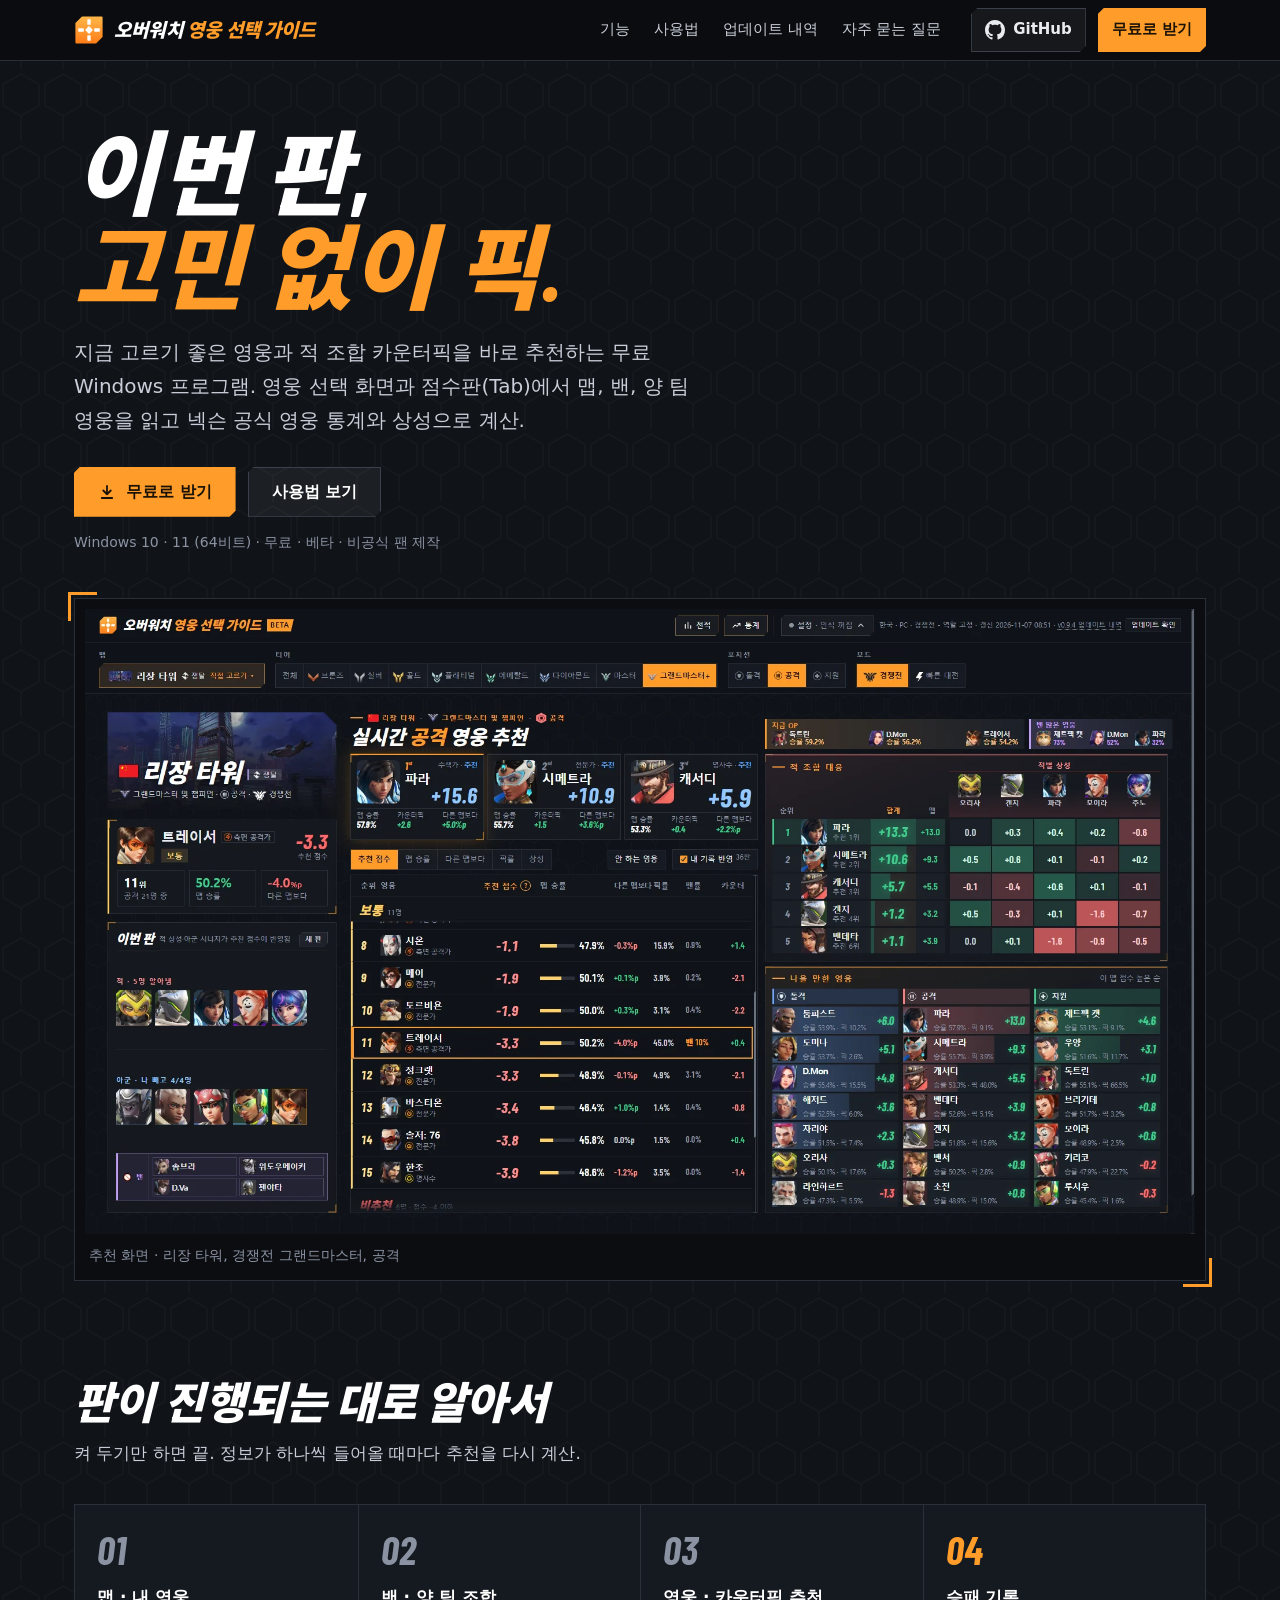
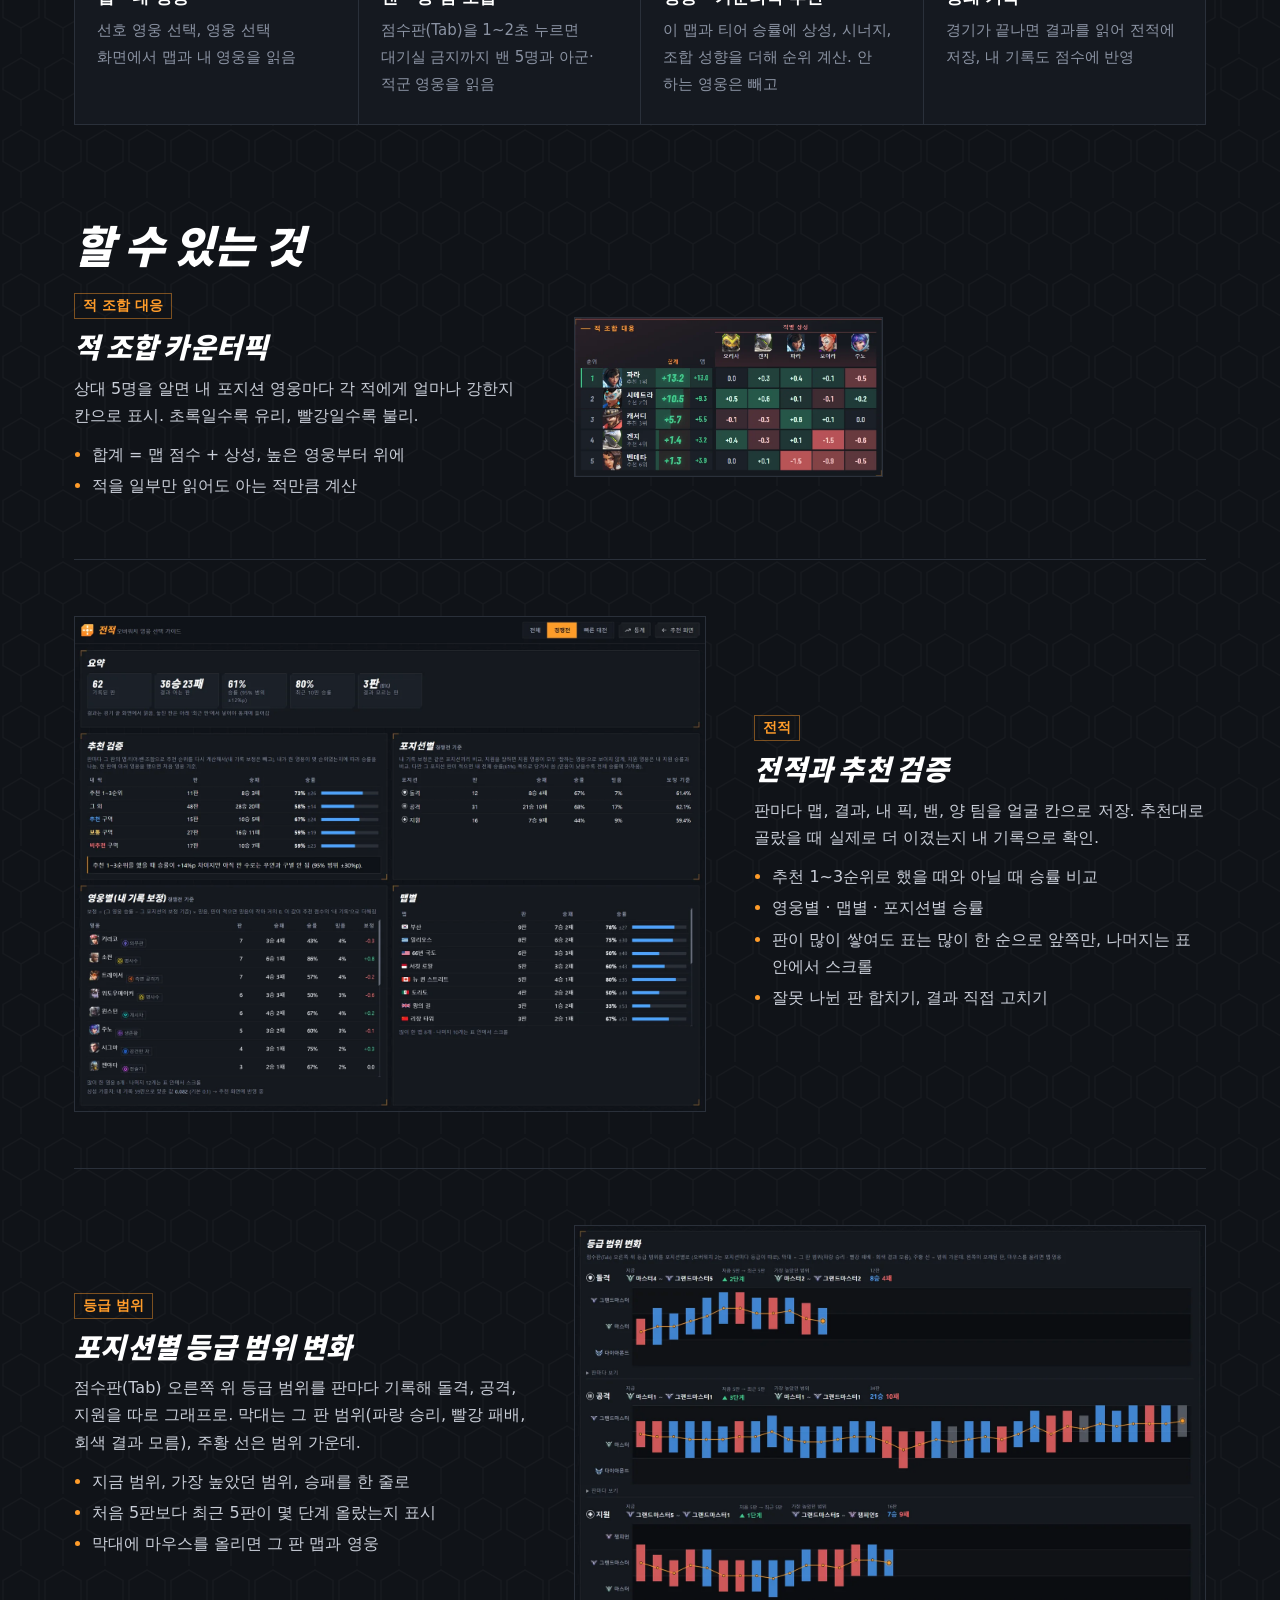
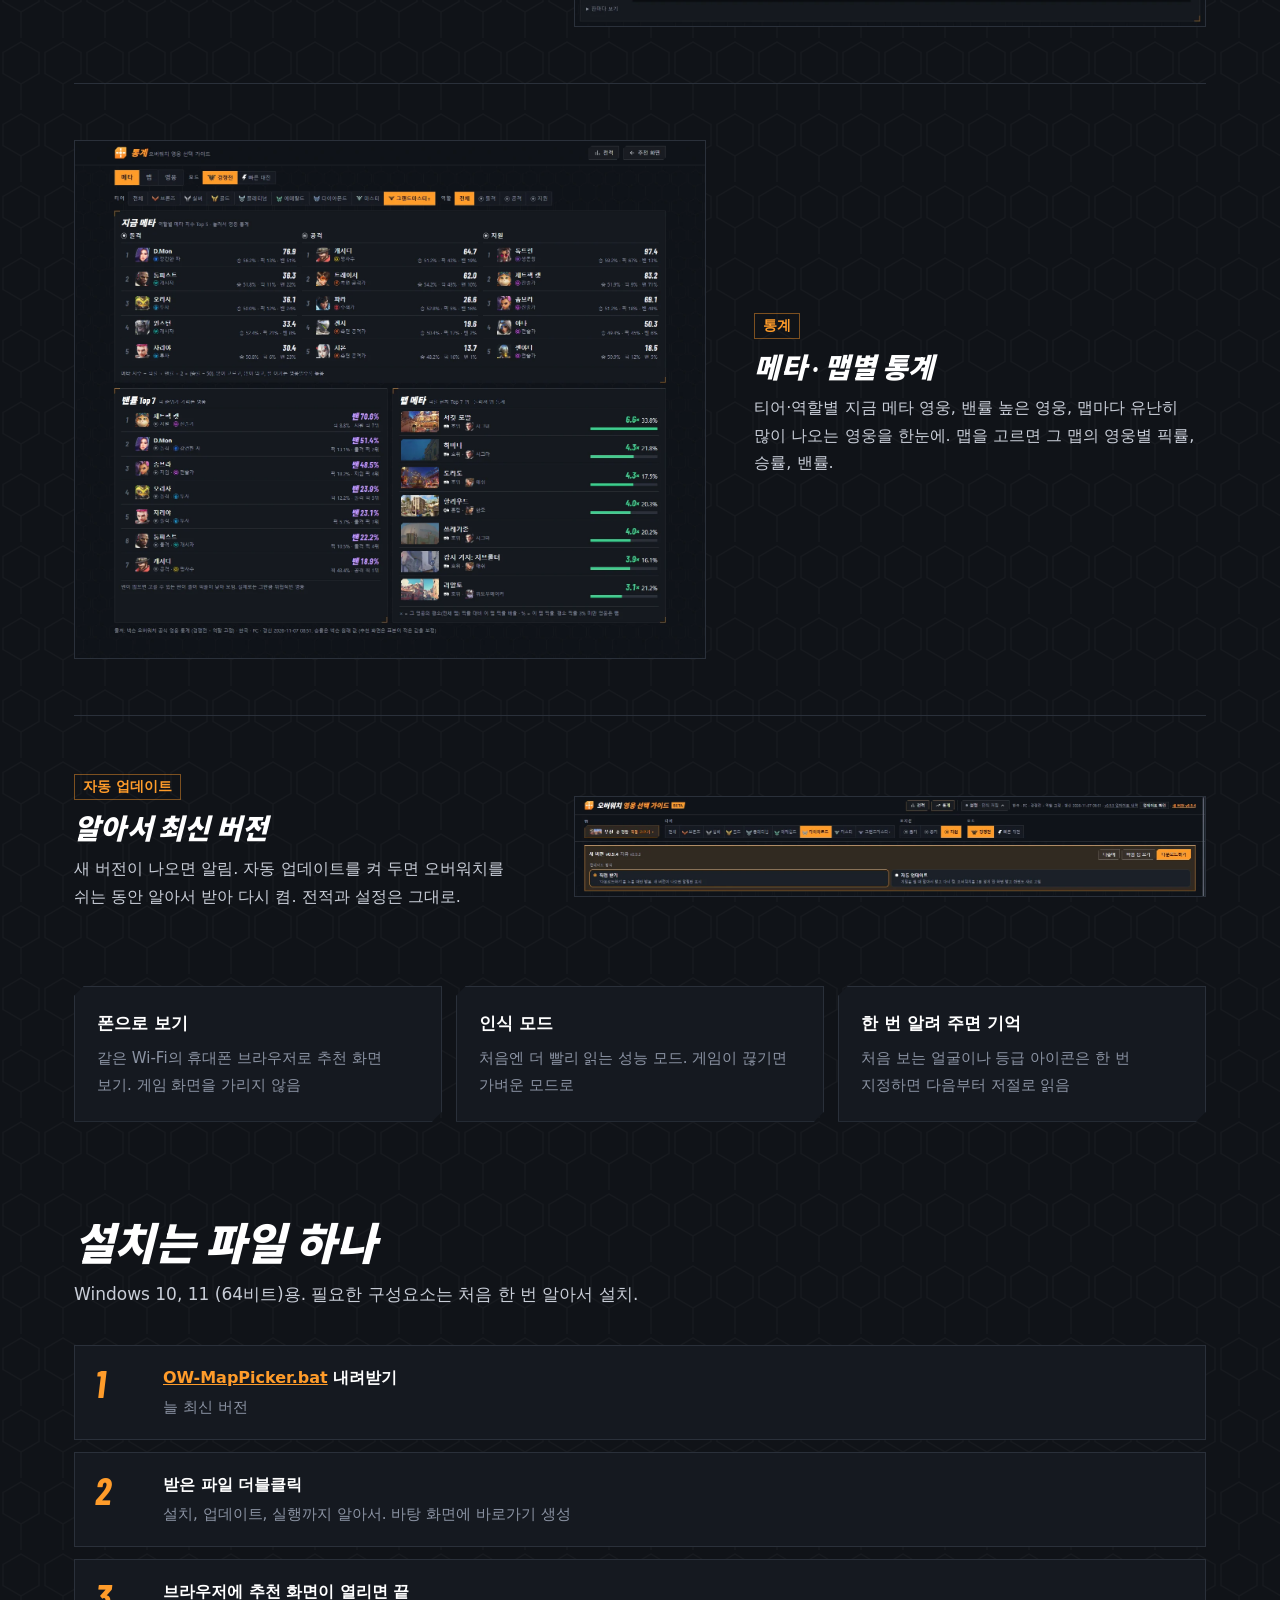
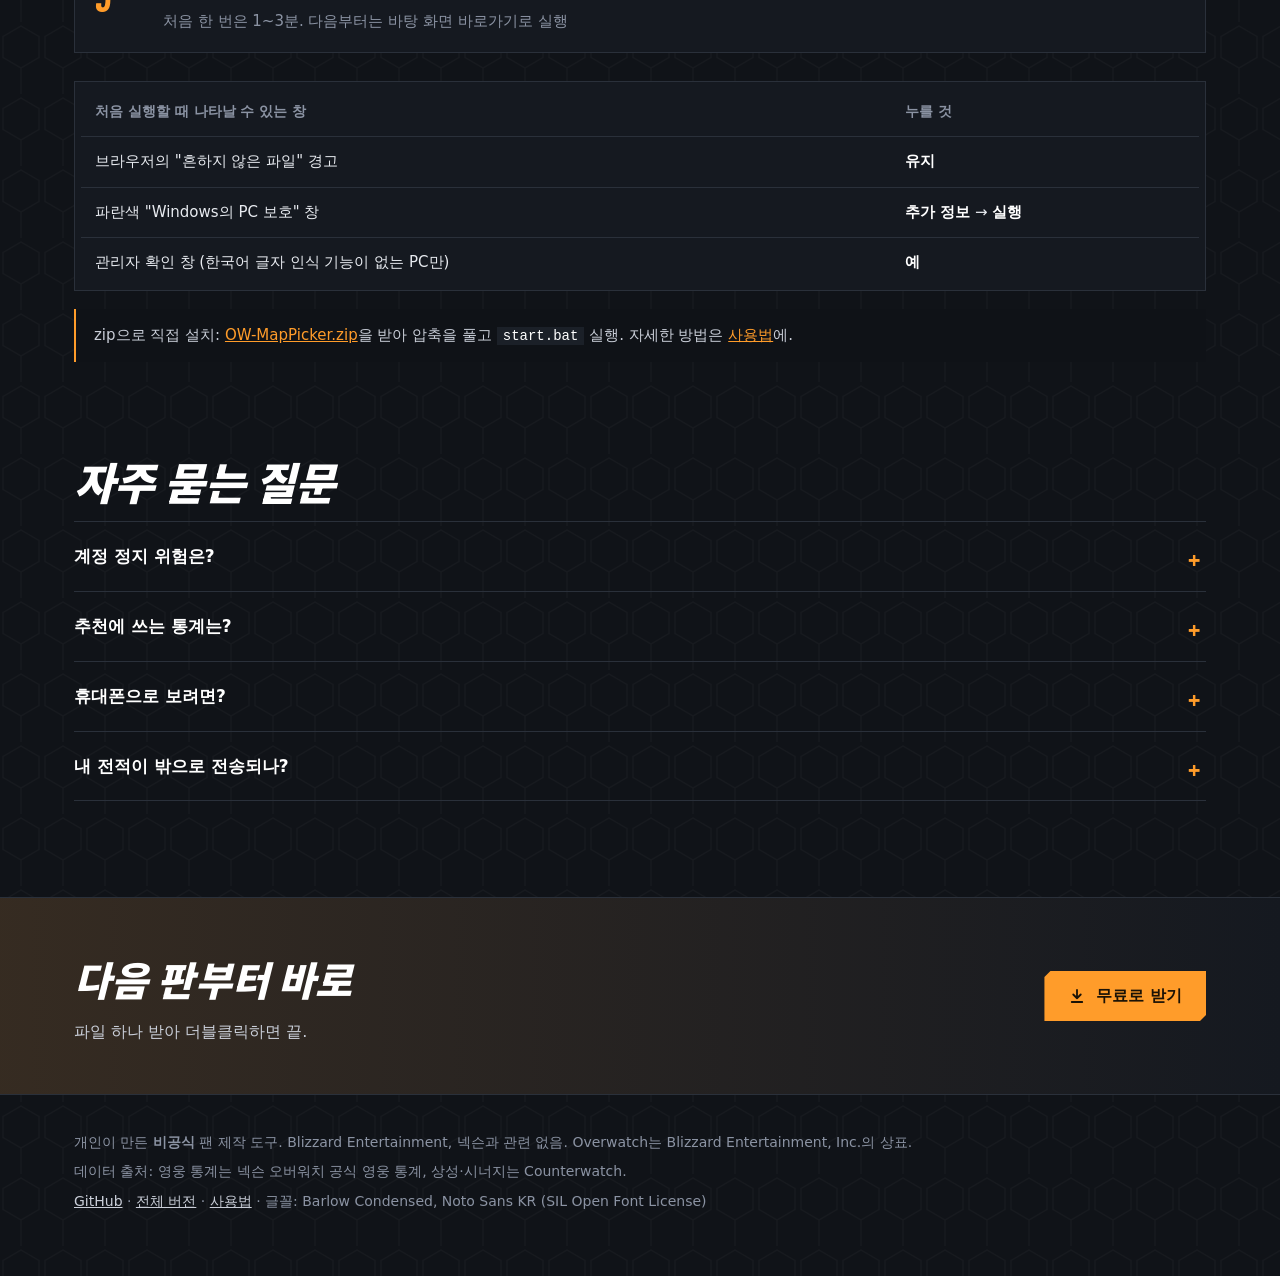
==== docs/index.html @ a4bc4d81 "소개 사이트 업데이트 내역: v0.9.5, 자주 묻는 질문에서 오버레이 문구 뺌 Co-Authored-By: Claude Opus 5.5 <noreply@anthropic.com>" ====
<!doctype html>
<html lang="ko">
<head>
<meta charset="utf-8">
<meta name="google-site-verification" content="iW7dX4CgawFbVuh55kqrlvdH8QZOWC4l0NRZZ0WInyc" />
<meta name="viewport" content="width=device-width, initial-scale=1">
<title>오버워치 영웅 추천 · 카운터픽 도우미 | 오버워치 영웅 선택 가이드</title>
<meta name="description" content="오버워치 맵·밴·양 팀 조합을 화면에서 자동으로 읽고, 넥슨 공식 영웅 통계와 상성으로 지금 고를 영웅과 카운터픽을 추천하는 무료 Windows 프로그램. 전적 기록, 맵별 통계, 폰으로 보기까지.">
<meta name="keywords" content="오버워치 영웅 추천, 오버워치 카운터픽, 오버워치 맵별 영웅, 오버워치 조합, 오버워치 통계, 오버워치 전적">
<link rel="canonical" href="https://no2thingmore.github.io/ow-map-picker-release/">
<meta name="theme-color" content="#101318">
<link rel="icon" href="site/favicon.ico" sizes="any">
<link rel="icon" href="site/icon.svg" type="image/svg+xml">
<meta property="og:type" content="website">
<meta property="og:locale" content="ko_KR">
<meta property="og:site_name" content="오버워치 영웅 선택 가이드">
<meta property="og:title" content="이번 판, 고민 없이 픽. 오버워치 영웅 추천 · 카운터픽 도우미">
<meta property="og:description" content="맵·밴·양 팀 조합을 화면에서 읽고 공식 통계와 상성으로 영웅을 추천하는 무료 Windows 프로그램.">
<meta property="og:url" content="https://no2thingmore.github.io/ow-map-picker-release/">
<meta property="og:image" content="https://no2thingmore.github.io/ow-map-picker-release/og.png">
<meta property="og:image:width" content="1200">
<meta property="og:image:height" content="630">
<meta name="twitter:card" content="summary_large_image">
<link rel="preload" href="site/fonts/ow-site-kr.woff2" as="font" type="font/woff2" crossorigin>
<link rel="stylesheet" href="site/site.css">
<script type="application/ld+json">
{
  "@context": "https://schema.org",
  "@type": "SoftwareApplication",
  "name": "오버워치 영웅 선택 가이드",
  "alternateName": "OW-MapPicker",
  "applicationCategory": "GameApplication",
  "operatingSystem": "Windows 10, Windows 11 (64bit)",
  "inLanguage": "ko",
  "description": "오버워치 맵·밴·양 팀 조합을 화면에서 읽고, 넥슨 공식 영웅 통계와 상성으로 영웅과 카운터픽을 추천하는 비공식 무료 프로그램.",
  "url": "https://no2thingmore.github.io/ow-map-picker-release/",
  "downloadUrl": "https://github.com/no2thingmore/ow-map-picker-release/releases/latest",
  "screenshot": "https://no2thingmore.github.io/ow-map-picker-release/site/img/main.webp",
  "offers": { "@type": "Offer", "price": "0", "priceCurrency": "KRW" }
}
</script>
<script type="application/ld+json">
{
  "@context": "https://schema.org",
  "@type": "FAQPage",
  "mainEntity": [
    { "@type": "Question", "name": "계정 정지 위험은?", "acceptedAnswer": { "@type": "Answer", "text": "게임 파일을 읽거나 고치지 않고, 게임에 아무것도 주입하지 않음. 화면을 캡처해 글자와 그림만 인식. 다만 블리자드가 공식으로 허용한 도구는 아님." } },
    { "@type": "Question", "name": "추천에 쓰는 통계는?", "acceptedAnswer": { "@type": "Answer", "text": "넥슨 오버워치 공식 영웅 통계(한국 · PC)의 맵·티어별 승률과 픽률, Counterwatch의 영웅 상성과 시너지. 경기가 적은 값은 표본 보정." } },
    { "@type": "Question", "name": "휴대폰으로 보려면?", "acceptedAnswer": { "@type": "Answer", "text": "프로그램 화면 위쪽 설정 → 폰으로 켜고, 표시되는 주소를 같은 Wi-Fi의 휴대폰 브라우저에서 열기." } },
    { "@type": "Question", "name": "내 전적이 밖으로 전송되나?", "acceptedAnswer": { "@type": "Answer", "text": "전송하지 않음. 전적과 학습 데이터는 프로그램 폴더 안에만 저장. 인터넷은 통계, 영웅 그림, 새 버전을 받을 때만 사용." } }
  ]
}
</script>
</head>
<body>
<a class="skip" href="#main">본문으로 건너뛰기</a>
<header class="top">
  <div class="wrap">
    <a class="brand disp" href="./"><img src="site/icon.svg" alt="" width="30" height="30"><span>오버워치 <b>영웅 선택 가이드</b></span></a>
    <nav class="nav" aria-label="페이지 안 이동">
      <a href="#features">기능</a><a href="guide.html">사용법</a><a href="releases.html">업데이트 내역</a><a href="#faq">자주 묻는 질문</a>
    </nav>
    <a class="btn ghost gh" href="https://github.com/no2thingmore/ow-map-picker-release" aria-label="GitHub 저장소"><svg viewBox="0 0 16 16" aria-hidden="true"><path d="M8 0C3.58 0 0 3.58 0 8c0 3.54 2.29 6.53 5.47 7.59.4.07.55-.17.55-.38 0-.19-.01-.82-.01-1.49-2.01.37-2.53-.49-2.69-.94-.09-.23-.48-.94-.82-1.13-.28-.15-.68-.52-.01-.53.63-.01 1.08.58 1.23.82.72 1.21 1.87.87 2.33.66.07-.52.28-.87.51-1.07-1.78-.2-3.64-.89-3.64-3.95 0-.87.31-1.59.82-2.15-.08-.2-.36-1.02.08-2.12 0 0 .67-.21 2.2.82.64-.18 1.32-.27 2-.27.68 0 1.36.09 2 .27 1.53-1.04 2.2-.82 2.2-.82.44 1.1.16 1.92.08 2.12.51.56.82 1.27.82 2.15 0 3.07-1.87 3.75-3.65 3.95.29.25.54.73.54 1.48 0 1.07-.01 1.93-.01 2.2 0 .21.15.46.55.38A8.013 8.013 0 0016 8c0-4.42-3.58-8-8-8z"/></svg><span>GitHub</span></a>
    <a class="btn go" href="https://github.com/no2thingmore/ow-map-picker-release/releases/latest/download/OW-MapPicker.bat">무료로 받기</a>
  </div>
</header>

<main id="main">
  <div class="hero">
    <div class="wrap">
      <h1 class="disp">이번 판,<br><span class="hl">고민 없이 픽.</span></h1>
      <p class="lead">지금 고르기 좋은 영웅과 적 조합 카운터픽을 바로 추천하는 무료 Windows 프로그램. 영웅 선택 화면과 점수판(Tab)에서 맵, 밴, 양 팀 영웅을 읽고 넥슨 공식 영웅 통계와 상성으로 계산.</p>
      <div class="acts">
        <a class="btn go" href="https://github.com/no2thingmore/ow-map-picker-release/releases/latest/download/OW-MapPicker.bat"><svg viewBox="0 0 24 24" aria-hidden="true"><path d="M12 4v11M7 10l5 5 5-5M5 20h14"/></svg>무료로 받기</a>
        <a class="btn ghost" href="guide.html">사용법 보기</a>
      </div>
      <p class="meta">Windows 10 · 11 (64비트) · 무료 · 베타 · 비공식 팬 제작</p>
      <figure class="shot">
        <img src="site/img/main.webp" width="1920" height="1080" alt="오버워치 영웅 선택 가이드 추천 화면: 왼쪽 맵과 이번 판, 가운데 1~3순위와 추천 목록, 오른쪽 적 조합 대응" fetchpriority="high">
        <figcaption>추천 화면 · 리장 타워, 경쟁전 그랜드마스터, 공격</figcaption>
      </figure>
    </div>
  </div>

  <section class="sec" aria-labelledby="flow-h">
    <div class="wrap">
      <h2 id="flow-h" class="disp">판이 진행되는 대로 알아서</h2>
      <p class="intro">켜 두기만 하면 끝. 정보가 하나씩 들어올 때마다 추천을 다시 계산.</p>
      <ol class="flow">
        <li><b>맵 · 내 영웅</b><span>선호 영웅 선택, 영웅 선택 화면에서 맵과 내 영웅을 읽음</span></li>
        <li><b>밴 · 양 팀 조합</b><span>점수판(Tab)을 1~2초 누르면 대기실 금지까지 밴 5명과 아군·적군 영웅을 읽음</span></li>
        <li><b>영웅 · 카운터픽 추천</b><span>이 맵과 티어 승률에 상성, 시너지, 조합 성향을 더해 순위 계산. 안 하는 영웅은 빼고</span></li>
        <li><b>승패 기록</b><span>경기가 끝나면 결과를 읽어 전적에 저장, 내 기록도 점수에 반영</span></li>
      </ol>
    </div>
  </section>

  <section class="sec" id="features" aria-labelledby="feat-h">
    <div class="wrap">
      <h2 id="feat-h" class="disp">할 수 있는 것</h2>

      <div class="feat">
        <div class="txt">
          <span class="tag">적 조합 대응</span>
          <h3 class="disp">적 조합 카운터픽</h3>
          <p>상대 5명을 알면 내 포지션 영웅마다 각 적에게 얼마나 강한지 칸으로 표시. 초록일수록 유리, 빨강일수록 불리.</p>
          <ul>
            <li>합계 = 맵 점수 + 상성, 높은 영웅부터 위에</li>
            <li>적을 일부만 읽어도 아는 적만큼 계산</li>
          </ul>
        </div>
        <div class="pics two">
          <figure class="pic"><img src="site/img/counter.webp" width="871" height="449" alt="적 조합 대응 표: 내 지원 영웅별 합계, 맵 점수, 적 5명과의 상성" loading="lazy"></figure>
          
        </div>
      </div>

      <div class="feat flip">
        <div class="txt">
          <span class="tag">전적</span>
          <h3 class="disp">전적과 추천 검증</h3>
          <p>판마다 맵, 결과, 내 픽, 밴, 양 팀을 얼굴 칸으로 저장. 추천대로 골랐을 때 실제로 더 이겼는지 내 기록으로 확인.</p>
          <ul>
            <li>추천 1~3순위로 했을 때와 아닐 때 승률 비교</li>
            <li>영웅별 · 맵별 · 포지션별 승률</li>
            <li>판이 많이 쌓여도 표는 많이 한 순으로 앞쪽만, 나머지는 표 안에서 스크롤</li>
            <li>잘못 나뉜 판 합치기, 결과 직접 고치기</li>
          </ul>
        </div>
        <div class="pics"><figure class="pic"><img src="site/img/history.webp" width="1600" height="1254" alt="전적 화면: 요약, 추천 검증, 포지션별 승률, 영웅별·맵별 표(많이 한 8개만 보이고 나머지는 표 안에서 스크롤)" loading="lazy"></figure></div>
      </div>

      <div class="feat">
        <div class="txt">
          <span class="tag">등급 범위</span>
          <h3 class="disp">포지션별 등급 범위 변화</h3>
          <p>점수판(Tab) 오른쪽 위 등급 범위를 판마다 기록해 돌격, 공격, 지원을 따로 그래프로. 막대는 그 판 범위(파랑 승리, 빨강 패배, 회색 결과 모름), 주황 선은 범위 가운데.</p>
          <ul>
            <li>지금 범위, 가장 높았던 범위, 승패를 한 줄로</li>
            <li>처음 5판보다 최근 5판이 몇 단계 올랐는지 표시</li>
            <li>막대에 마우스를 올리면 그 판 맵과 영웅</li>
          </ul>
        </div>
        <div class="pics"><figure class="pic"><img src="site/img/rank.webp" width="1600" height="1014" alt="등급 범위 변화: 돌격·공격·지원마다 지금 범위, 처음 5판 대비 최근 5판 변화, 가장 높았던 범위, 승패와 판마다 범위 막대 그래프" loading="lazy"></figure></div>
      </div>

      <div class="feat flip">
        <div class="txt">
          <span class="tag">통계</span>
          <h3 class="disp">메타 · 맵별 통계</h3>
          <p>티어·역할별 지금 메타 영웅, 밴률 높은 영웅, 맵마다 유난히 많이 나오는 영웅을 한눈에. 맵을 고르면 그 맵의 영웅별 픽률, 승률, 밴률.</p>
        </div>
        <div class="pics"><figure class="pic"><img src="site/img/stats.webp" width="1600" height="1313" alt="통계 화면: 그랜드마스터 경쟁전 역할별 메타 지수 Top 5, 밴률 Top 4, 맵 메타" loading="lazy"></figure></div>
      </div>

      <div class="feat">
        <div class="txt">
          <span class="tag">자동 업데이트</span>
          <h3 class="disp">알아서 최신 버전</h3>
          <p>새 버전이 나오면 알림. 자동 업데이트를 켜 두면 오버워치를 쉬는 동안 알아서 받아 다시 켬. 전적과 설정은 그대로.</p>
        </div>
        <div class="pics"><figure class="pic"><img src="site/img/update.webp" width="1600" height="251" alt="새 버전 알림: 새 버전 v0.9.4, 나중에·바뀐 점 보기·다운로드하기 단추와 업데이트 방식(직접 받기, 자동 업데이트)" loading="lazy"></figure></div>
      </div>

      <div class="minis">
        <div class="mini"><b>폰으로 보기</b><span>같은 Wi-Fi의 휴대폰 브라우저로 추천 화면 보기. 게임 화면을 가리지 않음</span></div>
        <div class="mini"><b>인식 모드</b><span>처음엔 더 빨리 읽는 성능 모드. 게임이 끊기면 가벼운 모드로</span></div>
        <div class="mini"><b>한 번 알려 주면 기억</b><span>처음 보는 얼굴이나 등급 아이콘은 한 번 지정하면 다음부터 저절로 읽음</span></div>
      </div>
    </div>
  </section>

  <section class="sec" id="install" aria-labelledby="install-h">
    <div class="wrap">
      <h2 id="install-h" class="disp">설치는 파일 하나</h2>
      <p class="intro">Windows 10, 11 (64비트)용. 필요한 구성요소는 처음 한 번 알아서 설치.</p>
      <ol class="steps">
        <li><b><a href="https://github.com/no2thingmore/ow-map-picker-release/releases/latest/download/OW-MapPicker.bat">OW-MapPicker.bat</a> 내려받기</b><span>늘 최신 버전</span></li>
        <li><b>받은 파일 더블클릭</b><span>설치, 업데이트, 실행까지 알아서. 바탕 화면에 바로가기 생성</span></li>
        <li><b>브라우저에 추천 화면이 열리면 끝</b><span>처음 한 번은 1~3분. 다음부터는 바탕 화면 바로가기로 실행</span></li>
      </ol>
      <div class="box">
        <table>
          <thead><tr><th>처음 실행할 때 나타날 수 있는 창</th><th>누를 것</th></tr></thead>
          <tbody>
            <tr><td>브라우저의 "흔하지 않은 파일" 경고</td><td><b>유지</b></td></tr>
            <tr><td>파란색 "Windows의 PC 보호" 창</td><td><b>추가 정보</b> → <b>실행</b></td></tr>
            <tr><td>관리자 확인 창 (한국어 글자 인식 기능이 없는 PC만)</td><td><b>예</b></td></tr>
          </tbody>
        </table>
      </div>
      <p class="note">zip으로 직접 설치: <a href="https://github.com/no2thingmore/ow-map-picker-release/releases/latest/download/OW-MapPicker.zip">OW-MapPicker.zip</a>을 받아 압축을 풀고 <code>start.bat</code> 실행. 자세한 방법은 <a href="guide.html#install">사용법</a>에.</p>
    </div>
  </section>

  <section class="sec" id="faq" aria-labelledby="faq-h">
    <div class="wrap">
      <h2 id="faq-h" class="disp">자주 묻는 질문</h2>
      <div class="faq">
        <details><summary>계정 정지 위험은?</summary><p>게임 파일을 읽거나 고치지 않고, 게임에 아무것도 주입하지 않음. 화면을 캡처해 글자와 그림만 인식. 다만 블리자드가 공식으로 허용한 도구는 아님.</p></details>
        <details><summary>추천에 쓰는 통계는?</summary><p>넥슨 오버워치 공식 영웅 통계(한국 · PC)의 맵·티어별 승률과 픽률, Counterwatch의 영웅 상성과 시너지. 경기가 적은 값은 표본 보정. 계산 방법은 프로그램 목록 머리줄 '추천 점수' 옆 '?'에서 확인.</p></details>
        <details><summary>휴대폰으로 보려면?</summary><p>프로그램 화면 위쪽 <b>설정</b> → <b>폰</b>으로 켜고, 표시되는 주소를 같은 Wi-Fi의 휴대폰 브라우저에서 열기.</p></details>
        <details><summary>내 전적이 밖으로 전송되나?</summary><p>전송하지 않음. 전적과 학습 데이터는 프로그램 폴더 안에만 저장. 인터넷은 통계, 영웅 그림, 새 버전을 받을 때만 사용.</p></details>
      </div>
    </div>
  </section>

  <div class="cta">
    <div class="wrap">
      <div><h2 class="disp">다음 판부터 바로</h2><p>파일 하나 받아 더블클릭하면 끝.</p></div>
      <a class="btn go" href="https://github.com/no2thingmore/ow-map-picker-release/releases/latest/download/OW-MapPicker.bat"><svg viewBox="0 0 24 24" aria-hidden="true"><path d="M12 4v11M7 10l5 5 5-5M5 20h14"/></svg>무료로 받기</a>
    </div>
  </div>
</main>

<footer class="foot">
  <div class="wrap">
    <p>개인이 만든 <b>비공식</b> 팬 제작 도구. Blizzard Entertainment, 넥슨과 관련 없음. Overwatch는 Blizzard Entertainment, Inc.의 상표.</p>
    <p>데이터 출처: 영웅 통계는 넥슨 오버워치 공식 영웅 통계, 상성·시너지는 Counterwatch.</p>
    <p><a href="https://github.com/no2thingmore/ow-map-picker-release">GitHub</a> · <a href="https://github.com/no2thingmore/ow-map-picker-release/releases">전체 버전</a> · <a href="guide.html">사용법</a> · 글꼴: Barlow Condensed, Noto Sans KR (SIL Open Font License)</p>
  </div>
</footer>
</body>
</html>
---- docs/site/site.css ----
/* 소개 페이지 (GitHub Pages). 프로그램 화면과 같은 HUD 모양: 남색 바탕 + 옅은 육각 무늬, 주황 한 가지 강조, 깎인 모서리, L자 꺾쇠 */
@font-face { font-family: "OW Num"; src: url("fonts/ow-num.woff2") format("woff2"); font-weight: 600; font-style: normal; font-display: swap; }
@font-face { font-family: "OW Num"; src: url("fonts/ow-num-i.woff2") format("woff2"); font-weight: 600; font-style: italic; font-display: swap; }
@font-face { font-family: "OW Num"; src: url("fonts/ow-num-bi.woff2") format("woff2"); font-weight: 700 900; font-style: italic; font-display: swap; }
@font-face { font-family: "OW Site KR"; src: url("fonts/ow-site-kr.woff2") format("woff2"); font-weight: 900; font-display: swap; }

:root {
  --bg: #101318; --bg-deep: #0b0d11; --panel: #151920; --panel-2: #1b2028; --line: #2a303a; --line-2: #3a414d;
  --text: #e8ebf0; --text-2: #c9ced8; --muted: #8b93a3; --dim: #5c6472;
  --accent: #ff9c2a; --accent-hi: #ffb257; --accent-ink: #1a1206; --well: #0f1217; --top-bg: rgb(10 12 16 / .92); --rec: #4da3ff; --bad: #ff6b6b; --good: #3ecf8e;
  --font-body: "Pretendard", "Apple SD Gothic Neo", "Malgun Gothic", system-ui, sans-serif;
  --font-disp: "OW Num", "OW Site KR", "Malgun Gothic", var(--font-body);
  --cut: polygon(10px 0, 100% 0, 100% calc(100% - 10px), calc(100% - 10px) 100%, 0 100%, 0 10px);
  --cut-sm: polygon(6px 0, 100% 0, 100% calc(100% - 6px), calc(100% - 6px) 100%, 0 100%, 0 6px);
  --w: 1180px;
  --white: #fff; --ghost: rgb(255 255 255 / .05);
}
* { box-sizing: border-box; }
html {
  background-color: var(--bg);
  background-image: url("data:image/svg+xml,%3Csvg xmlns='http://www.w3.org/2000/svg' width='42' height='72' viewBox='0 0 42 72'%3E%3Cpath d='M21 2l18 10.5v21L21 44 3 33.5v-21z M21 44v26' fill='none' stroke='%23ffffff' stroke-opacity='.03' stroke-width='1.2'/%3E%3C/svg%3E");
  scroll-behavior: smooth; scroll-padding-top: 76px;
}
@media (prefers-reduced-motion: reduce) { html { scroll-behavior: auto; } }
body { margin: 0; background: none; color: var(--text); font-family: var(--font-body); font-size: 16px; line-height: 1.7;
  -webkit-font-smoothing: antialiased; word-break: keep-all; overflow-wrap: anywhere; }
img { max-width: 100%; height: auto; display: block; }
a { color: var(--accent); }
a:focus-visible, button:focus-visible, summary:focus-visible { outline: 2px solid var(--accent); outline-offset: 3px; }
/* 깎인 모서리(clip-path) 단추는 바깥 윤곽선이 잘려 안 보임 → 포커스일 때만 깎기를 풀어 직사각형 윤곽선 */
.btn:focus-visible { clip-path: none; }
@media (forced-colors: active) { .btn, .mini { clip-path: none; border: 1px solid ButtonText; } :focus-visible { outline-color: Highlight; } }
.wrap { max-width: var(--w); margin: 0 auto; padding: 0 24px; }
.disp { font-family: var(--font-disp); font-style: italic; font-weight: 900; letter-spacing: .01em; }
.skip { position: absolute; left: -9999px; } .skip:focus { left: 16px; top: 8px; z-index: 50; background: var(--accent); color: var(--accent-ink); min-height: 44px; display: inline-flex; align-items: center; padding: 0 14px; }

/* ---- 머리 줄 ---- */
.top { position: sticky; top: 0; z-index: 20; background: var(--top-bg); backdrop-filter: blur(8px); border-bottom: 1px solid var(--line); container-type: inline-size; }  /* 아래 @container: 스크롤바 뺀 실제 폭으로 이름 글자 조절 */
.top .wrap { display: flex; align-items: center; gap: 20px; min-height: 60px; }
.brand { display: inline-flex; align-items: center; min-height: 44px; gap: 10px; color: var(--white); text-decoration: none; font-size: 19px; white-space: nowrap; }
.brand img { width: 30px; height: 30px; }
.brand b { color: var(--accent); font-weight: inherit; }
.nav { display: flex; gap: 4px; margin-left: auto; }
.nav a { color: var(--text-2); text-decoration: none; font-size: 15px; padding: 0 10px; min-height: 44px; display: inline-flex; align-items: center; }
.nav a:hover, .nav a[aria-current="page"] { color: var(--white); }
.nav a[aria-current="page"] { box-shadow: inset 0 -2px 0 var(--accent); }

/* ---- 단추 ---- */
.btn { display: inline-flex; align-items: center; gap: 10px; min-height: 50px; padding: 0 24px; font-weight: 800; font-size: 16px; text-decoration: none;
  clip-path: var(--cut-sm); border: 0; cursor: pointer; }
.btn.go { background: var(--accent); color: var(--accent-ink); }
.btn.go:hover { background: var(--accent-hi); }
.btn.ghost { background: var(--ghost); color: var(--white); box-shadow: inset 0 0 0 1px var(--line-2); }
.btn.ghost:hover { box-shadow: inset 0 0 0 1px var(--accent); }
.btn svg { width: 18px; height: 18px; fill: none; stroke: currentColor; stroke-width: 2.4; stroke-linecap: round; stroke-linejoin: round; }
.top .btn { min-height: 44px; padding: 0 14px; font-size: 15px; }
/* GitHub 단추: 상단 줄 '무료로 받기' 왼쪽, 흰 테두리 대신 고양이 마크 + 글자. 좁은 화면은 마크만 */
.top .gh { margin-right: -8px; gap: 8px; color: var(--text); }
.top .gh:hover { color: var(--white); }
.btn.gh svg { width: 20px; height: 20px; fill: currentColor; stroke: none; }

/* ---- 첫 화면 ---- */
.hero { padding: 64px 0 0; }
.hero h1 { margin: 0; font-size: clamp(44px, 7.4vw, 92px); line-height: 1.02; color: var(--white); }
.hero h1 .hl { color: var(--accent); }
.hero .lead { max-width: 640px; margin: 22px 0 0; font-size: clamp(17px, 2vw, 20px); color: var(--text-2); }
.hero .acts { display: flex; flex-wrap: wrap; gap: 12px; margin-top: 30px; }
.hero .meta { margin: 14px 0 0; font-size: 14px; color: var(--muted); }
.shot { position: relative; margin: 44px 0 0; background: var(--bg-deep); border: 1px solid var(--line); padding: 10px; }
.shot::before, .shot::after { content: ""; position: absolute; width: 26px; height: 26px; pointer-events: none; }
.shot::before { top: -7px; left: -7px; border-top: 3px solid var(--accent); border-left: 3px solid var(--accent); }
.shot::after { bottom: -7px; right: -7px; border-bottom: 3px solid var(--accent); border-right: 3px solid var(--accent); }
.shot figcaption { font-size: 14px; color: var(--muted); padding: 10px 4px 2px; }

/* ---- 구역 ---- */
section.sec { padding: 96px 0 0; }
.sec > .wrap > h2, .sec h2 { margin: 0 0 12px; font-size: clamp(30px, 4vw, 44px); line-height: 1.15; color: var(--white); }
.sec .intro { max-width: 680px; margin: 0 0 36px; color: var(--text-2); font-size: 17px; }

/* 판 흐름: 실제 순서라 번호 */
.flow { list-style: none; margin: 0; padding: 0; display: grid; grid-template-columns: repeat(4, minmax(0, 1fr)); gap: 0; border: 1px solid var(--line); background: var(--panel); counter-reset: f; }
.flow li { padding: 24px 22px 26px; counter-increment: f; position: relative; }
.flow li + li { border-left: 1px solid var(--line); }
.flow li::before { content: counter(f, decimal-leading-zero); display: block; font-family: var(--font-disp); font-style: italic; font-weight: 900; font-size: 40px; line-height: 1; color: var(--muted); margin-bottom: 14px; }
.flow li:last-child::before { color: var(--accent); }
.flow b { display: block; color: var(--white); font-size: 17px; margin-bottom: 4px; }
.flow span { color: var(--muted); font-size: 15px; line-height: 1.6; }

/* 기능: 글 + 사진 (번갈아 좌우) */
.feat { display: grid; grid-template-columns: minmax(0, 5fr) minmax(0, 7fr); gap: 48px; align-items: center; padding: 56px 0; border-top: 1px solid var(--line); }
.feat:first-of-type { border-top: 0; padding-top: 8px; }
.feat.flip { grid-template-columns: minmax(0, 7fr) minmax(0, 5fr); }
.feat.flip .txt { order: 2; }
.feat h3 { margin: 0 0 10px; font-size: 28px; line-height: 1.2; color: var(--white); }
.feat p { margin: 0 0 12px; color: var(--text-2); }
.feat ul { margin: 0; padding-left: 18px; color: var(--text-2); }
.feat li { margin: 4px 0; }
.feat li::marker { color: var(--accent); }
.pics { display: grid; gap: 14px; }
.pics.two { grid-template-columns: repeat(2, minmax(0, 1fr)); align-items: start; }
.pic { margin: 0; border: 1px solid var(--line); background: var(--bg-deep); }
.pic.small { max-width: 420px; justify-self: center; }
.tag { display: inline-block; font-size: 14px; font-weight: 700; color: var(--accent); border: 1px solid color-mix(in srgb, var(--accent) 45%, transparent); padding: 0 8px; margin-bottom: 12px; }

/* 작은 기능 3개 */
.minis { display: grid; grid-template-columns: repeat(3, minmax(0, 1fr)); gap: 14px; margin-top: 8px; }
.mini { background: var(--panel); border: 1px solid var(--line); padding: 22px; clip-path: var(--cut); }
.mini b { display: block; color: var(--white); font-size: 17px; margin-bottom: 6px; }
.mini span { color: var(--muted); font-size: 15px; }

/* 설치 */
.steps { list-style: none; margin: 0 0 28px; padding: 0; display: grid; gap: 12px; counter-reset: s; }
.steps li { counter-increment: s; display: grid; grid-template-columns: 52px minmax(0, 1fr); gap: 4px 16px; background: var(--panel); border: 1px solid var(--line); padding: 18px 20px; }
.steps li::before { content: counter(s); grid-row: 1 / span 2; font-family: var(--font-disp); font-style: italic; font-weight: 900; font-size: 38px; line-height: 1; color: var(--accent); }
.steps b { color: var(--white); }
.steps span { color: var(--muted); font-size: 15px; }
table { width: 100%; border-collapse: collapse; font-size: 15px; font-variant-numeric: tabular-nums; }
th, td { text-align: left; padding: 12px 14px; border-top: 1px solid var(--line); vertical-align: top; }
th { color: var(--muted); font-weight: 600; font-size: 14px; border-top: 0; }
td b { color: var(--white); }
.box { background: var(--panel); border: 1px solid var(--line); padding: 6px 6px 2px; }
.note { margin: 18px 0 0; padding: 14px 18px; background: var(--well); border-left: 2px solid var(--accent); color: var(--text-2); font-size: 15px; }

/* 자주 묻는 질문 */
.faq { border-top: 1px solid var(--line); }
.faq details { border-bottom: 1px solid var(--line); }
.faq summary { cursor: pointer; list-style: none; padding: 20px 40px 20px 0; position: relative; color: var(--white); font-weight: 700; font-size: 17px; }
.faq summary::-webkit-details-marker { display: none; }
.faq summary::after { content: "+"; position: absolute; right: 6px; top: 14px; font-family: var(--font-disp); font-size: 28px; color: var(--accent); }
.faq details[open] summary::after { content: "−"; }
.faq details p { margin: -6px 0 20px; color: var(--text-2); max-width: 760px; }

/* 마지막 받기 띠 */
.cta { margin: 96px 0 0; padding: 48px 0; background: linear-gradient(90deg, color-mix(in srgb, var(--accent) 14%, var(--panel)), var(--panel)); border-top: 1px solid var(--line); border-bottom: 1px solid var(--line); }
.cta .wrap { display: flex; align-items: center; justify-content: space-between; gap: 24px; flex-wrap: wrap; }
.cta h2 { margin: 0; font-size: clamp(28px, 3.6vw, 40px); color: var(--white); }
.cta p { margin: 4px 0 0; color: var(--text-2); }

/* 아래 줄 */
.foot { padding: 36px 0 56px; color: var(--muted); font-size: 14px; line-height: 1.7; }
.foot p { margin: 0 0 6px; max-width: 860px; }
.foot a { color: var(--text-2); }

/* 사용법 페이지 */
.doc { padding: 56px 0 0; }
.doc h1 { margin: 0 0 12px; font-size: clamp(38px, 5.6vw, 64px); line-height: 1.08; color: var(--white); }
.doc .lead { max-width: 680px; color: var(--text-2); font-size: 18px; margin: 0; }
.doc .toc { display: flex; flex-wrap: wrap; gap: 8px; margin: 26px 0 0; padding: 0; list-style: none; }
.doc .toc li { margin: 0; }
.toc a { display: inline-flex; align-items: center; min-height: 44px; padding: 0 14px; border: 1px solid var(--line-2); color: var(--text-2); text-decoration: none; font-size: 15px; }
.toc a:hover { border-color: var(--accent); color: var(--white); }
.doc section { padding: 64px 0 0; }
.doc h2 { margin: 0 0 16px; font-size: clamp(28px, 3.4vw, 38px); color: var(--white); }
.doc h3 { margin: 28px 0 8px; font-size: 19px; color: var(--white); }
.doc p, .doc li { color: var(--text-2); max-width: 780px; }
.doc ol, .doc ul { padding-left: 22px; }
.doc li { margin: 6px 0; }
.doc li::marker { color: var(--accent); font-weight: 700; }
kbd { font-family: var(--font-body); font-size: 14px; border: 1px solid var(--line-2); border-bottom-width: 2px; padding: 1px 7px; background: var(--panel-2); color: var(--white); }
code { font-size: 14px; background: var(--panel-2); padding: 1px 6px; color: var(--white); }
.split { display: grid; grid-template-columns: minmax(0, 1fr) minmax(0, 1fr); gap: 32px; align-items: start; }

/* ---- 좁은 화면 ---- */
@media (max-width: 960px) {
  .feat, .feat.flip { grid-template-columns: minmax(0, 1fr); gap: 24px; padding: 44px 0; }
  .feat.flip .txt { order: 0; }
  .flow { grid-template-columns: repeat(2, minmax(0, 1fr)); }
  .flow li:nth-child(3) { border-left: 0; }
  .flow li:nth-child(n+3) { border-top: 1px solid var(--line); }
  .minis { grid-template-columns: minmax(0, 1fr); }
  .split { grid-template-columns: minmax(0, 1fr); }
}
/* 상단 줄: 글자가 두 줄로 꺾이지 않게. 좁아지면 GitHub는 마크만 → 메뉴 숨김 → (아주 좁으면) 이름 글자 숨김 */
.top .btn, .nav a { white-space: nowrap; flex-shrink: 0; }
@media (max-width: 1100px) {
  .top .gh { width: 44px; padding: 0; margin-right: -8px; justify-content: center; }
  .top .gh span { position: absolute; width: 1px; height: 1px; overflow: hidden; clip-path: inset(50%); white-space: nowrap; }
}
@media (max-width: 900px) {
  .nav { display: none; }
  .top .btn { margin-left: auto; min-height: 44px; }
  .top .gh + .btn { margin-left: 0; }
  .top .wrap { gap: 8px; }
  .top .gh { margin-right: 0; }
}
@container (max-width: 349px) { .brand span { position: absolute; width: 1px; height: 1px; overflow: hidden; clip-path: inset(50%); white-space: nowrap; } }
@media (max-width: 720px) {
  .wrap { padding: 0 16px; }
  .top .btn { padding: 0 12px; }
  .top .gh { padding: 0; }
  .brand { min-height: 44px; }  /* 폰: 누를 곳 44px 안팎 */
  .hero { padding-top: 40px; }
  .shot { padding: 6px; margin-top: 32px; }
  section.sec { padding-top: 72px; }
  .flow { grid-template-columns: minmax(0, 1fr); }
  .flow li + li { border-left: 0; border-top: 1px solid var(--line); }
  .pics.two { grid-template-columns: minmax(0, 1fr); }
  th, td { padding: 10px 8px; }
  .btn { min-height: 48px; padding: 0 18px; }
}
/* 좁은 폭: 이름 글자를 상단 줄 실제 폭(스크롤바 뺀 폭)에 맞춰 줄임. 이름 글자 폭 ≈ 글자 크기 × 9.4(Firefox 기울임 포함), 나머지(여백·마크·단추) ≈ 250px */
@media (max-width: 440px) { .brand span { font-size: clamp(12px, calc((100cqw - 250px) / 9.4), 16px); } .top .btn { padding: 0 10px; } .top .gh { padding: 0; } }

/* 사용법: 처음 3단계 (실제 순서라 번호) · 펼쳐 보는 세부 */
.doc .quick { list-style: none; margin: 28px 0 0; padding: 0; display: grid; grid-template-columns: repeat(3, minmax(0, 1fr)); border: 1px solid var(--line); background: var(--panel); counter-reset: q; }
.doc .quick li { margin: 0; padding: 22px 22px 24px; counter-increment: q; max-width: none; }
.doc .quick li + li { border-left: 1px solid var(--line); }
.doc .quick li::before { content: counter(q); display: block; font-family: var(--font-disp); font-style: italic; font-weight: 900; font-size: 40px; line-height: 1; color: var(--accent); margin-bottom: 12px; }
.doc .quick b { display: block; color: var(--white); font-size: 18px; margin-bottom: 6px; }
.doc .quick span { display: block; color: var(--text-2); font-size: 15.5px; line-height: 1.65; }
.doc details.more { margin: 16px 0 0; border: 1px solid var(--line); background: var(--panel); }
.doc details.more summary { cursor: pointer; list-style: none; position: relative; min-height: 48px; display: flex; align-items: center; padding: 0 48px 0 16px; color: var(--white); font-weight: 700; }
.doc details.more summary::-webkit-details-marker { display: none; }
/* 펼칠 수 있다는 표시: 닫힘 +, 열림 − (색만이 아니라 모양으로) */
.doc details.more summary::after { content: "+"; position: absolute; right: 16px; top: 50%; transform: translateY(-52%); font-family: var(--font-disp); font-size: 26px; color: var(--accent); }
.doc details.more[open] summary::after { content: "−"; }
.doc details.more[open] summary { border-bottom: 1px solid var(--line); }
.doc details.more > ol, .doc details.more > ul { margin: 14px 0 16px; padding-right: 16px; }
.doc .box + h3, .doc .shot + .box { margin-top: 18px; }
@media (max-width: 960px) {
  .doc .quick { grid-template-columns: minmax(0, 1fr); }
  .doc .quick li + li { border-left: 0; border-top: 1px solid var(--line); }
}

/* 업데이트 내역 (2026-11-08 사용자 요청: 프로그램 안 '업데이트 내역' 화면과 같은 모양, 업데이트 방식 칸은 뺌)
   왼쪽 버전 목록(따라 내려옴) + 오른쪽 마름모 시간줄. 900px 아래는 버전 목록이 위쪽 가로 스크롤 줄. 사진은 누르면 크게 */
.chg { padding: 40px 0 0; }
.chg .wrap { max-width: 1288px; }
.chg-head { display: flex; align-items: baseline; justify-content: space-between; gap: 8px 16px; flex-wrap: wrap; padding-bottom: 14px; border-bottom: 1px solid var(--line); }
.chg-head h1 { margin: 0; font-size: clamp(30px, 4vw, 40px); line-height: 1.1; color: var(--white); }
.chg-head h1 b { color: var(--accent); font-weight: inherit; }
.chg-head a { color: var(--text-2); font-size: 15px; }
.page { display: grid; grid-template-columns: minmax(0, 1fr); gap: 16px 28px; margin-top: 22px; }
.vers { display: flex; gap: 2px; overflow-x: auto; border: 1px solid var(--line); background: var(--panel); padding: 6px; }
.vers-lab { display: none; }
.vers a { flex: none; display: flex; align-items: baseline; gap: 8px; min-height: 44px; align-items: center; padding: 0 12px; color: var(--muted); text-decoration: none;
  font-weight: 700; font-variant-numeric: tabular-nums; white-space: nowrap; }
.vers a .d { display: none; font-size: 13px; font-weight: 400; color: var(--muted); }
.vers a small { font-size: 12px; font-weight: 700; color: var(--accent); margin-left: 6px; }
.vers a:hover { color: var(--white); }
.vers a.now { color: var(--white); }
.vers a.cur { background: var(--panel-2); color: var(--white); box-shadow: inset 3px 0 0 var(--accent); }
.vers a:focus-visible { outline: 2px solid var(--accent); outline-offset: -2px; }
@media (min-width: 900px) {
  .page { grid-template-columns: 210px minmax(0, 1fr); align-items: start; }
  .vers { position: sticky; top: 76px; max-height: calc(100vh - 92px); overflow: auto; flex-direction: column; padding: 8px; }
  .vers-lab { display: block; font-size: 13px; letter-spacing: .12em; color: var(--muted); font-weight: 700; padding: 4px 12px 8px; }
  .vers a { justify-content: space-between; min-height: 48px; }
  .vers a .d { display: inline; }
}
.doc .log { list-style: none; margin: 0; padding: 0; position: relative; }
.log::before { content: ""; position: absolute; left: 5px; top: 10px; bottom: 10px; width: 2px; background: var(--line); }
.doc .rel { position: relative; padding: 0 0 36px 30px; margin: 0; max-width: none; }
.rel::before { content: ""; position: absolute; left: 0; top: 12px; width: 11px; height: 11px; transform: rotate(45deg);
  background: var(--panel-2); border: 2px solid var(--line-2); }
.rel.now::before { background: var(--accent); border-color: var(--accent); }
.rel-head { display: flex; align-items: baseline; gap: 6px 12px; flex-wrap: wrap; }
.doc .rel-ver { margin: 0; font-family: "OW Num", var(--font-body); font-style: italic; font-weight: 700; font-size: 34px; line-height: 1.1; color: var(--white);
  font-variant-numeric: tabular-nums; letter-spacing: 0; }
.doc .rel.old .rel-ver { font-size: 26px; }
.rel-badge { font-size: 14px; font-weight: 800; color: var(--accent-ink); background: var(--accent); padding: 1px 10px; }
.rel-head time { color: var(--muted); font-size: 15px; font-variant-numeric: tabular-nums; }
/* 요약 한 줄은 크게 (2026-11-05 사용자 요청: 버전 아래 설명이 한눈에) */
.doc .rel-sum { margin: 6px 0 4px; color: var(--white); font-weight: 800; font-size: 21px; line-height: 1.4; max-width: none; }
.doc .rel ul { margin: 6px 0 0; padding-left: 20px; }
.doc .rel li { margin: 5px 0; font-size: 16.5px; max-width: 900px; }
.doc .rel li::marker { color: var(--muted); }
.doc .rel.old li { color: var(--text-2); }
/* [추가]/[개선]/[고침] 표시는 왼쪽 칸에 세우고 긴 항목은 오른쪽 칸 안에서 줄바꿈 */
.doc .rel ul.tg { padding-left: 0; list-style: none; }
.doc .rel ul.tg li { display: grid; grid-template-columns: 3.4em minmax(0, 1fr); gap: 10px; align-items: baseline; }
.it-tag { font-size: 14px; font-weight: 700; line-height: 1.6; text-align: center; border: 1px solid color-mix(in srgb, currentColor 45%, transparent); }
.it-tag.add { color: var(--good); } .it-tag.imp { color: var(--rec); } .it-tag.fix { color: #ffd166; }
/* 사진: 개선 전(왼쪽, 회색 머리) | 개선 후(오른쪽, 주황 머리) 나란히 크게. 900px 아래는 위아래. 한 장은 폭 전체 */
.rel-media { display: grid; gap: 16px; margin: 14px 0 2px; }
.rel-fig { margin: 0; border: 1px solid var(--line); background: var(--panel); }
.rel-fig .zoom { display: block; width: 100%; padding: 0; margin: 0; border: 0; background: none; cursor: zoom-in; }
.rel-fig .zoom:focus-visible { outline: 2px solid var(--accent); outline-offset: -2px; }
.rel-fig img { display: block; width: 100%; height: auto; }
.rel-fig figcaption { font-size: 15px; color: var(--text-2); padding: 8px 12px; border-top: 1px solid var(--line); }
.cmp { display: grid; grid-template-columns: minmax(0, 1fr); gap: 10px; padding: 10px; }
@media (min-width: 900px) { .cmp { grid-template-columns: minmax(0, 1fr) minmax(0, 1fr); gap: 14px; } }
.cmp > div { min-width: 0; }
.cmp-lab { display: flex; align-items: center; gap: 8px; font-size: 15px; font-weight: 800; color: var(--muted); padding: 2px 0 8px; }
.cmp-lab::before { content: ""; width: 5px; height: 18px; background: #78808c; flex: none; }
.cmp-lab b { color: inherit; }
.cmp-lab.after { color: var(--accent); }
.cmp-lab.after::before { background: var(--accent); }
.cmp img { border: 1px solid var(--line); }
.rel-links { display: flex; flex-wrap: wrap; gap: 4px 18px; margin-top: 10px; font-size: 15px; }
.rel-links a { color: var(--text-2); min-height: 44px; display: inline-flex; align-items: center; }
.rel-links a:hover { color: var(--accent); }
/* 확대 창: 빠르게 커지는 움직임 (0.18초). 쌍은 둘 다 나란히, 바깥·✕·Esc로 닫힘 */
body.lb-open { overflow: hidden; }
.lb { position: fixed; inset: 0; z-index: 60; background: rgb(8 10 14 / .9); display: grid; place-items: center; padding: 20px; overflow: auto;
  opacity: 0; transition: opacity .15s ease-out; cursor: zoom-out; }
.lb[hidden] { display: none; }
.lb.in { opacity: 1; }
.lb-body { width: min(1900px, 96vw); transform: scale(.72); opacity: 0; transition: transform .18s cubic-bezier(.2, .9, .3, 1.15), opacity .14s ease-out; }
.lb.in .lb-body { transform: none; opacity: 1; }
.lb-grid { display: grid; grid-template-columns: minmax(0, 1fr); gap: 14px; }
@media (min-width: 900px) { .lb-grid.pair { grid-template-columns: minmax(0, 1fr) minmax(0, 1fr); } }
.lb-item { min-width: 0; cursor: default; }
.lb-item img { display: block; width: 100%; height: auto; max-height: 84vh; object-fit: contain; object-position: top; border: 1px solid var(--line); background: var(--panel); }
.lb-item .cmp-lab { font-size: 17px; }
.lb-cap { margin: 10px 0 0; text-align: center; font-size: 16px; color: var(--text); cursor: default; }
.lb-x { position: fixed; top: 14px; right: 18px; width: 44px; height: 44px; border: 1px solid var(--line); background: var(--panel); color: var(--white);
  font-size: 20px; cursor: pointer; z-index: 61; }
.lb-x:hover, .lb-x:focus-visible { border-color: var(--accent); outline: none; }
@media (prefers-reduced-motion: reduce) { .lb, .lb-body { transition: none; } }
@media (max-width: 720px) {
  .chg { padding-top: 28px; }
  .rel { padding-left: 24px; }
  .doc .rel-ver { font-size: 30px; }
  .doc .rel.old .rel-ver { font-size: 24px; }
  .doc .rel-sum { font-size: 19px; }
}
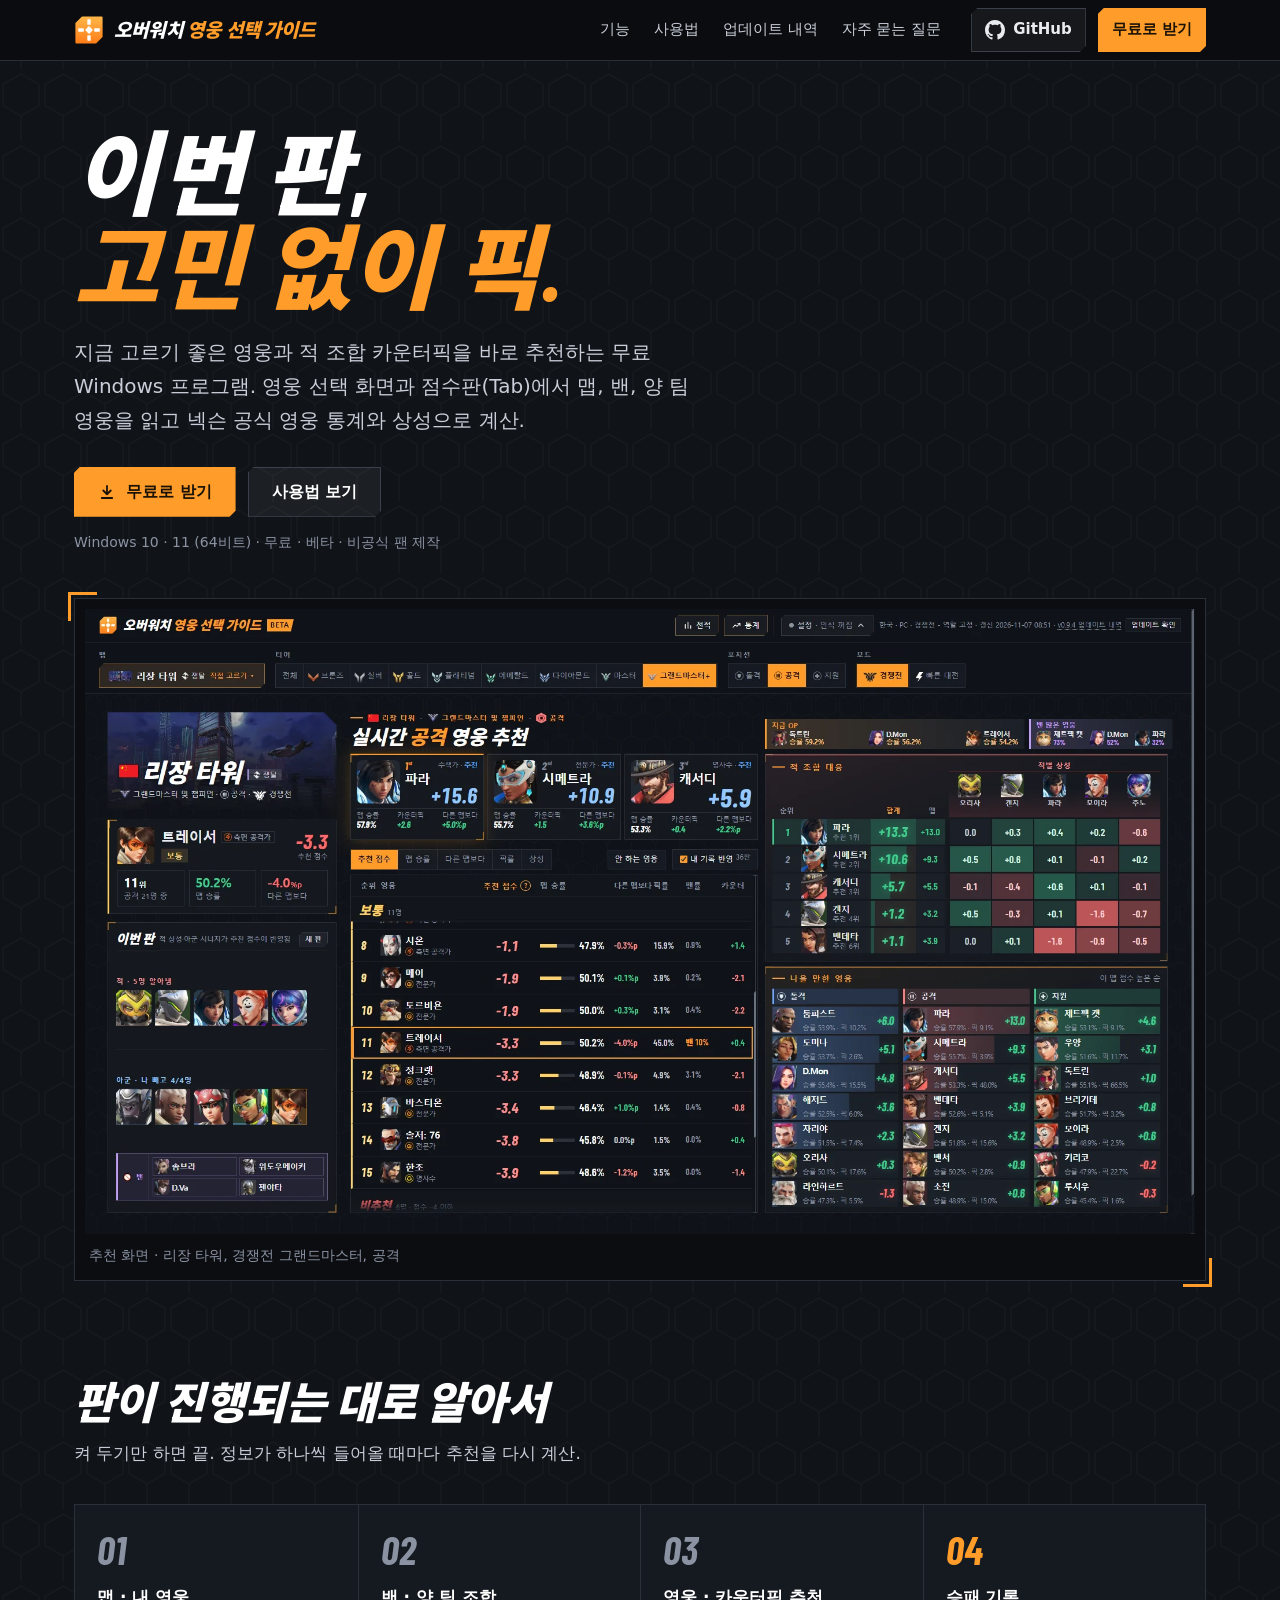
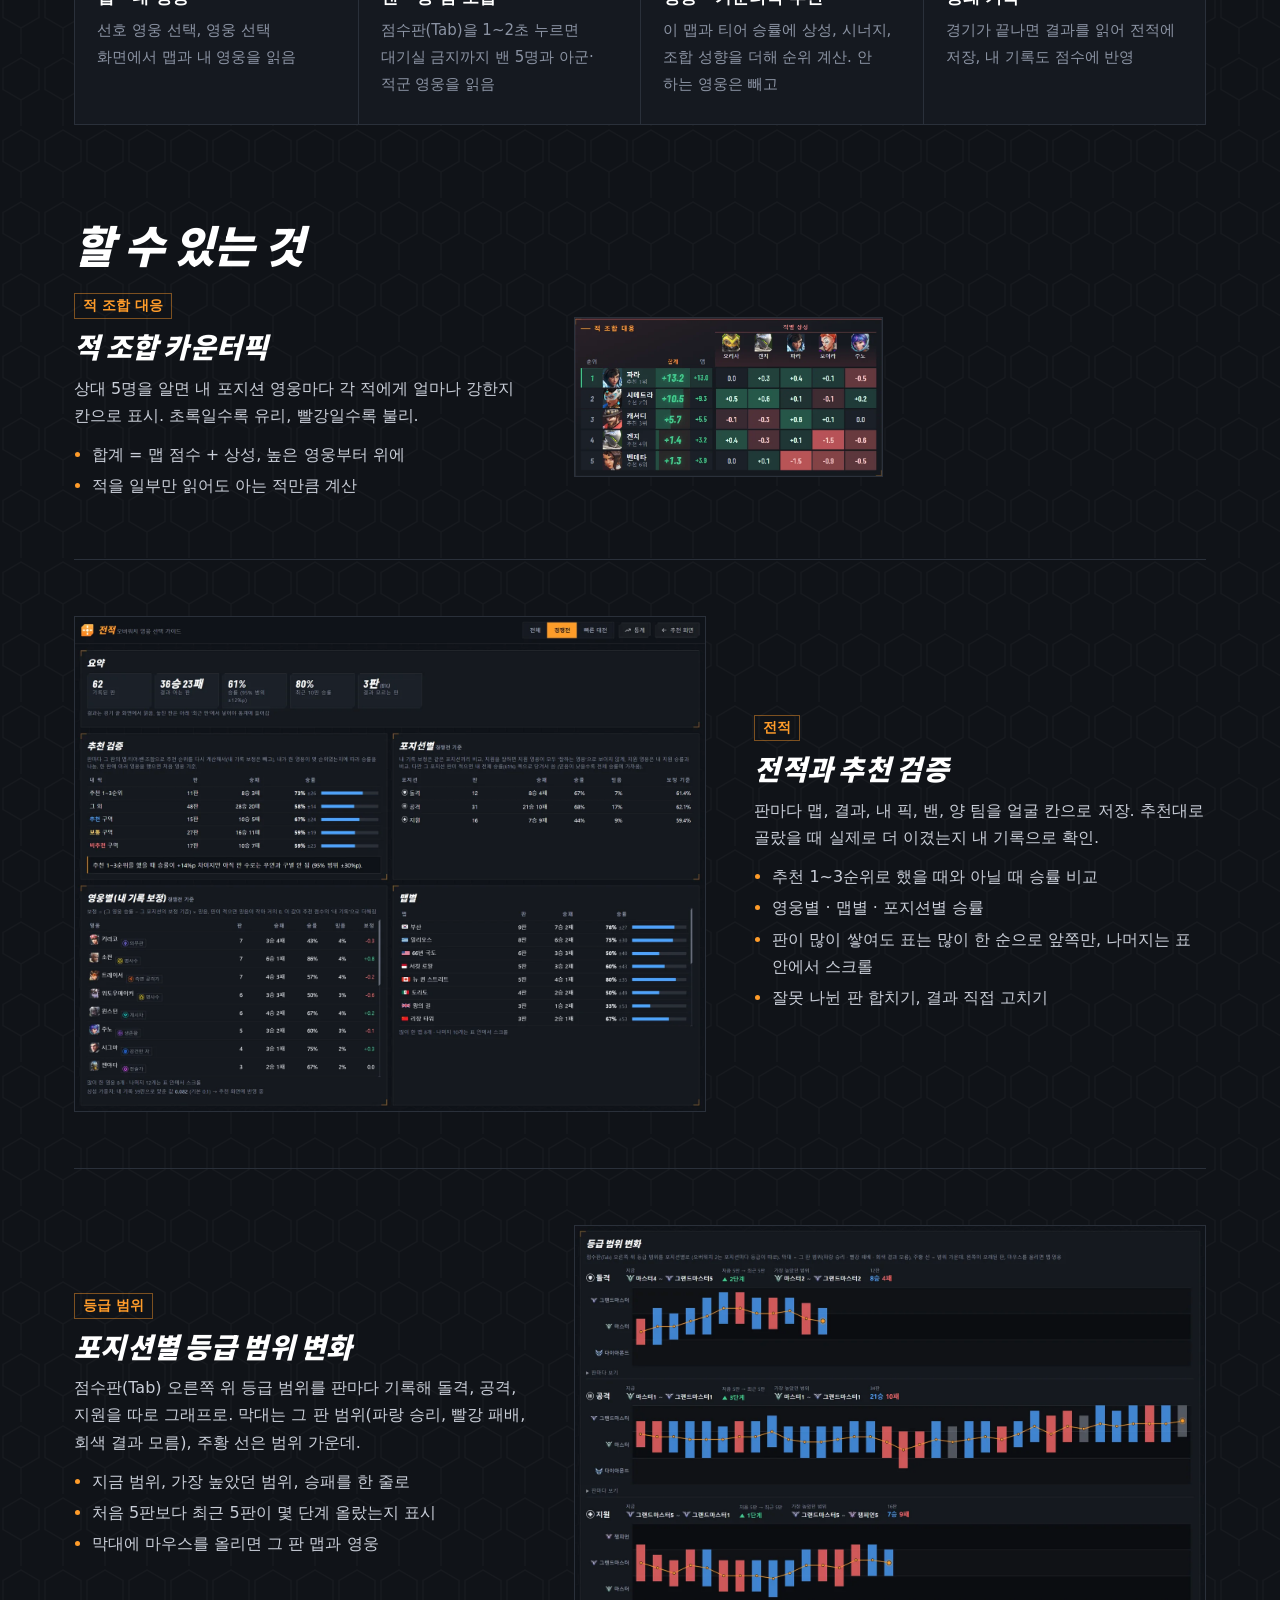
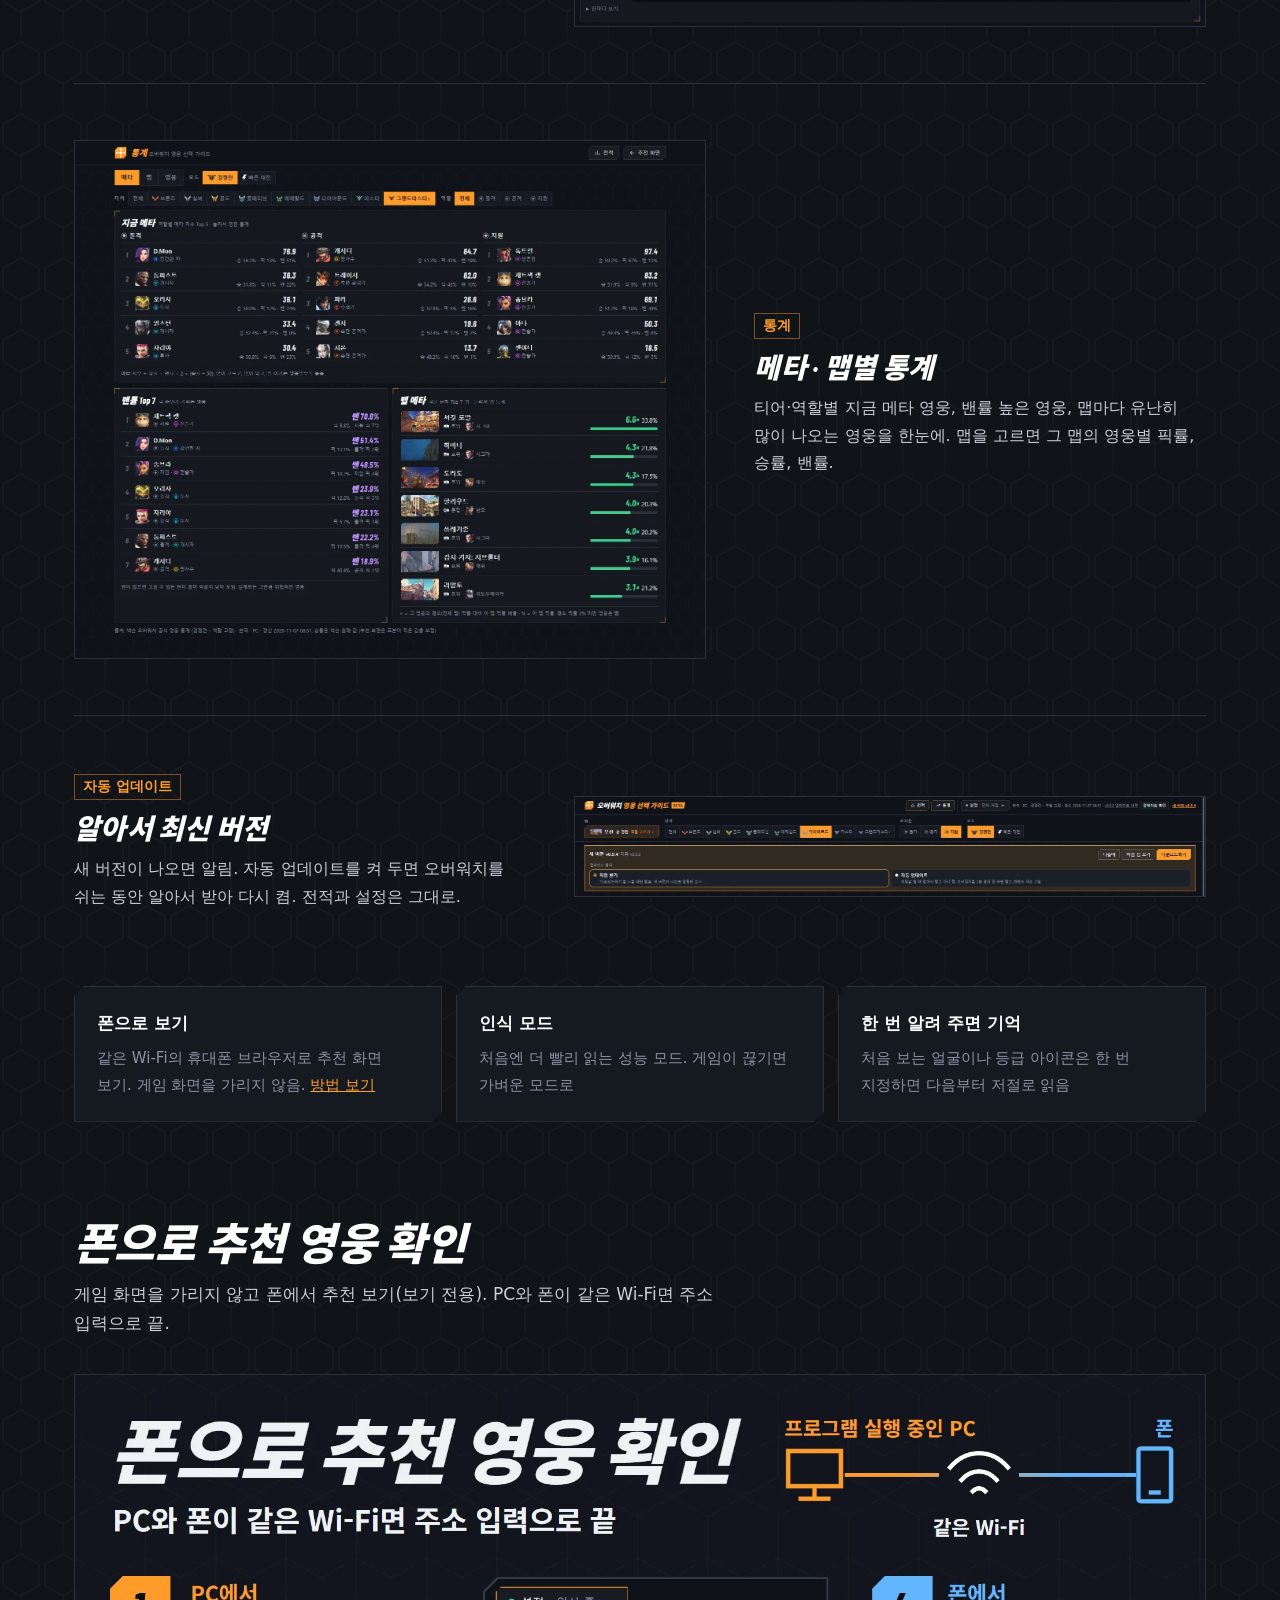
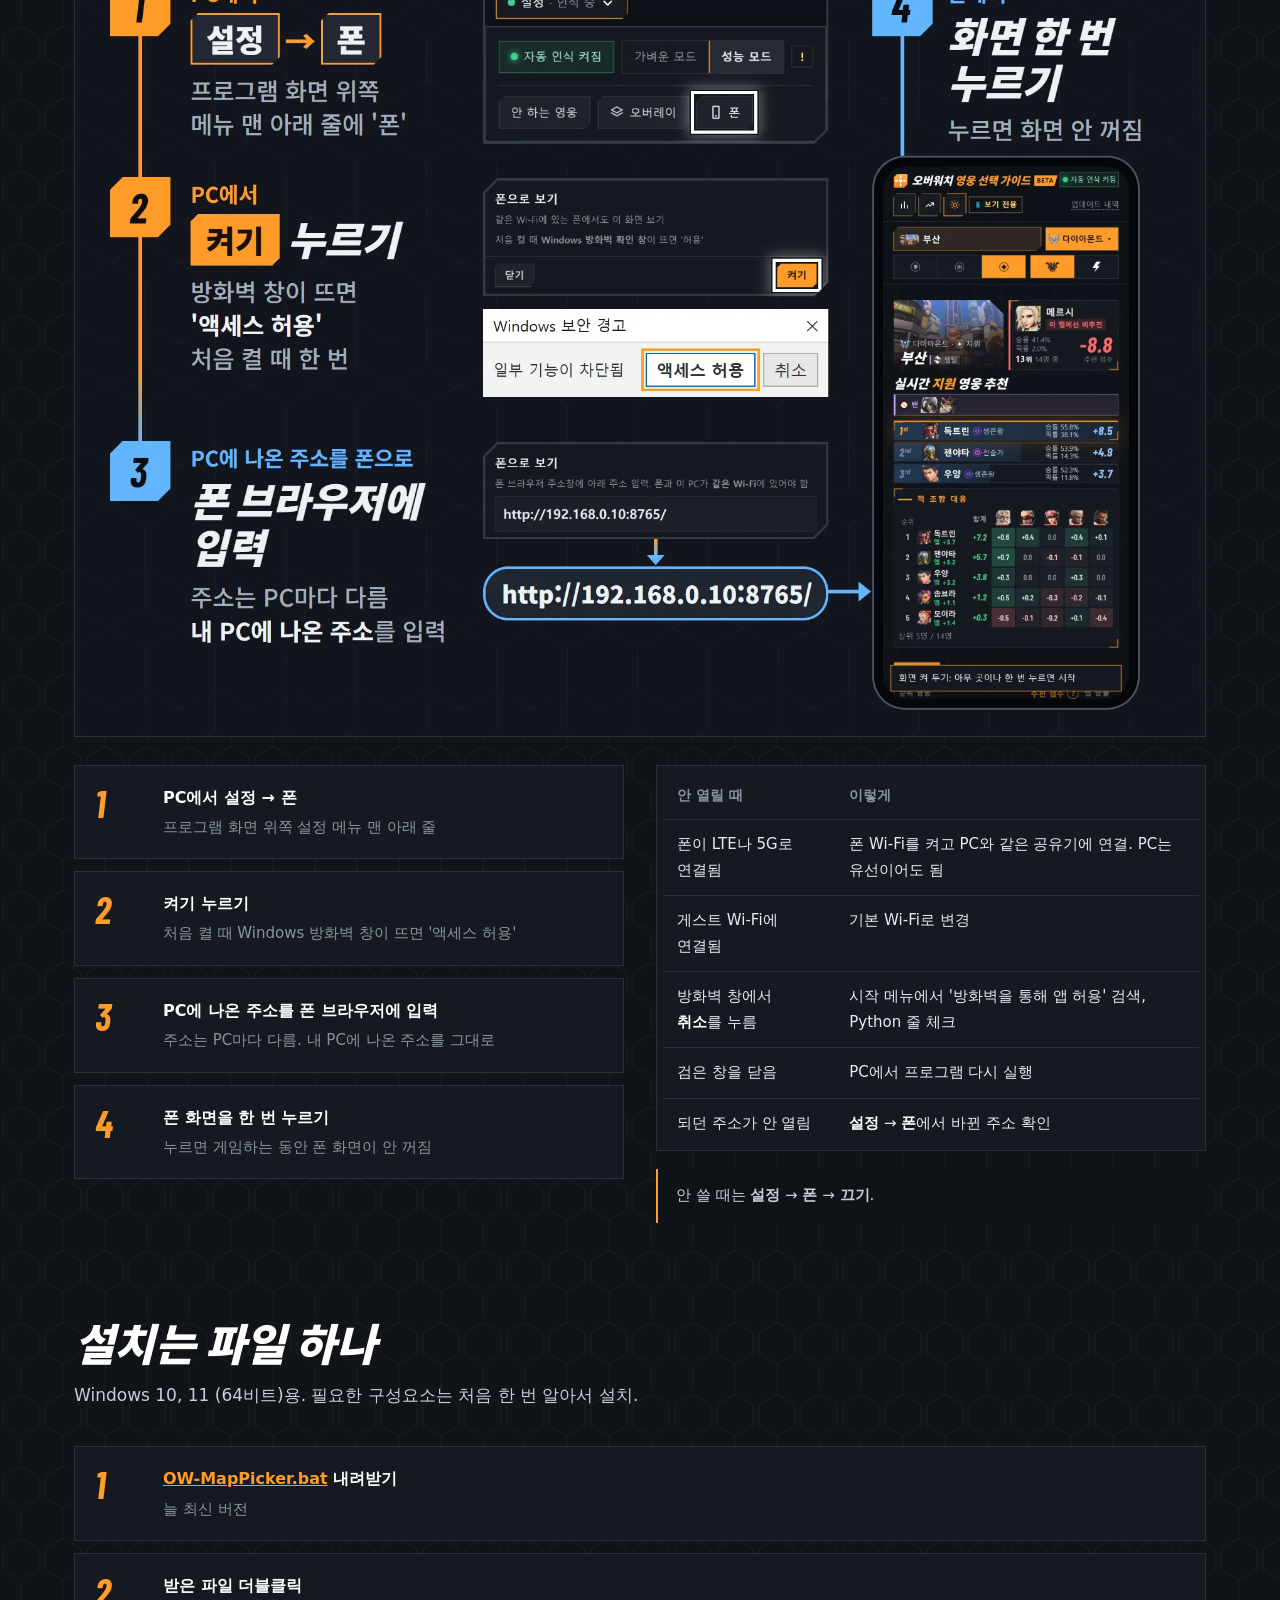
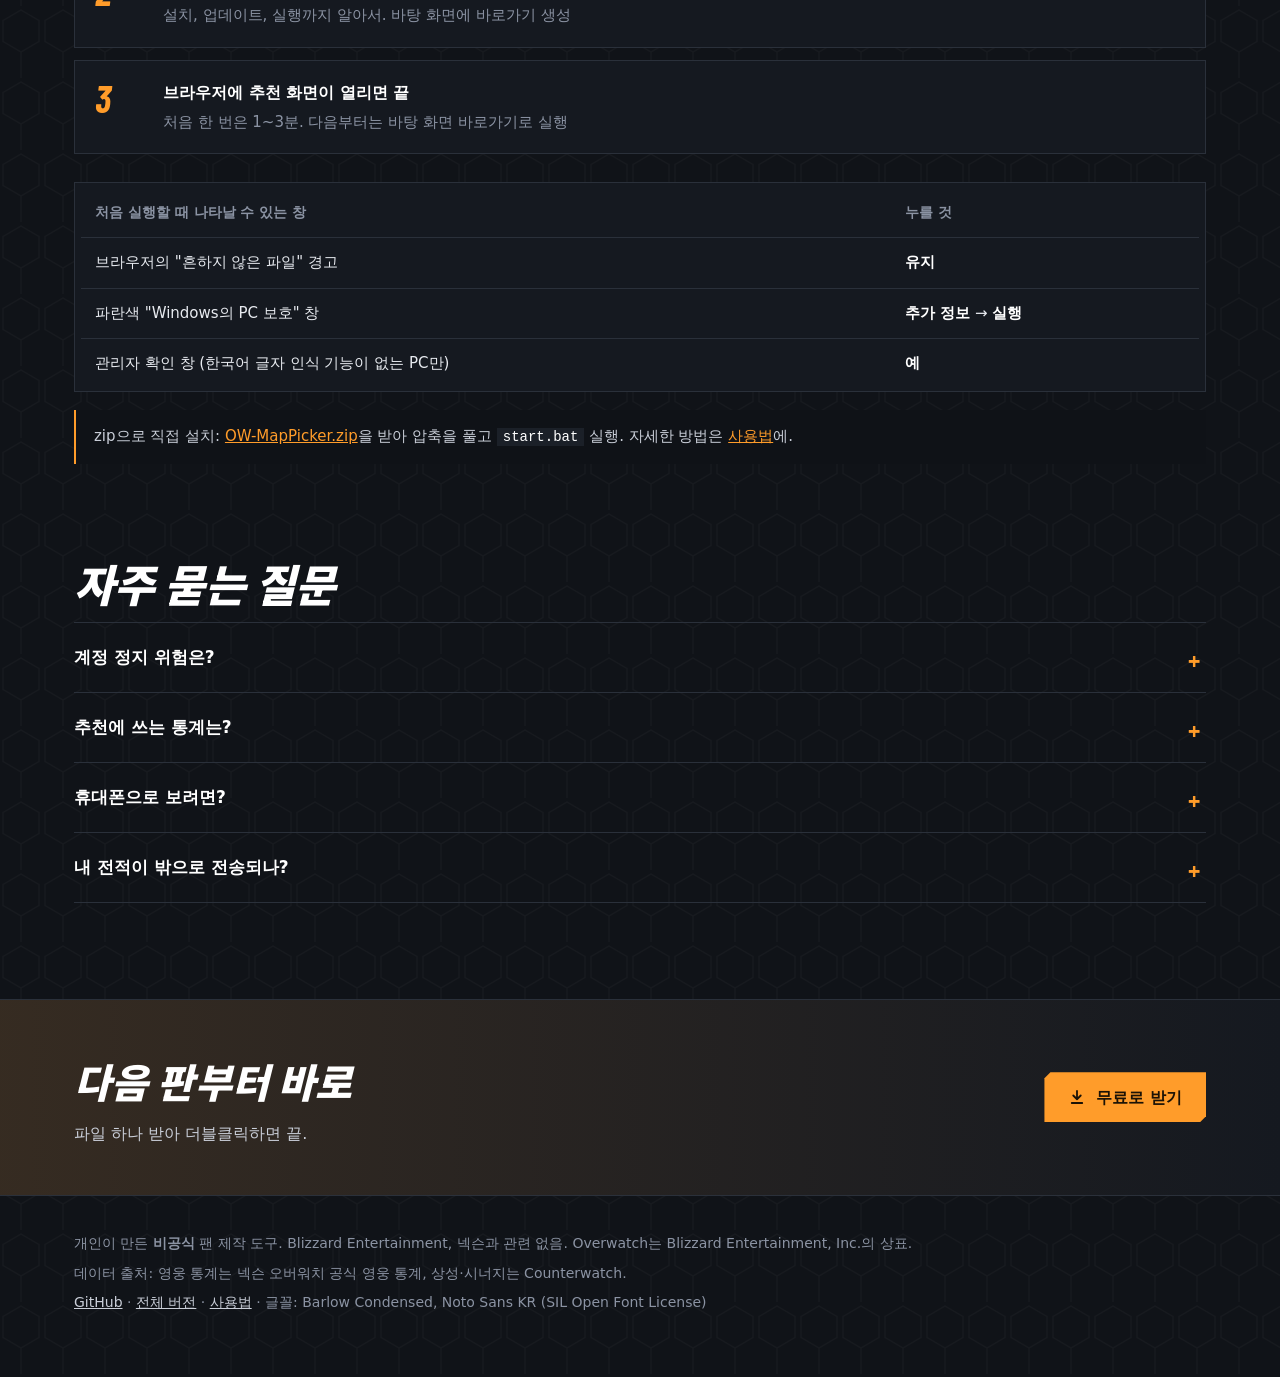
==== commit ec0a4ac0: "소개 사이트: 폰으로 추천 영웅 확인 섹션 (4단계 그림, 단계 글, 안 열릴 때 표) Co-Authored-By: Claude Opus 5.5 <noreply@anthropic." ====
--- a/docs/index.html
+++ b/docs/index.html
@@ -163,9 +163,40 @@
       </div>
 
       <div class="minis">
-        <div class="mini"><b>폰으로 보기</b><span>같은 Wi-Fi의 휴대폰 브라우저로 추천 화면 보기. 게임 화면을 가리지 않음</span></div>
+        <div class="mini"><b>폰으로 보기</b><span>같은 Wi-Fi의 휴대폰 브라우저로 추천 화면 보기. 게임 화면을 가리지 않음. <a href="#phone">방법 보기</a></span></div>
         <div class="mini"><b>인식 모드</b><span>처음엔 더 빨리 읽는 성능 모드. 게임이 끊기면 가벼운 모드로</span></div>
         <div class="mini"><b>한 번 알려 주면 기억</b><span>처음 보는 얼굴이나 등급 아이콘은 한 번 지정하면 다음부터 저절로 읽음</span></div>
+      </div>
+    </div>
+  </section>
+
+  <section class="sec" id="phone" aria-labelledby="phone-h">
+    <div class="wrap">
+      <h2 id="phone-h" class="disp">폰으로 추천 영웅 확인</h2>
+      <p class="intro">게임 화면을 가리지 않고 폰에서 추천 보기(보기 전용). PC와 폰이 같은 Wi-Fi면 주소 입력으로 끝.</p>
+      <figure class="pic phone-guide"><img src="site/img/phone-guide.webp" width="1800" height="1530" alt="폰으로 추천 영웅 확인 4단계. 1: PC에서 설정, 폰 누르기. 2: 켜기를 누르고 방화벽 창이 뜨면 액세스 허용. 3: PC에 나온 주소를 폰 브라우저에 입력. 4: 폰 화면을 한 번 누르면 화면이 안 꺼짐" loading="lazy"></figure>
+      <div class="split phone-how">
+        <ol class="steps">
+          <li><b>PC에서 설정 → 폰</b><span>프로그램 화면 위쪽 설정 메뉴 맨 아래 줄</span></li>
+          <li><b>켜기 누르기</b><span>처음 켤 때 Windows 방화벽 창이 뜨면 '액세스 허용'</span></li>
+          <li><b>PC에 나온 주소를 폰 브라우저에 입력</b><span>주소는 PC마다 다름. 내 PC에 나온 주소를 그대로</span></li>
+          <li><b>폰 화면을 한 번 누르기</b><span>누르면 게임하는 동안 폰 화면이 안 꺼짐</span></li>
+        </ol>
+        <div>
+          <div class="box">
+            <table>
+              <thead><tr><th>안 열릴 때</th><th>이렇게</th></tr></thead>
+              <tbody>
+                <tr><td>폰이 LTE나 5G로 연결됨</td><td>폰 Wi-Fi를 켜고 PC와 같은 공유기에 연결. PC는 유선이어도 됨</td></tr>
+                <tr><td>게스트 Wi-Fi에 연결됨</td><td>기본 Wi-Fi로 변경</td></tr>
+                <tr><td>방화벽 창에서 <b>취소</b>를 누름</td><td>시작 메뉴에서 '방화벽을 통해 앱 허용' 검색, Python 줄 체크</td></tr>
+                <tr><td>검은 창을 닫음</td><td>PC에서 프로그램 다시 실행</td></tr>
+                <tr><td>되던 주소가 안 열림</td><td><b>설정</b> → <b>폰</b>에서 바뀐 주소 확인</td></tr>
+              </tbody>
+            </table>
+          </div>
+          <p class="note">안 쓸 때는 <b>설정</b> → <b>폰</b> → <b>끄기</b>.</p>
+        </div>
       </div>
     </div>
   </section>
--- a/docs/site/site.css
+++ b/docs/site/site.css
@@ -315,3 +315,7 @@
   .doc .rel.old .rel-ver { font-size: 24px; }
   .doc .rel-sum { font-size: 19px; }
 }
+
+/* 폰으로 추천 영웅 확인 (2026-11-08): 4단계 그림 크게, 아래에 글로 단계 + 안 열릴 때 표 */
+.pic.phone-guide { margin: 0 0 28px; }
+.phone-how .steps { margin: 0; }
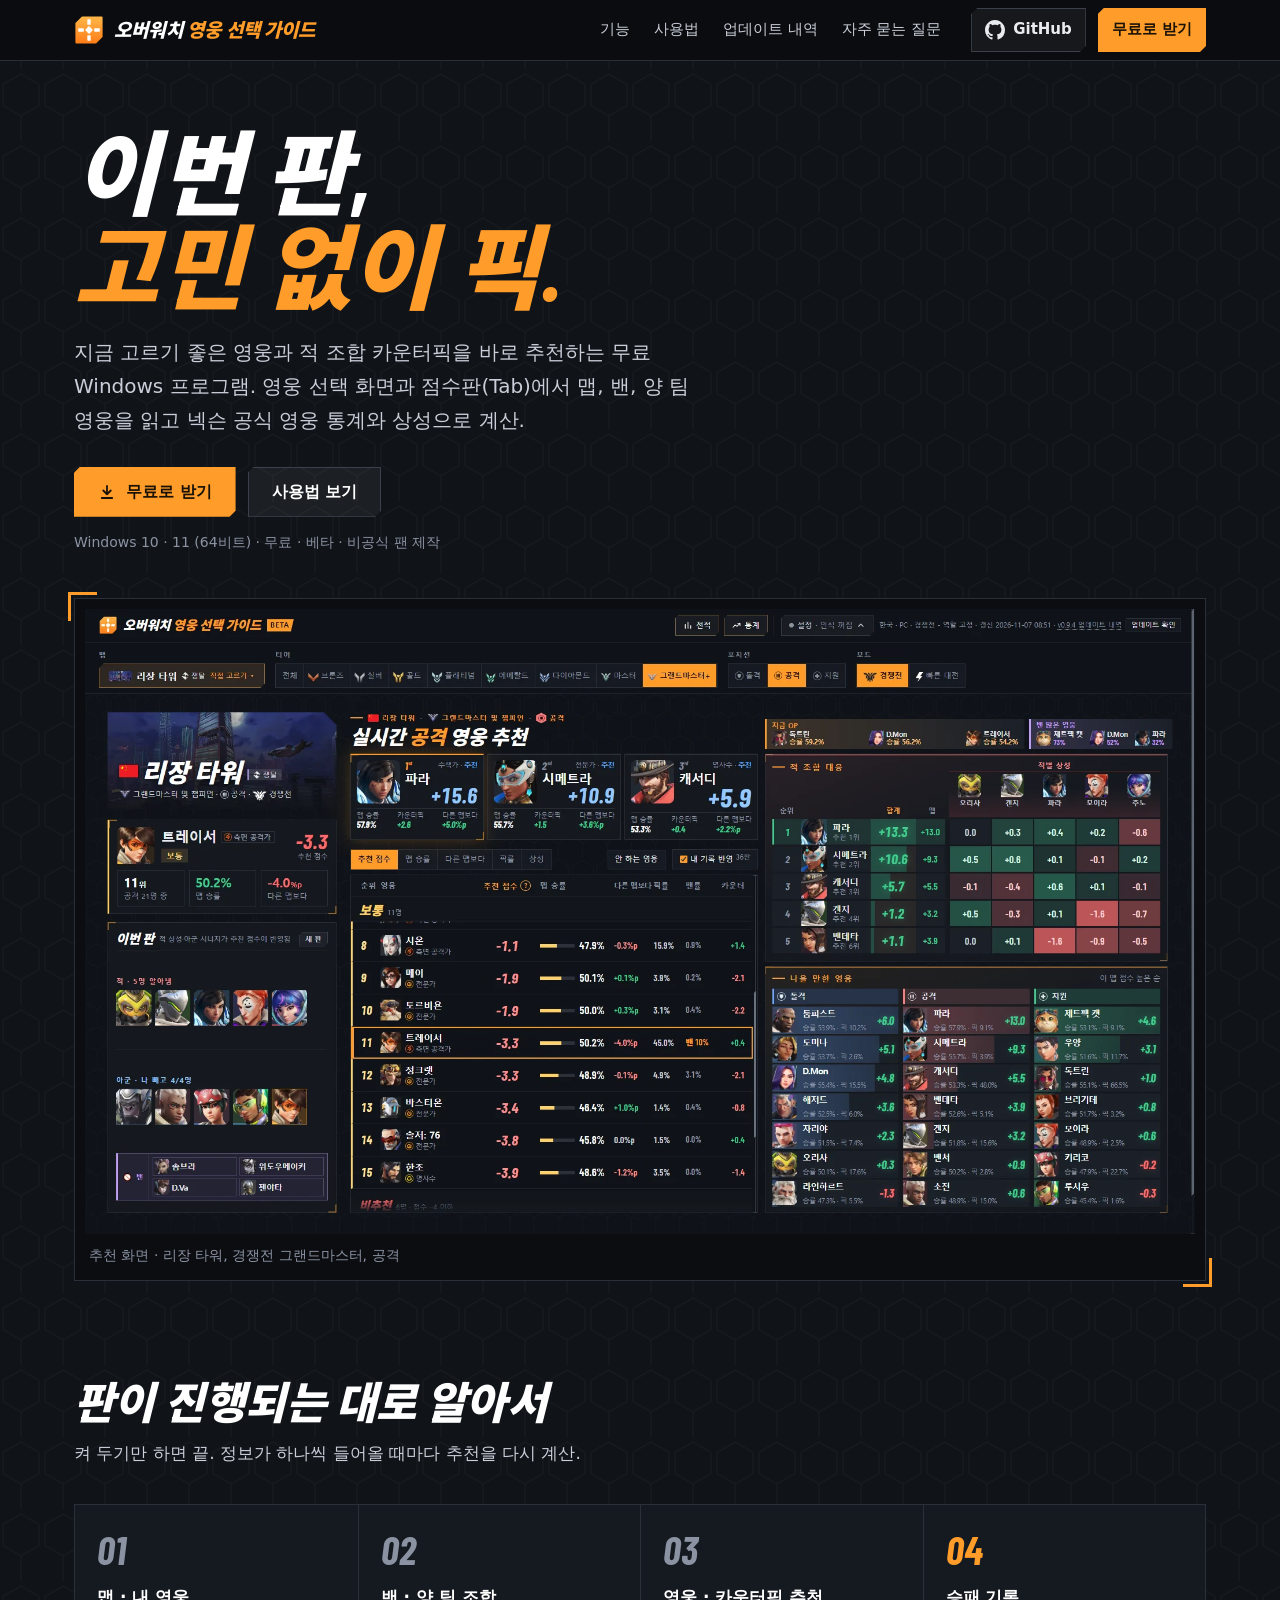
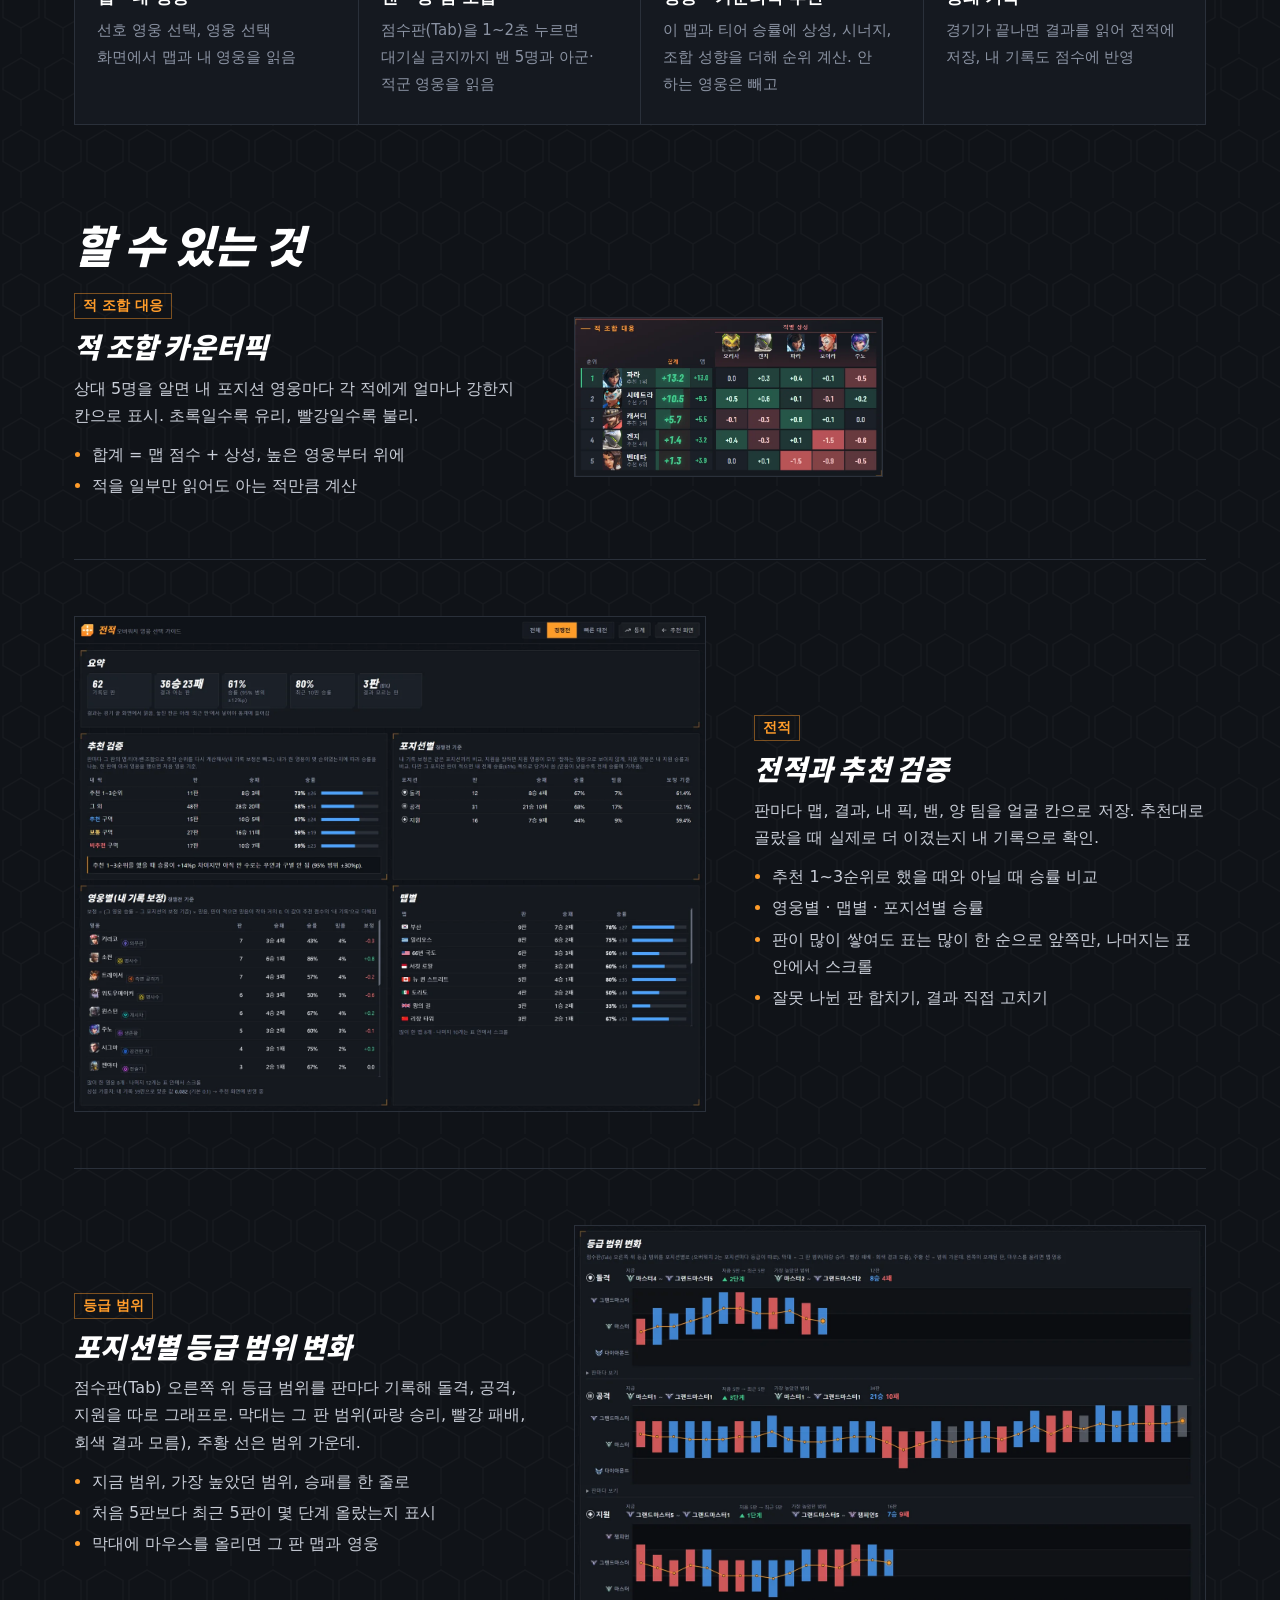
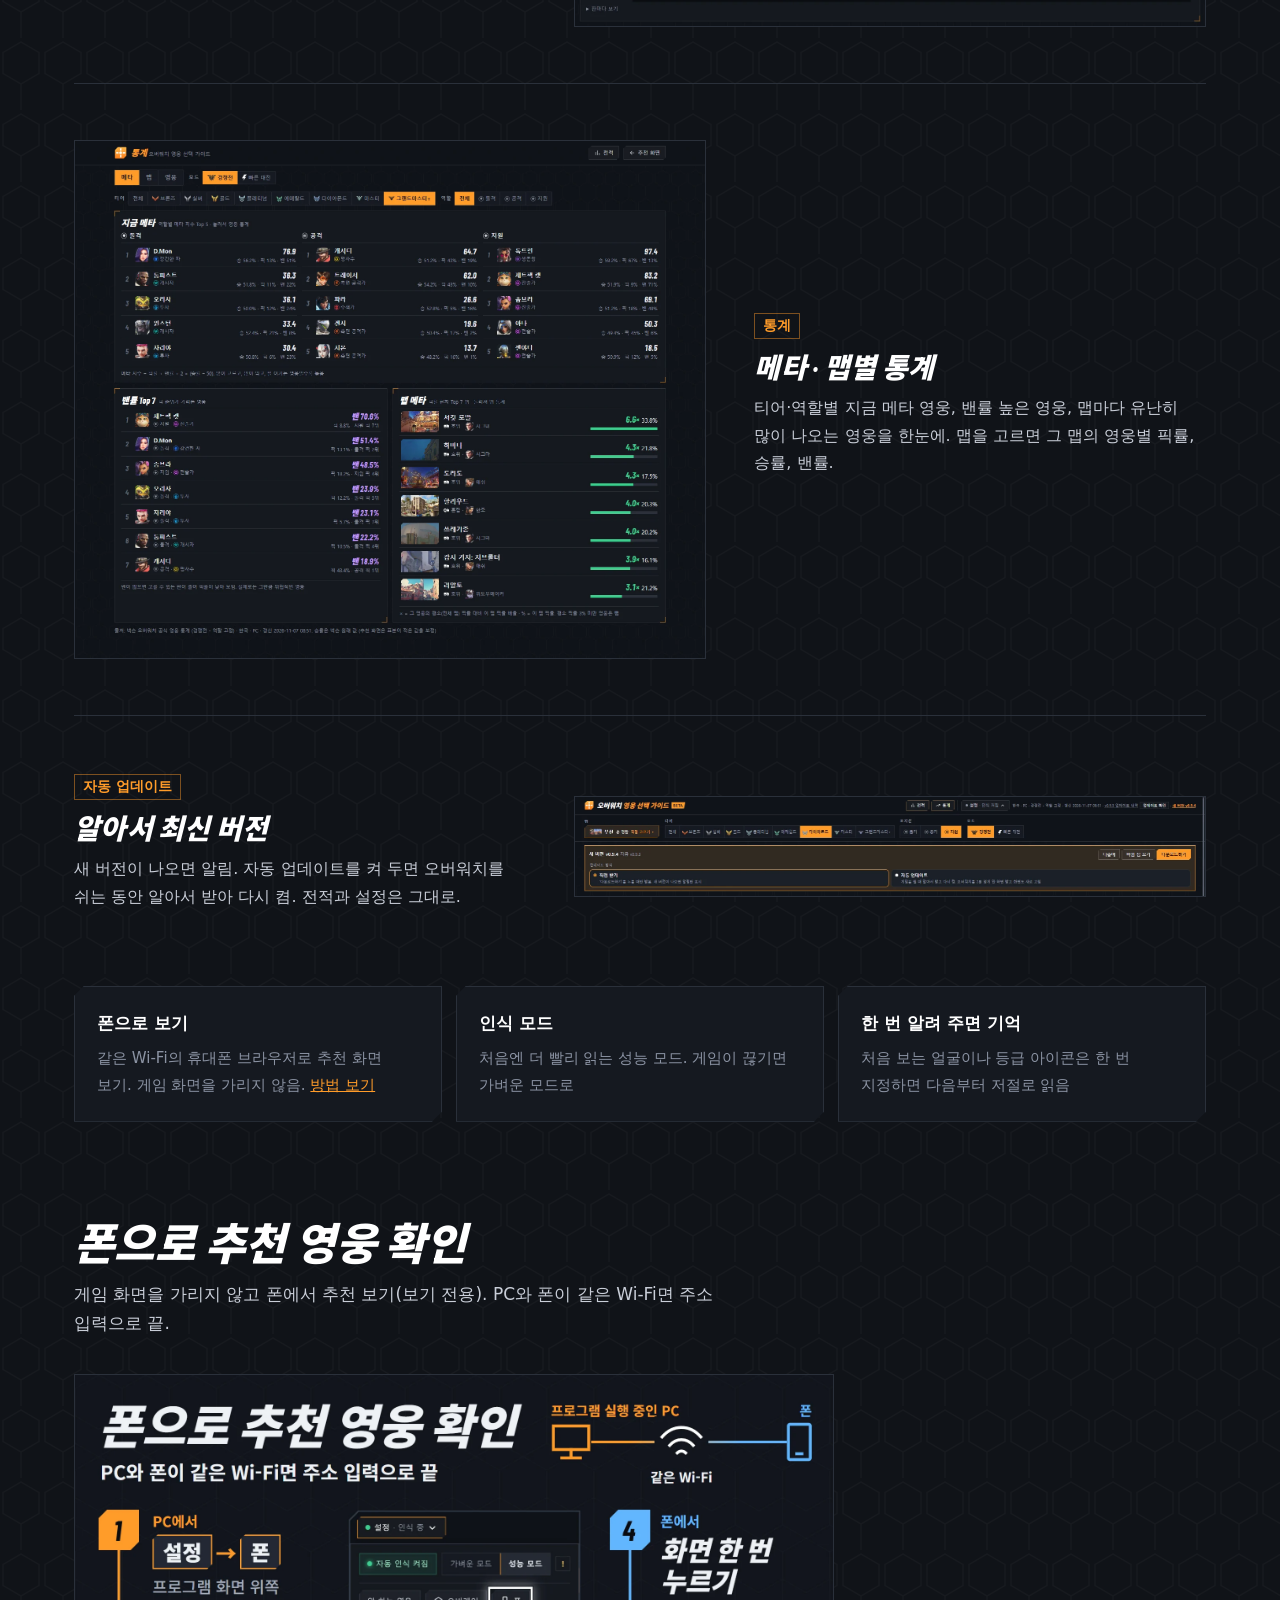
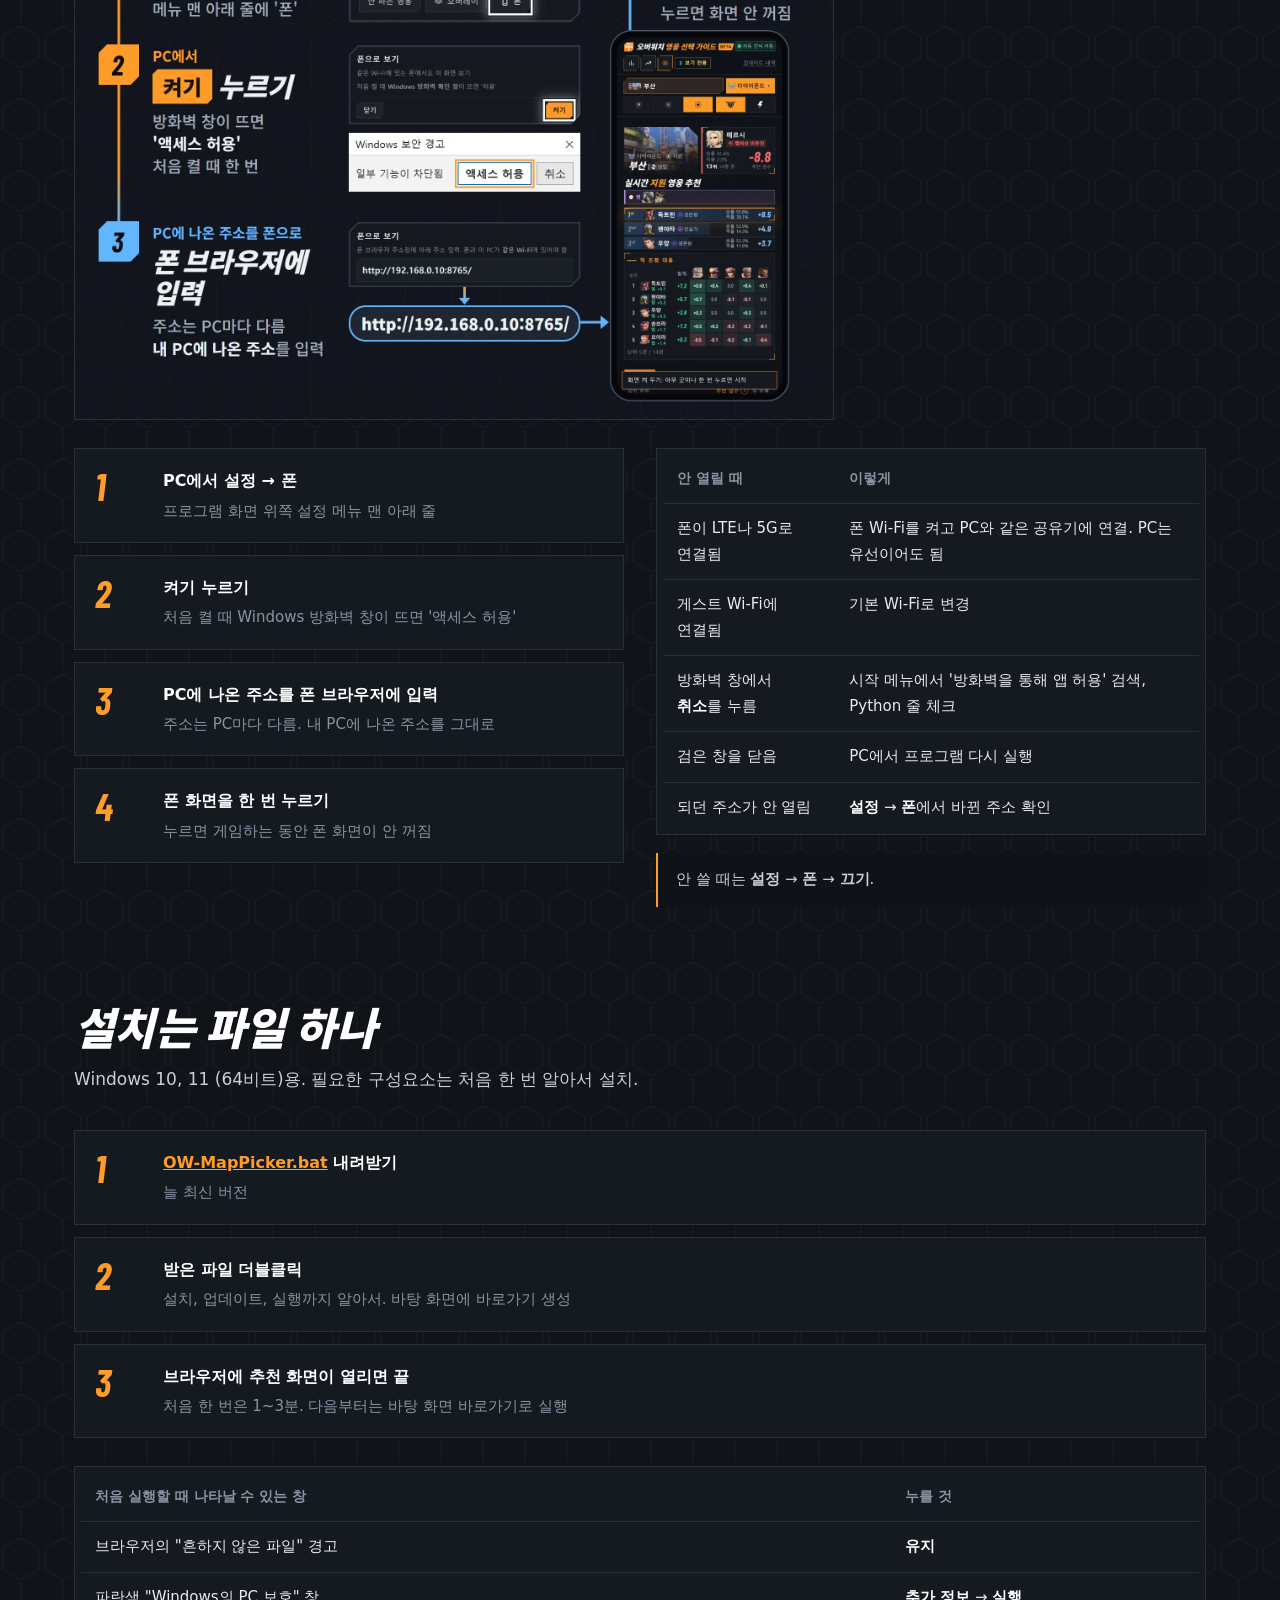
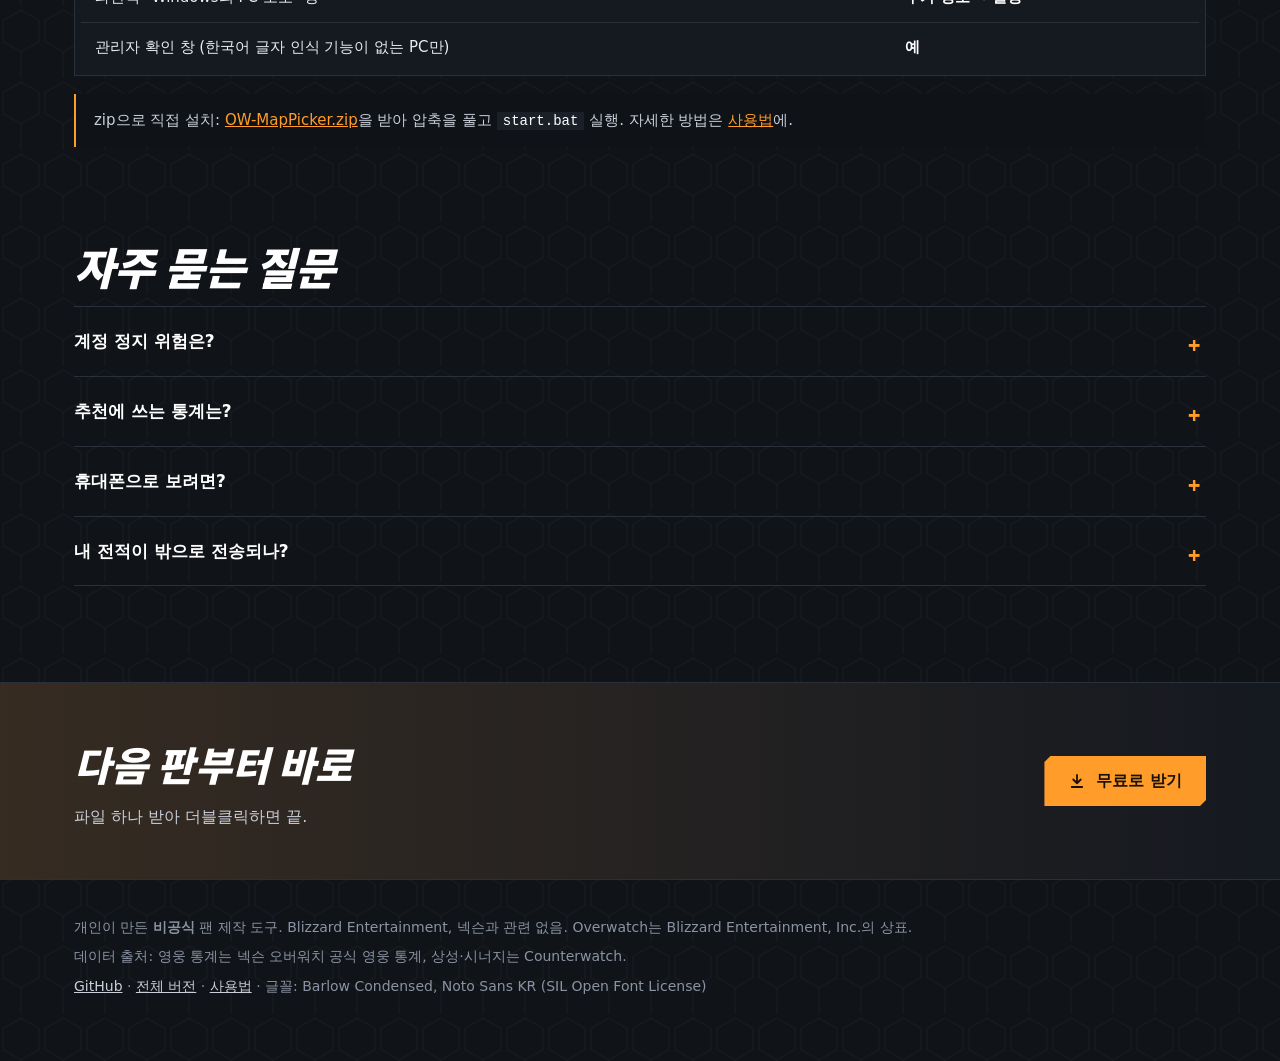
==== commit c4ca6fa7: "README와 소개 사이트 문구 맞춤 - README 첫 소개 문장을 소개 페이지와 같게, 할 수 있는 것에 등급 범위 변화 그래프 - 소개 페이지 자주 묻는 질문: 폰 켜는 법을" ====
--- a/docs/index.html
+++ b/docs/index.html
@@ -44,10 +44,10 @@
   "@context": "https://schema.org",
   "@type": "FAQPage",
   "mainEntity": [
-    { "@type": "Question", "name": "계정 정지 위험은?", "acceptedAnswer": { "@type": "Answer", "text": "게임 파일을 읽거나 고치지 않고, 게임에 아무것도 주입하지 않음. 화면을 캡처해 글자와 그림만 인식. 다만 블리자드가 공식으로 허용한 도구는 아님." } },
+    { "@type": "Question", "name": "계정 정지 위험은?", "acceptedAnswer": { "@type": "Answer", "text": "게임 파일을 읽거나 고치지 않고, 게임에 아무것도 끼워 넣지 않음. 화면을 캡처해 글자와 그림만 인식. 다만 블리자드가 공식으로 허용한 도구는 아님." } },
     { "@type": "Question", "name": "추천에 쓰는 통계는?", "acceptedAnswer": { "@type": "Answer", "text": "넥슨 오버워치 공식 영웅 통계(한국 · PC)의 맵·티어별 승률과 픽률, Counterwatch의 영웅 상성과 시너지. 경기가 적은 값은 표본 보정." } },
-    { "@type": "Question", "name": "휴대폰으로 보려면?", "acceptedAnswer": { "@type": "Answer", "text": "프로그램 화면 위쪽 설정 → 폰으로 켜고, 표시되는 주소를 같은 Wi-Fi의 휴대폰 브라우저에서 열기." } },
-    { "@type": "Question", "name": "내 전적이 밖으로 전송되나?", "acceptedAnswer": { "@type": "Answer", "text": "전송하지 않음. 전적과 학습 데이터는 프로그램 폴더 안에만 저장. 인터넷은 통계, 영웅 그림, 새 버전을 받을 때만 사용." } }
+    { "@type": "Question", "name": "휴대폰으로 보려면?", "acceptedAnswer": { "@type": "Answer", "text": "프로그램 화면 위쪽 설정 → 폰 → 켜기, 나오는 주소를 같은 Wi-Fi의 폰 브라우저에 입력. 처음 켤 때 Windows 방화벽 창이 뜨면 액세스 허용." } },
+    { "@type": "Question", "name": "내 전적이 밖으로 전송되나?", "acceptedAnswer": { "@type": "Answer", "text": "전송하지 않음. 전적과 배운 얼굴은 프로그램 폴더 안에만 저장. 인터넷은 통계, 영웅 그림, 새 버전을 받을 때만 사용." } }
   ]
 }
 </script>
@@ -228,10 +228,10 @@
     <div class="wrap">
       <h2 id="faq-h" class="disp">자주 묻는 질문</h2>
       <div class="faq">
-        <details><summary>계정 정지 위험은?</summary><p>게임 파일을 읽거나 고치지 않고, 게임에 아무것도 주입하지 않음. 화면을 캡처해 글자와 그림만 인식. 다만 블리자드가 공식으로 허용한 도구는 아님.</p></details>
+        <details><summary>계정 정지 위험은?</summary><p>게임 파일을 읽거나 고치지 않고, 게임에 아무것도 끼워 넣지 않음. 화면을 캡처해 글자와 그림만 인식. 다만 블리자드가 공식으로 허용한 도구는 아님.</p></details>
         <details><summary>추천에 쓰는 통계는?</summary><p>넥슨 오버워치 공식 영웅 통계(한국 · PC)의 맵·티어별 승률과 픽률, Counterwatch의 영웅 상성과 시너지. 경기가 적은 값은 표본 보정. 계산 방법은 프로그램 목록 머리줄 '추천 점수' 옆 '?'에서 확인.</p></details>
-        <details><summary>휴대폰으로 보려면?</summary><p>프로그램 화면 위쪽 <b>설정</b> → <b>폰</b>으로 켜고, 표시되는 주소를 같은 Wi-Fi의 휴대폰 브라우저에서 열기.</p></details>
-        <details><summary>내 전적이 밖으로 전송되나?</summary><p>전송하지 않음. 전적과 학습 데이터는 프로그램 폴더 안에만 저장. 인터넷은 통계, 영웅 그림, 새 버전을 받을 때만 사용.</p></details>
+        <details><summary>휴대폰으로 보려면?</summary><p>프로그램 화면 위쪽 <b>설정</b> → <b>폰</b> → <b>켜기</b>, 나오는 주소를 같은 Wi-Fi의 폰 브라우저에 입력. 처음 켤 때 Windows 방화벽 창이 뜨면 '액세스 허용'. 안 열리면 <a href="#phone">폰으로 추천 영웅 확인</a>의 '안 열릴 때' 표.</p></details>
+        <details><summary>내 전적이 밖으로 전송되나?</summary><p>전송하지 않음. 전적과 배운 얼굴은 프로그램 폴더 안에만 저장. 인터넷은 통계, 영웅 그림, 새 버전을 받을 때만 사용.</p></details>
       </div>
     </div>
   </section>
--- a/docs/site/site.css
+++ b/docs/site/site.css
@@ -317,5 +317,5 @@
 }
 
 /* 폰으로 추천 영웅 확인 (2026-11-08): 4단계 그림 크게, 아래에 글로 단계 + 안 열릴 때 표 */
-.pic.phone-guide { margin: 0 0 28px; }
+.pic.phone-guide { max-width: 760px; margin: 0 0 28px; }  /* 2026-11-08 사용자 요청: 그림이 너무 커서 줄임 */
 .phone-how .steps { margin: 0; }
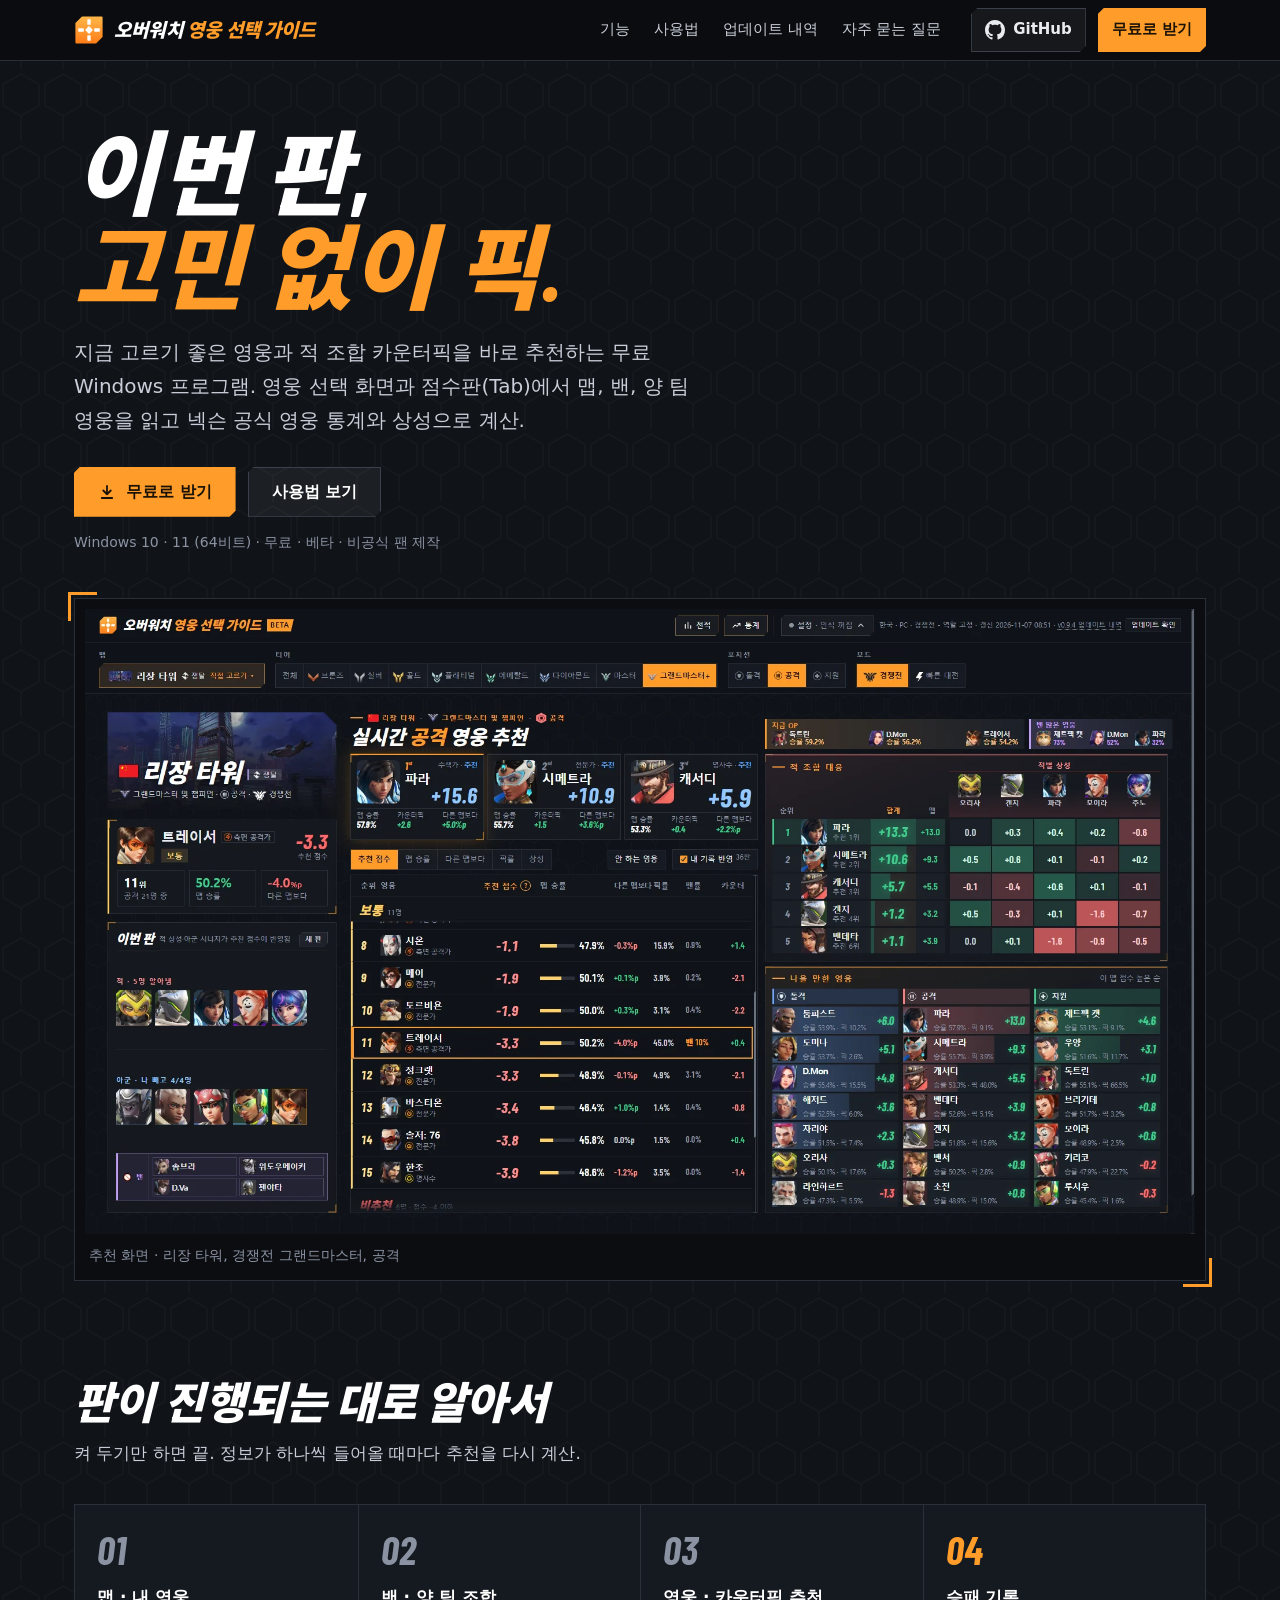
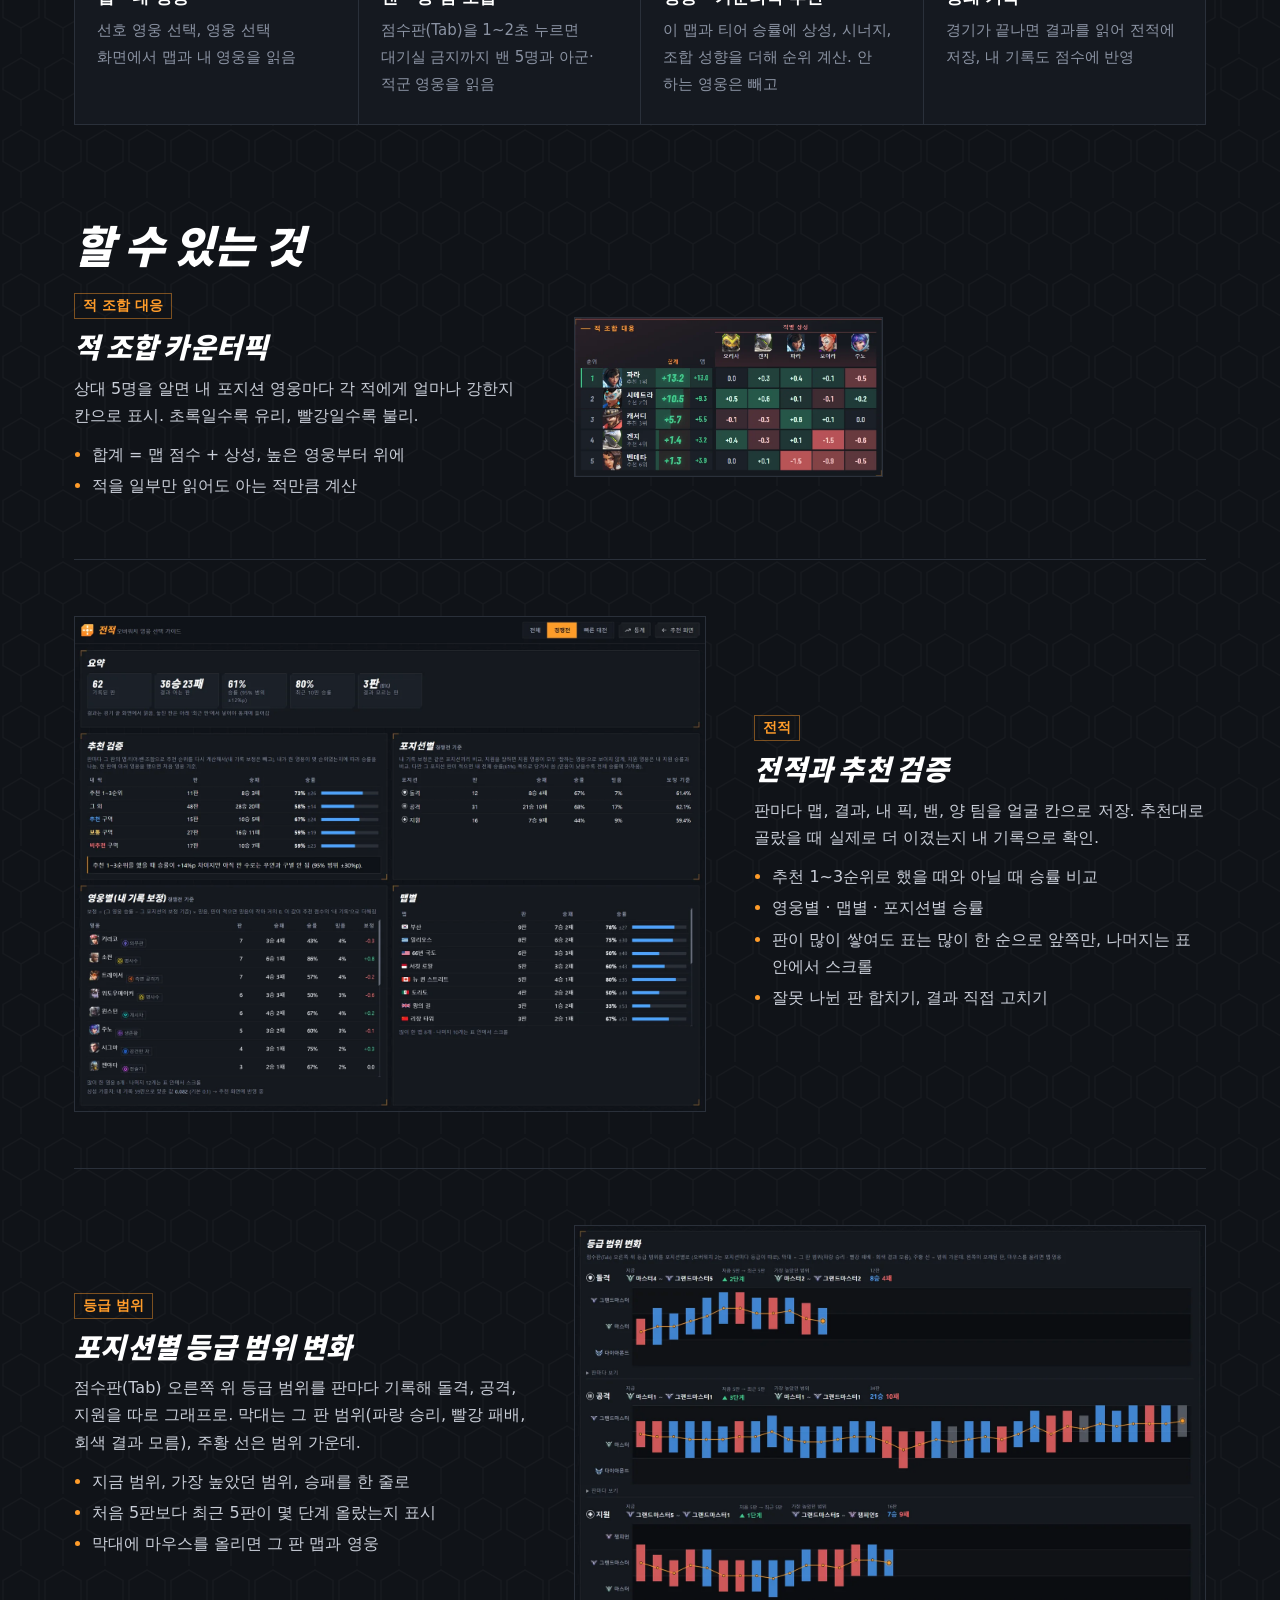
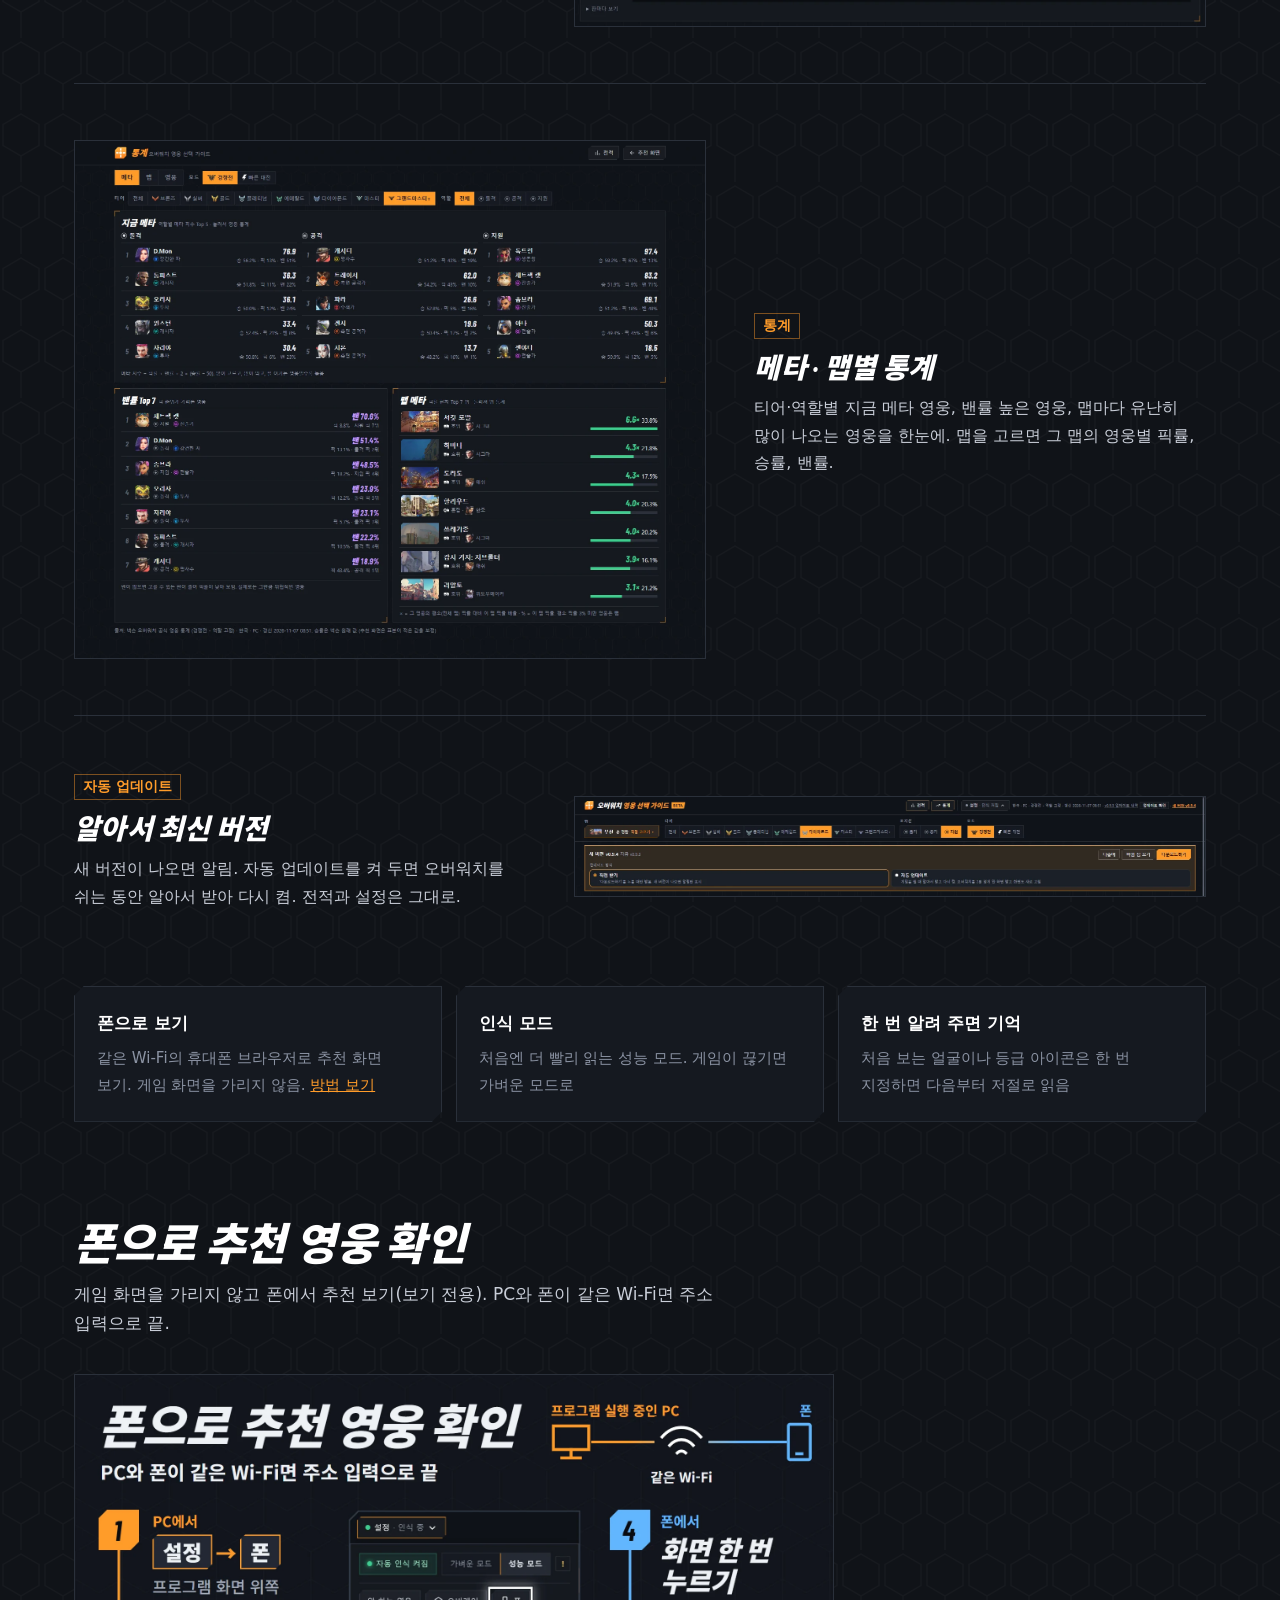
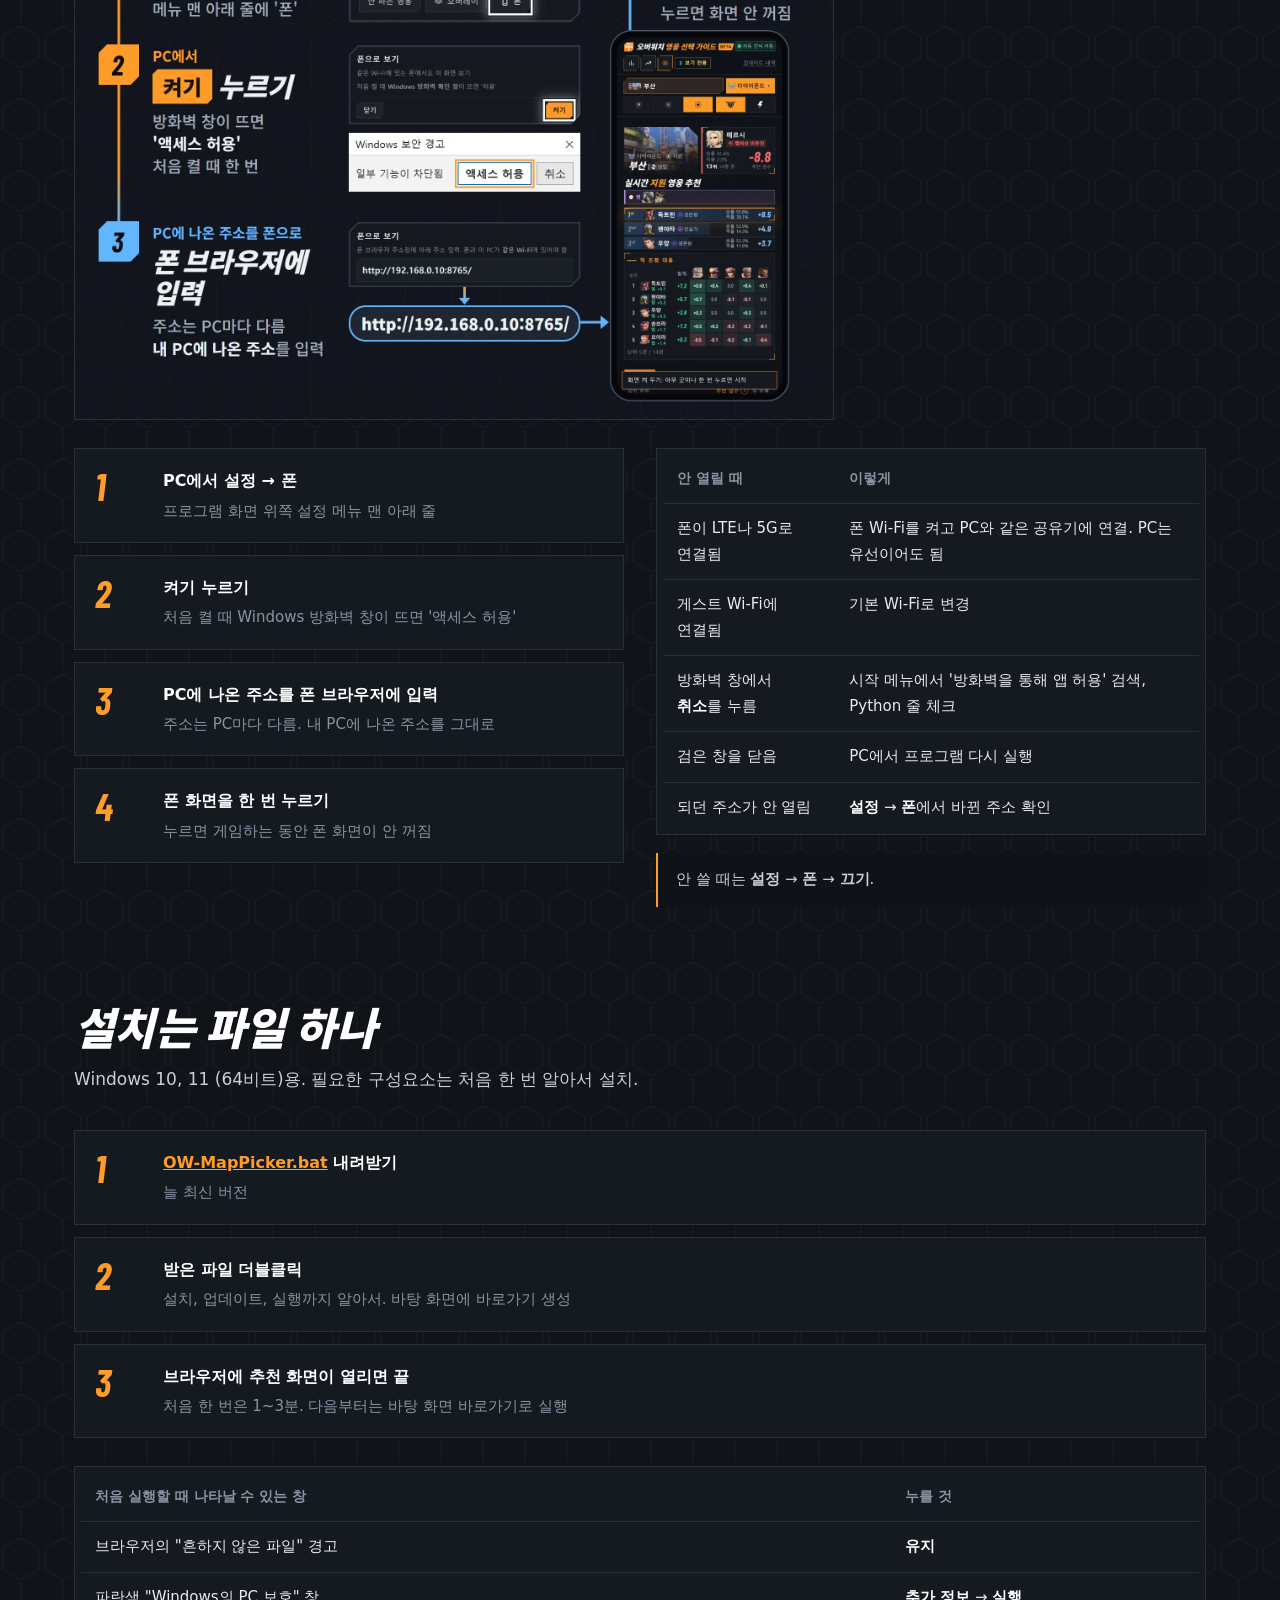
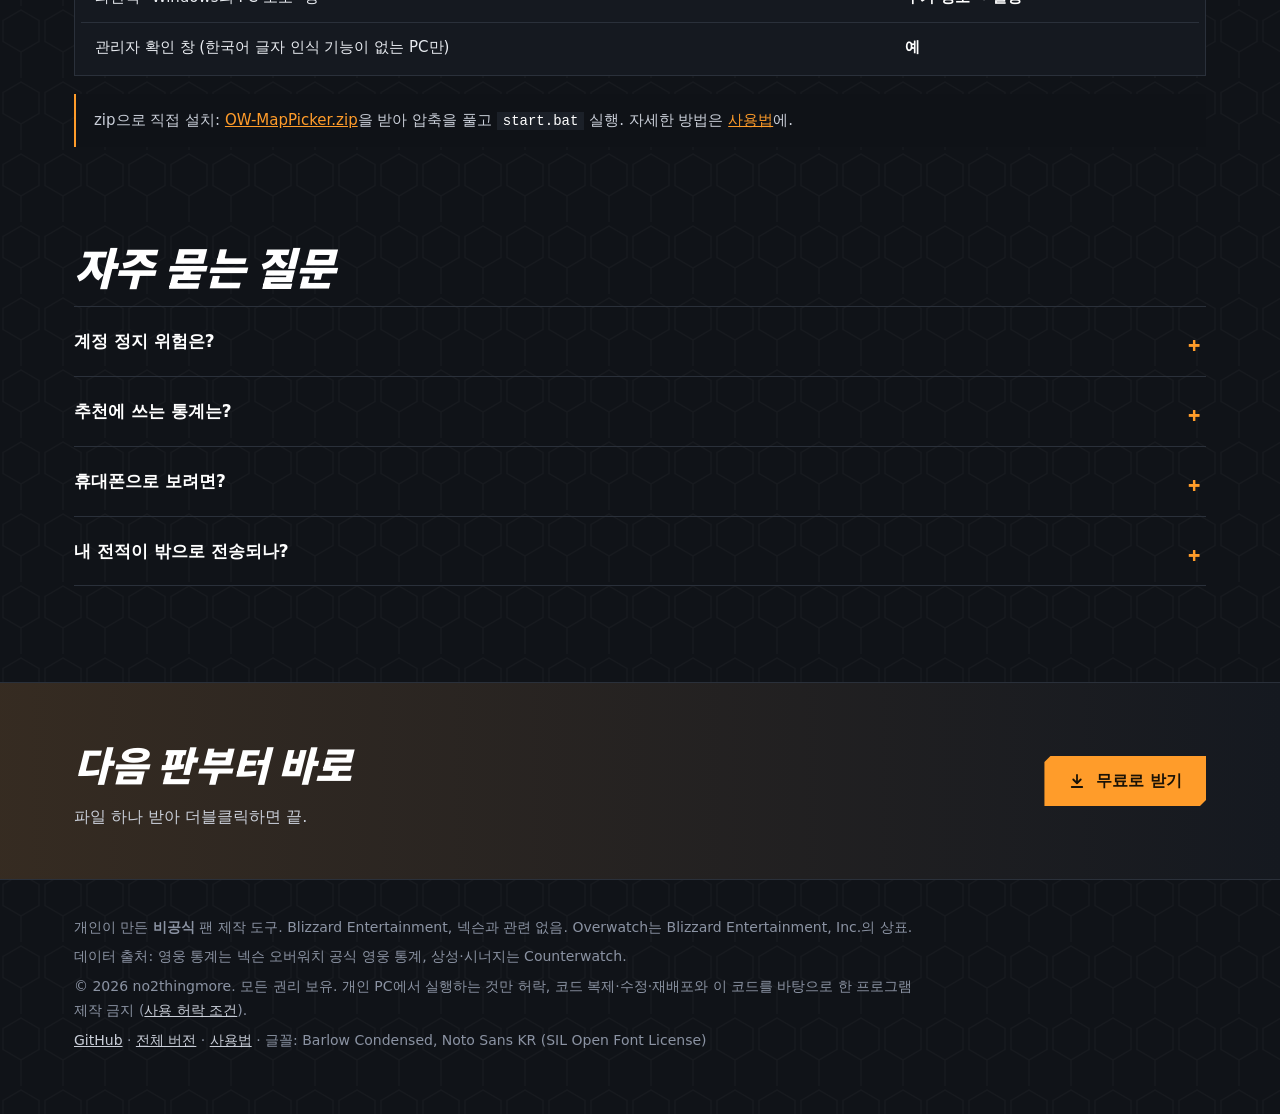
==== commit 63f125dc: "LICENSE 추가: 모든 권리 보유, 개인 PC 실행만 허락 - 코드 복제·수정·재배포, 이 코드를 바탕으로 한 프로그램 제작 금지 - README 안내 사항과 소개 사이트 세 " ====
--- a/docs/index.html
+++ b/docs/index.html
@@ -248,6 +248,7 @@
   <div class="wrap">
     <p>개인이 만든 <b>비공식</b> 팬 제작 도구. Blizzard Entertainment, 넥슨과 관련 없음. Overwatch는 Blizzard Entertainment, Inc.의 상표.</p>
     <p>데이터 출처: 영웅 통계는 넥슨 오버워치 공식 영웅 통계, 상성·시너지는 Counterwatch.</p>
+    <p>© 2026 no2thingmore. 모든 권리 보유. 개인 PC에서 실행하는 것만 허락, 코드 복제·수정·재배포와 이 코드를 바탕으로 한 프로그램 제작 금지 (<a href="https://github.com/no2thingmore/ow-map-picker-release/blob/main/LICENSE">사용 허락 조건</a>).</p>
     <p><a href="https://github.com/no2thingmore/ow-map-picker-release">GitHub</a> · <a href="https://github.com/no2thingmore/ow-map-picker-release/releases">전체 버전</a> · <a href="guide.html">사용법</a> · 글꼴: Barlow Condensed, Noto Sans KR (SIL Open Font License)</p>
   </div>
 </footer>
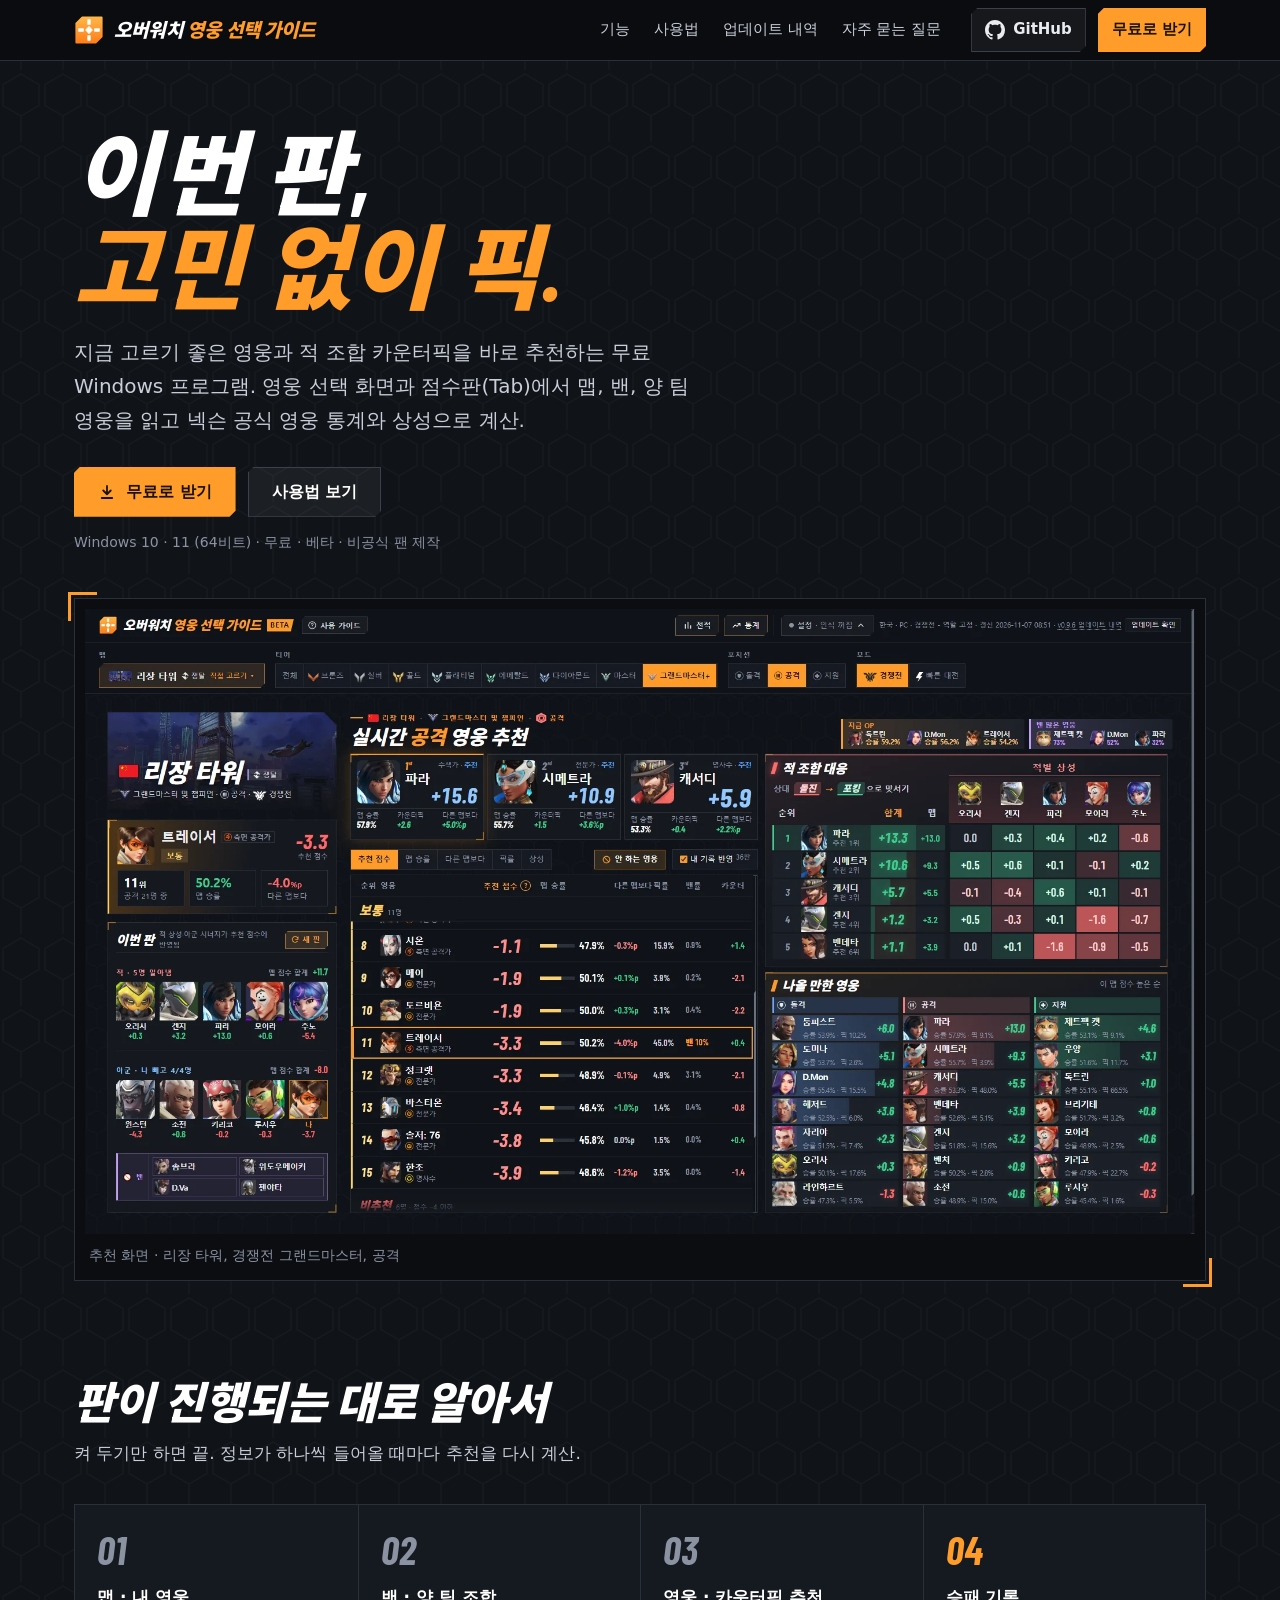
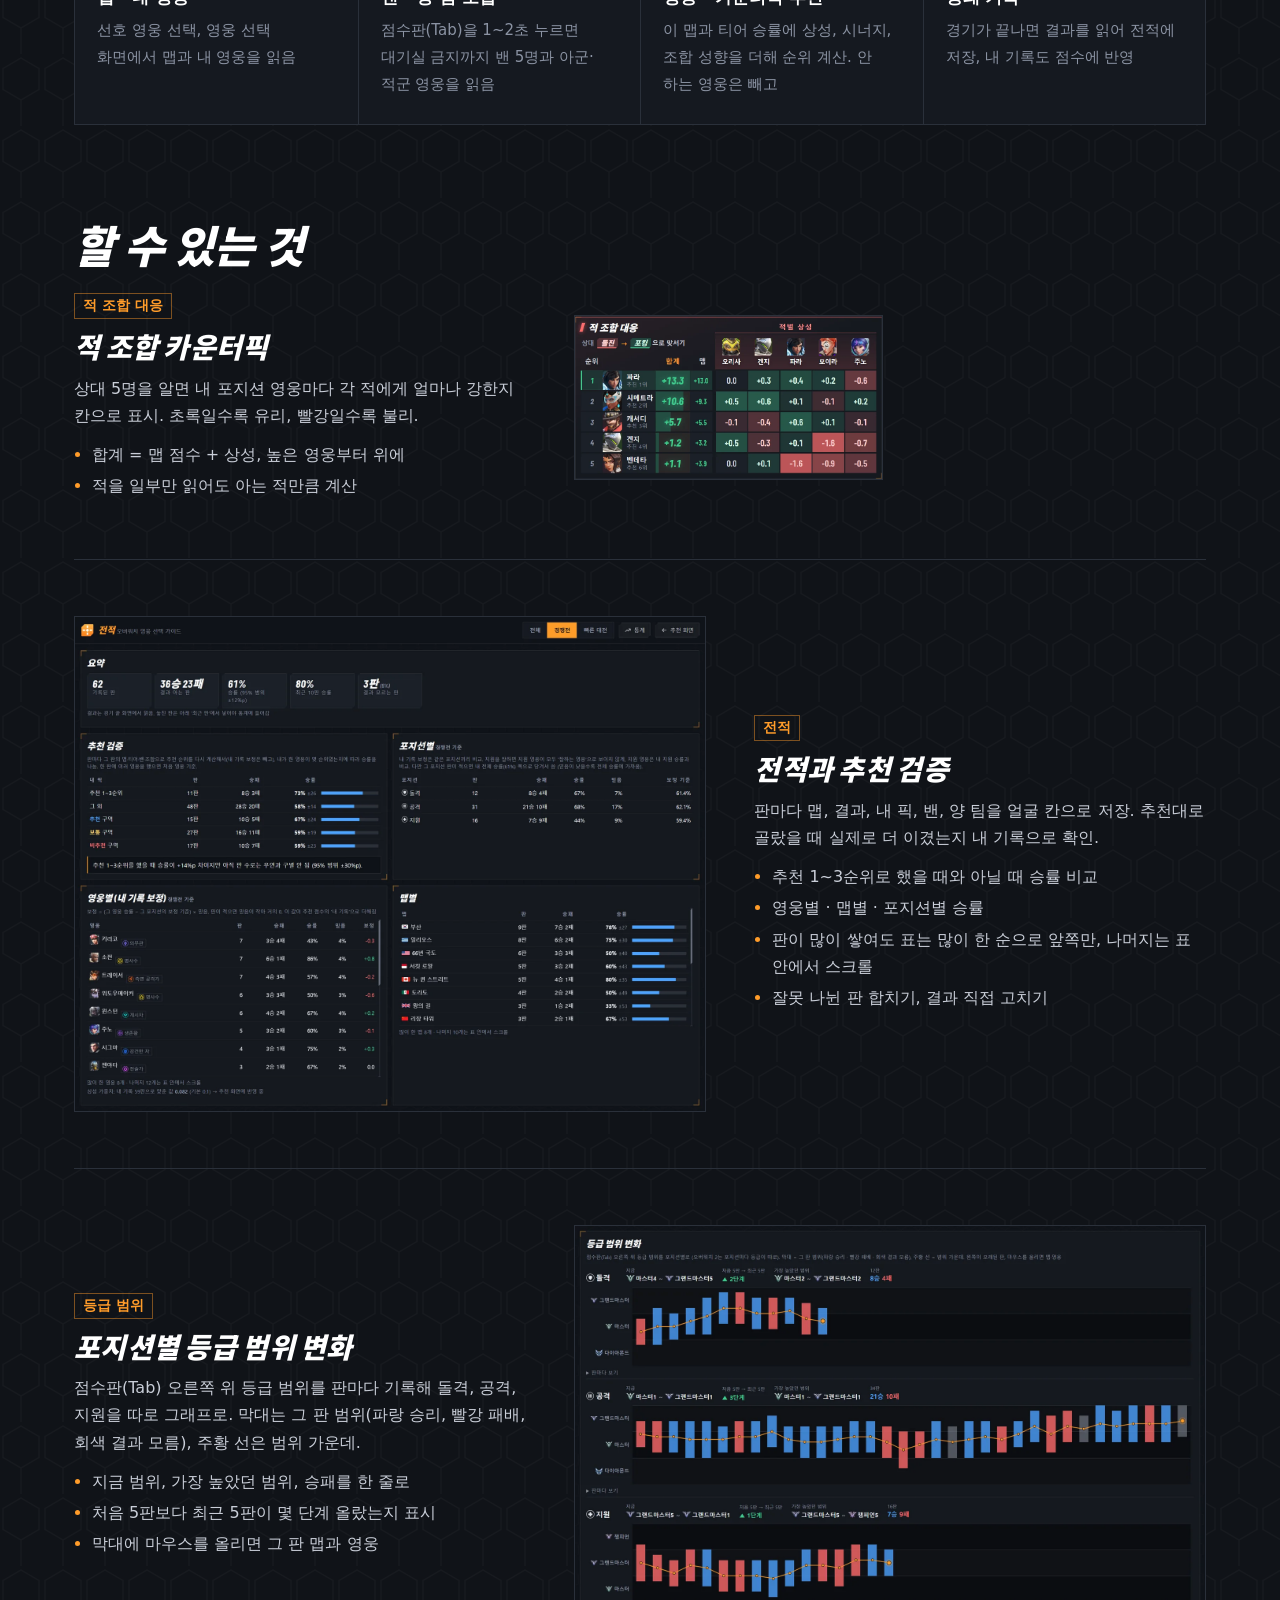
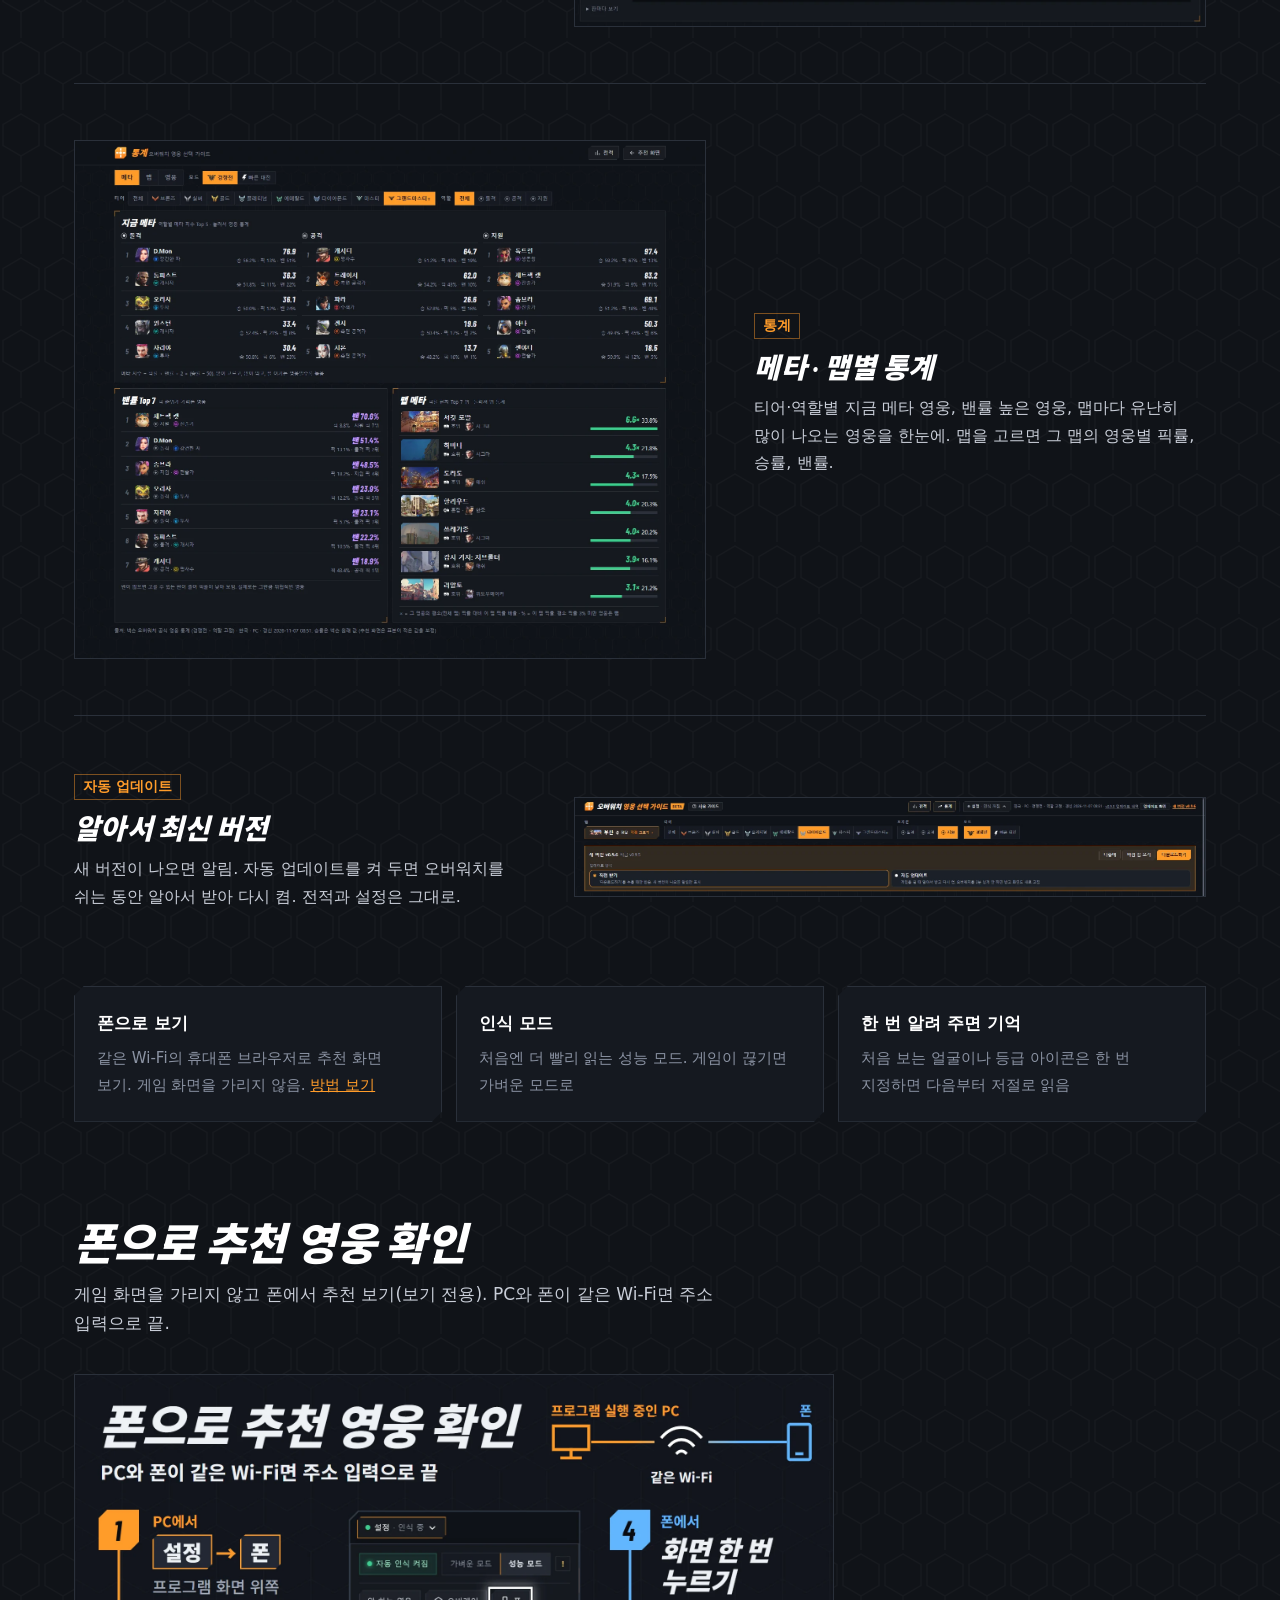
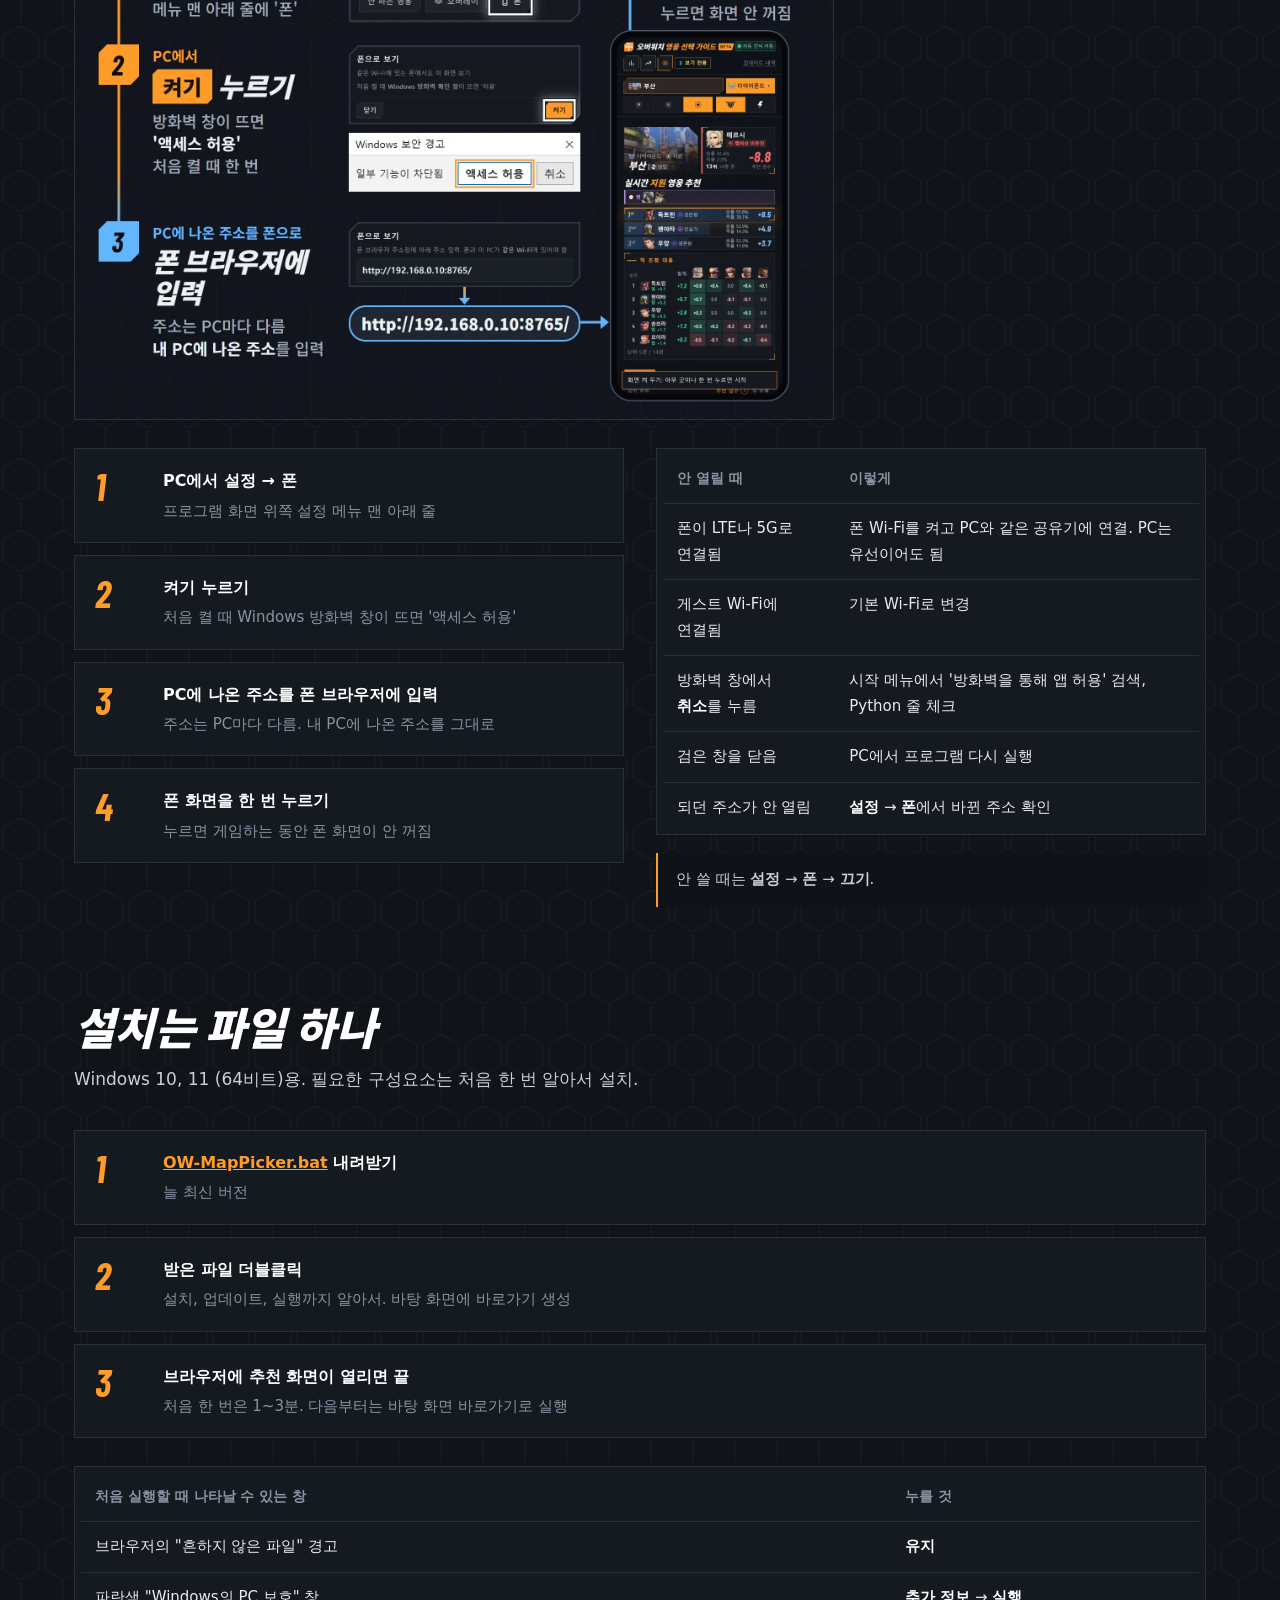
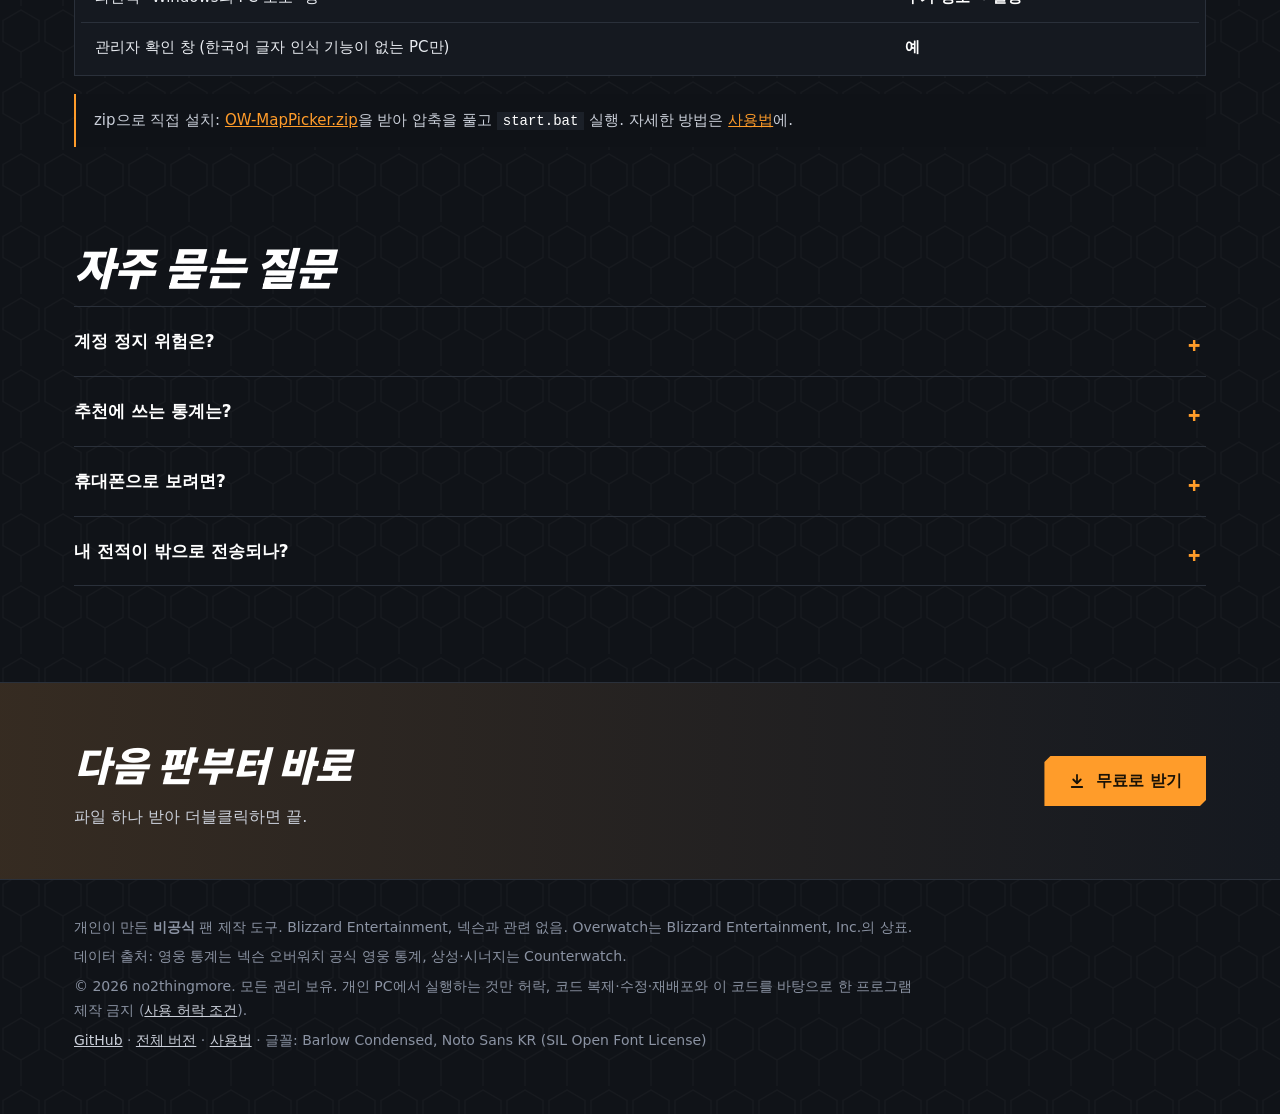
==== commit d456bc53: "README와 소개 사이트를 v0.9.6 화면으로, 업데이트 내역 페이지: v0.9.6 Co-Authored-By: Claude Opus 5.5 <noreply@anthropic." ====
--- a/docs/index.html
+++ b/docs/index.html
@@ -110,7 +110,7 @@
           </ul>
         </div>
         <div class="pics two">
-          <figure class="pic"><img src="site/img/counter.webp" width="871" height="449" alt="적 조합 대응 표: 내 지원 영웅별 합계, 맵 점수, 적 5명과의 상성" loading="lazy"></figure>
+          <figure class="pic"><img src="site/img/counter.webp" width="871" height="462" alt="적 조합 대응 표: 내 지원 영웅별 합계, 맵 점수, 적 5명과의 상성" loading="lazy"></figure>
           
         </div>
       </div>
@@ -159,7 +159,7 @@
           <h3 class="disp">알아서 최신 버전</h3>
           <p>새 버전이 나오면 알림. 자동 업데이트를 켜 두면 오버워치를 쉬는 동안 알아서 받아 다시 켬. 전적과 설정은 그대로.</p>
         </div>
-        <div class="pics"><figure class="pic"><img src="site/img/update.webp" width="1600" height="251" alt="새 버전 알림: 새 버전 v0.9.4, 나중에·바뀐 점 보기·다운로드하기 단추와 업데이트 방식(직접 받기, 자동 업데이트)" loading="lazy"></figure></div>
+        <div class="pics"><figure class="pic"><img src="site/img/update.webp" width="1600" height="249" alt="새 버전 알림: 새 버전 v0.9.6, 나중에·바뀐 점 보기·다운로드하기 단추와 업데이트 방식(직접 받기, 자동 업데이트)" loading="lazy"></figure></div>
       </div>
 
       <div class="minis">
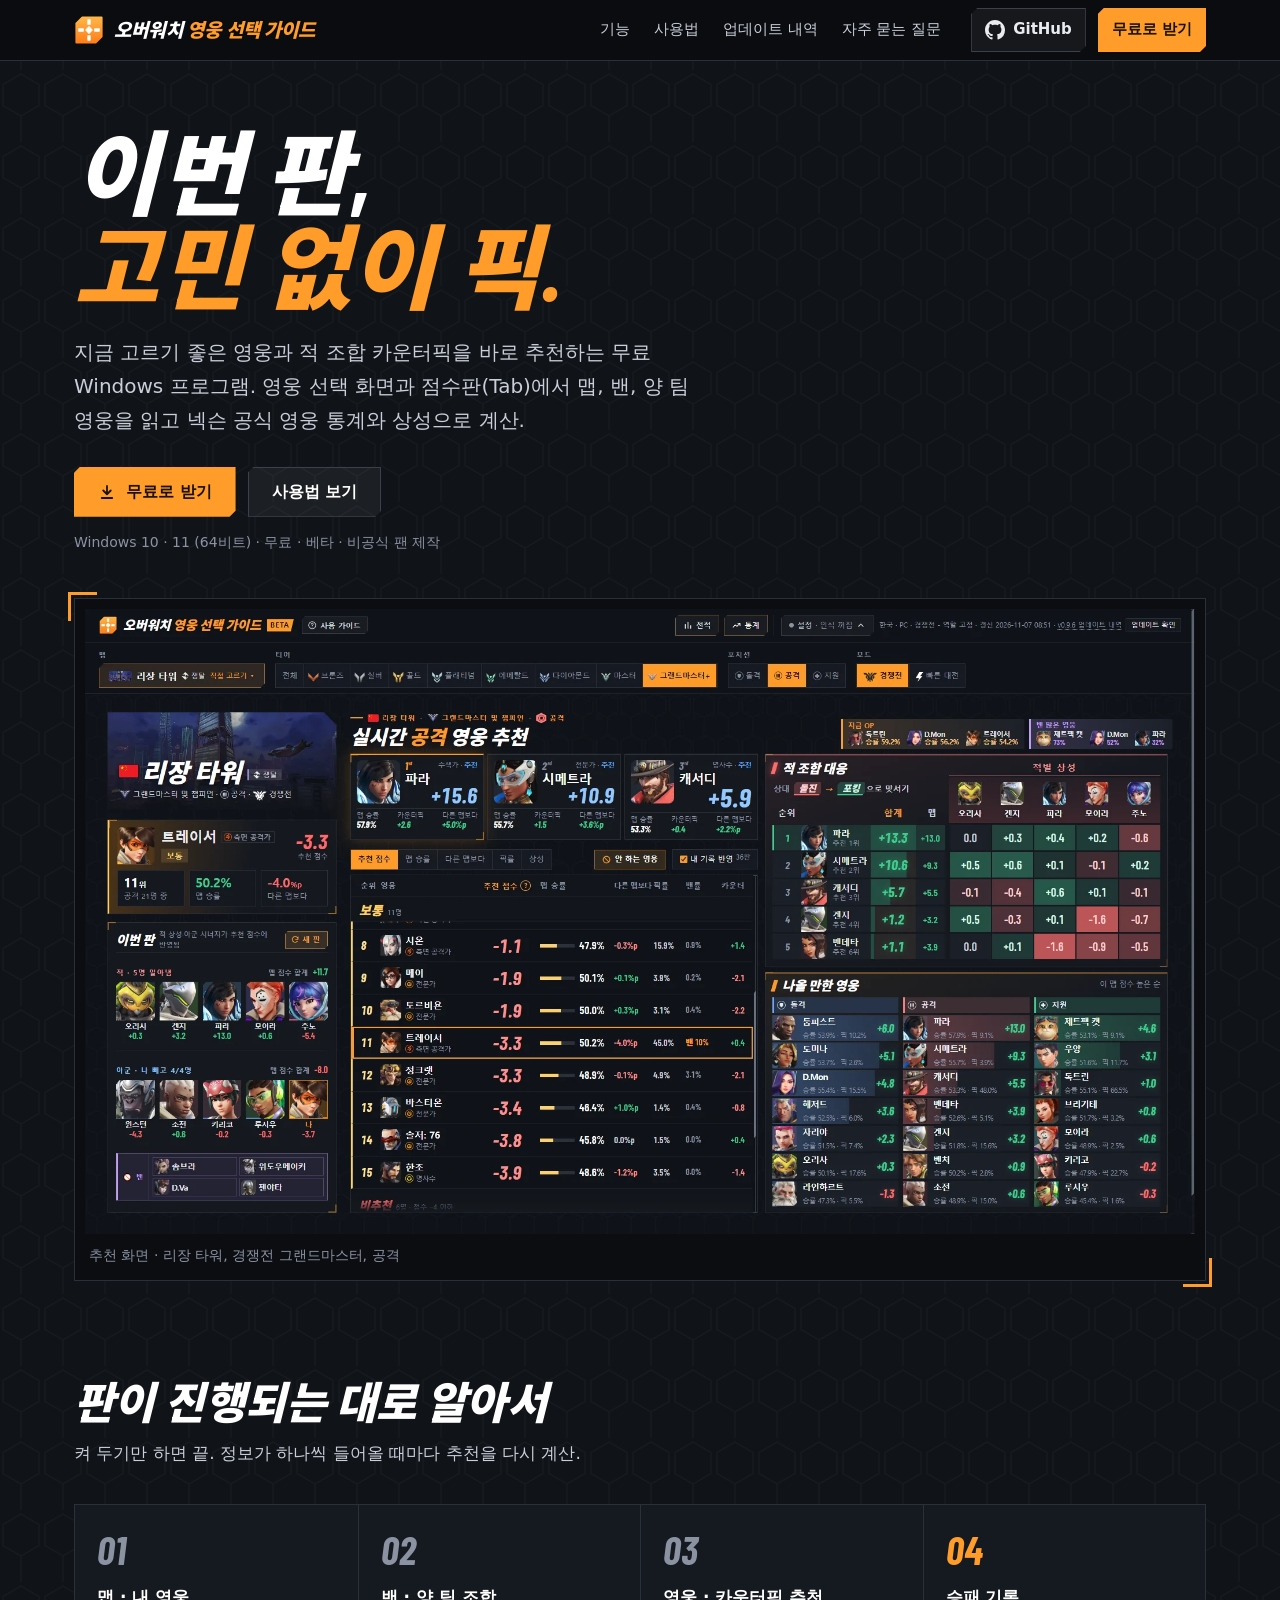
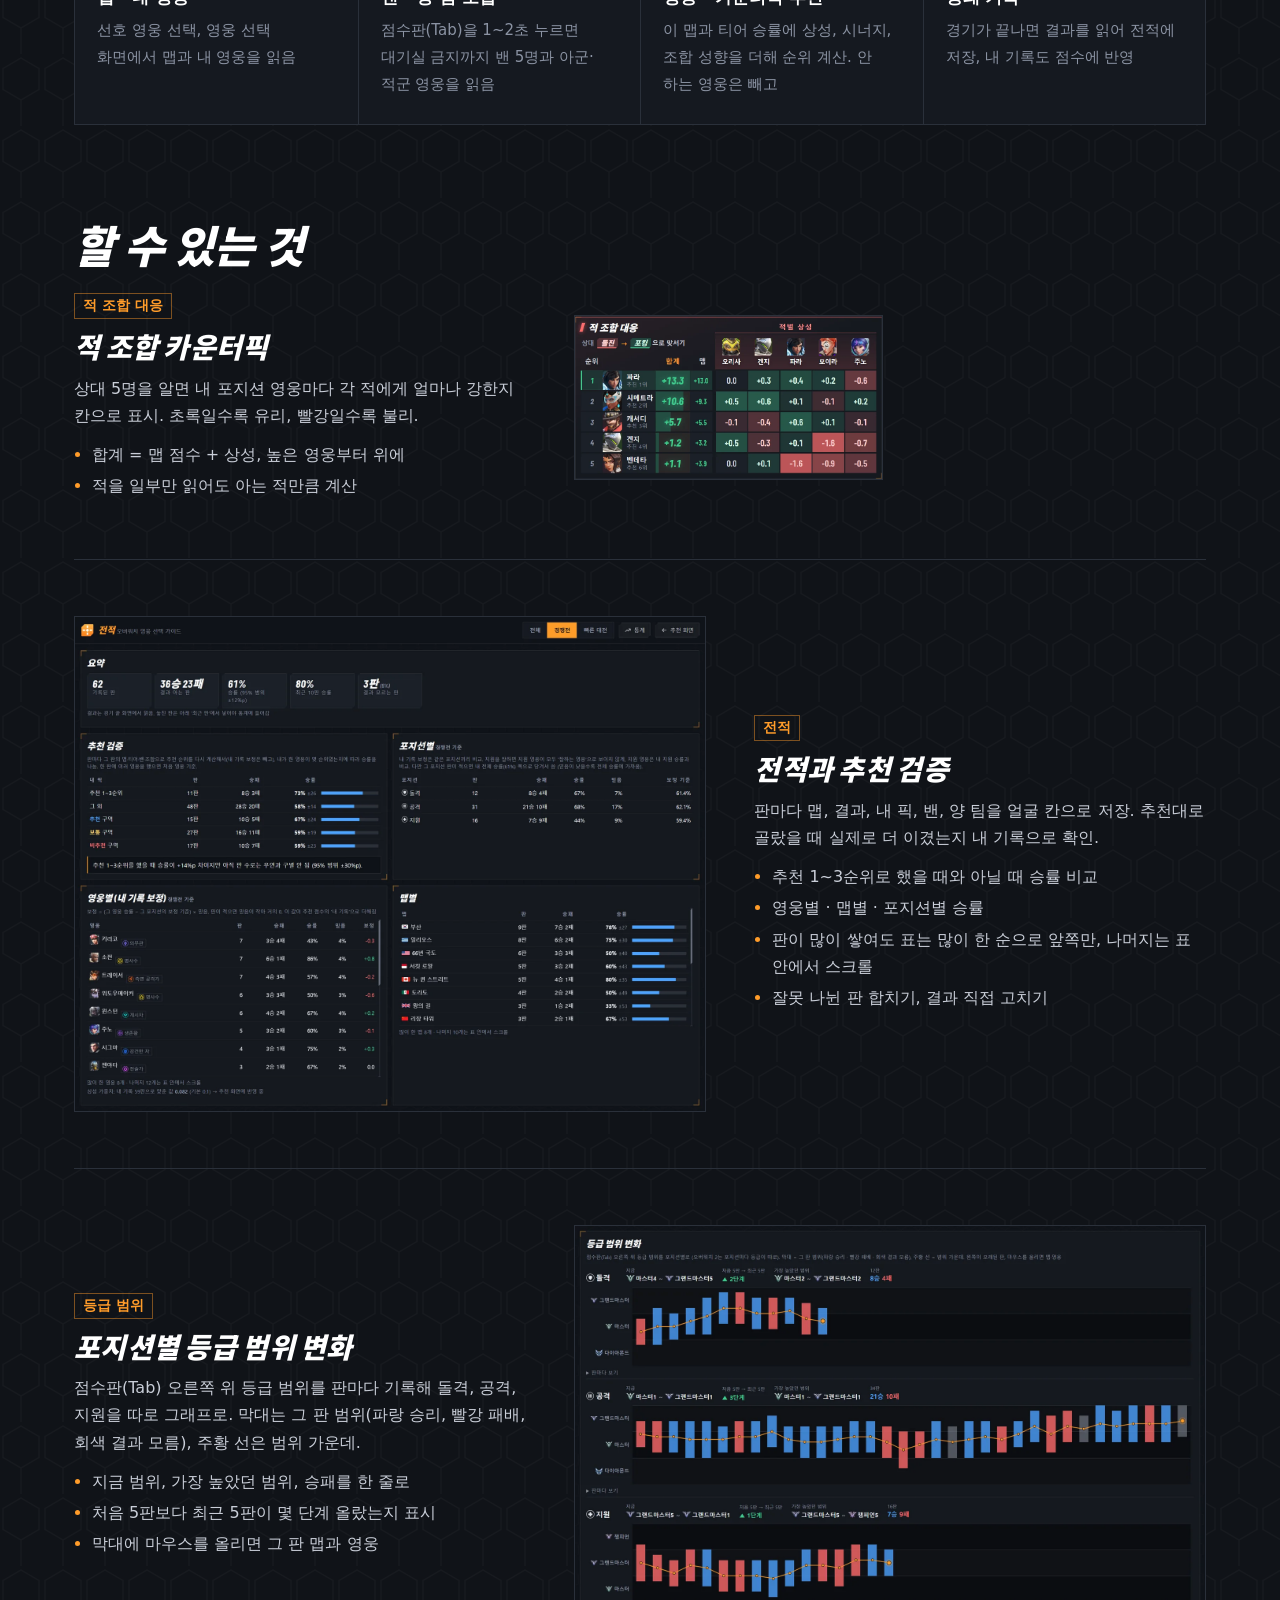
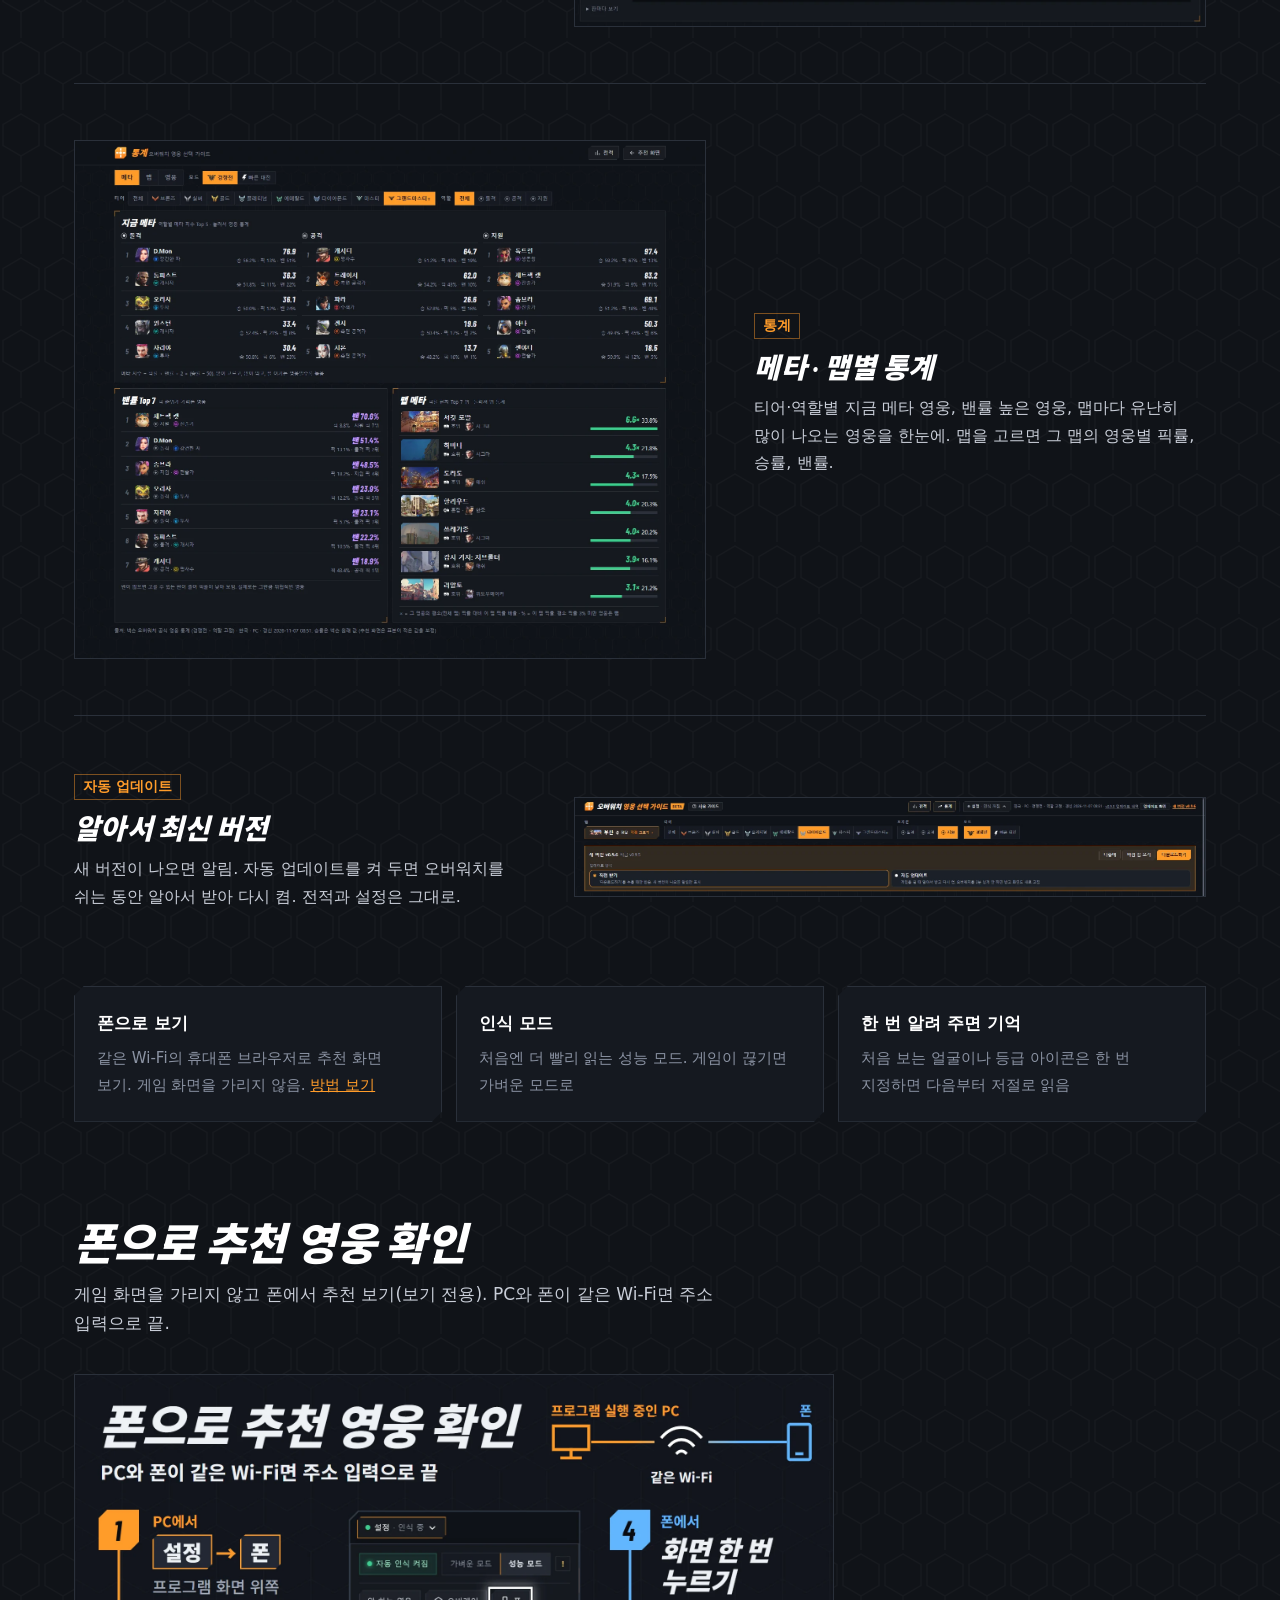
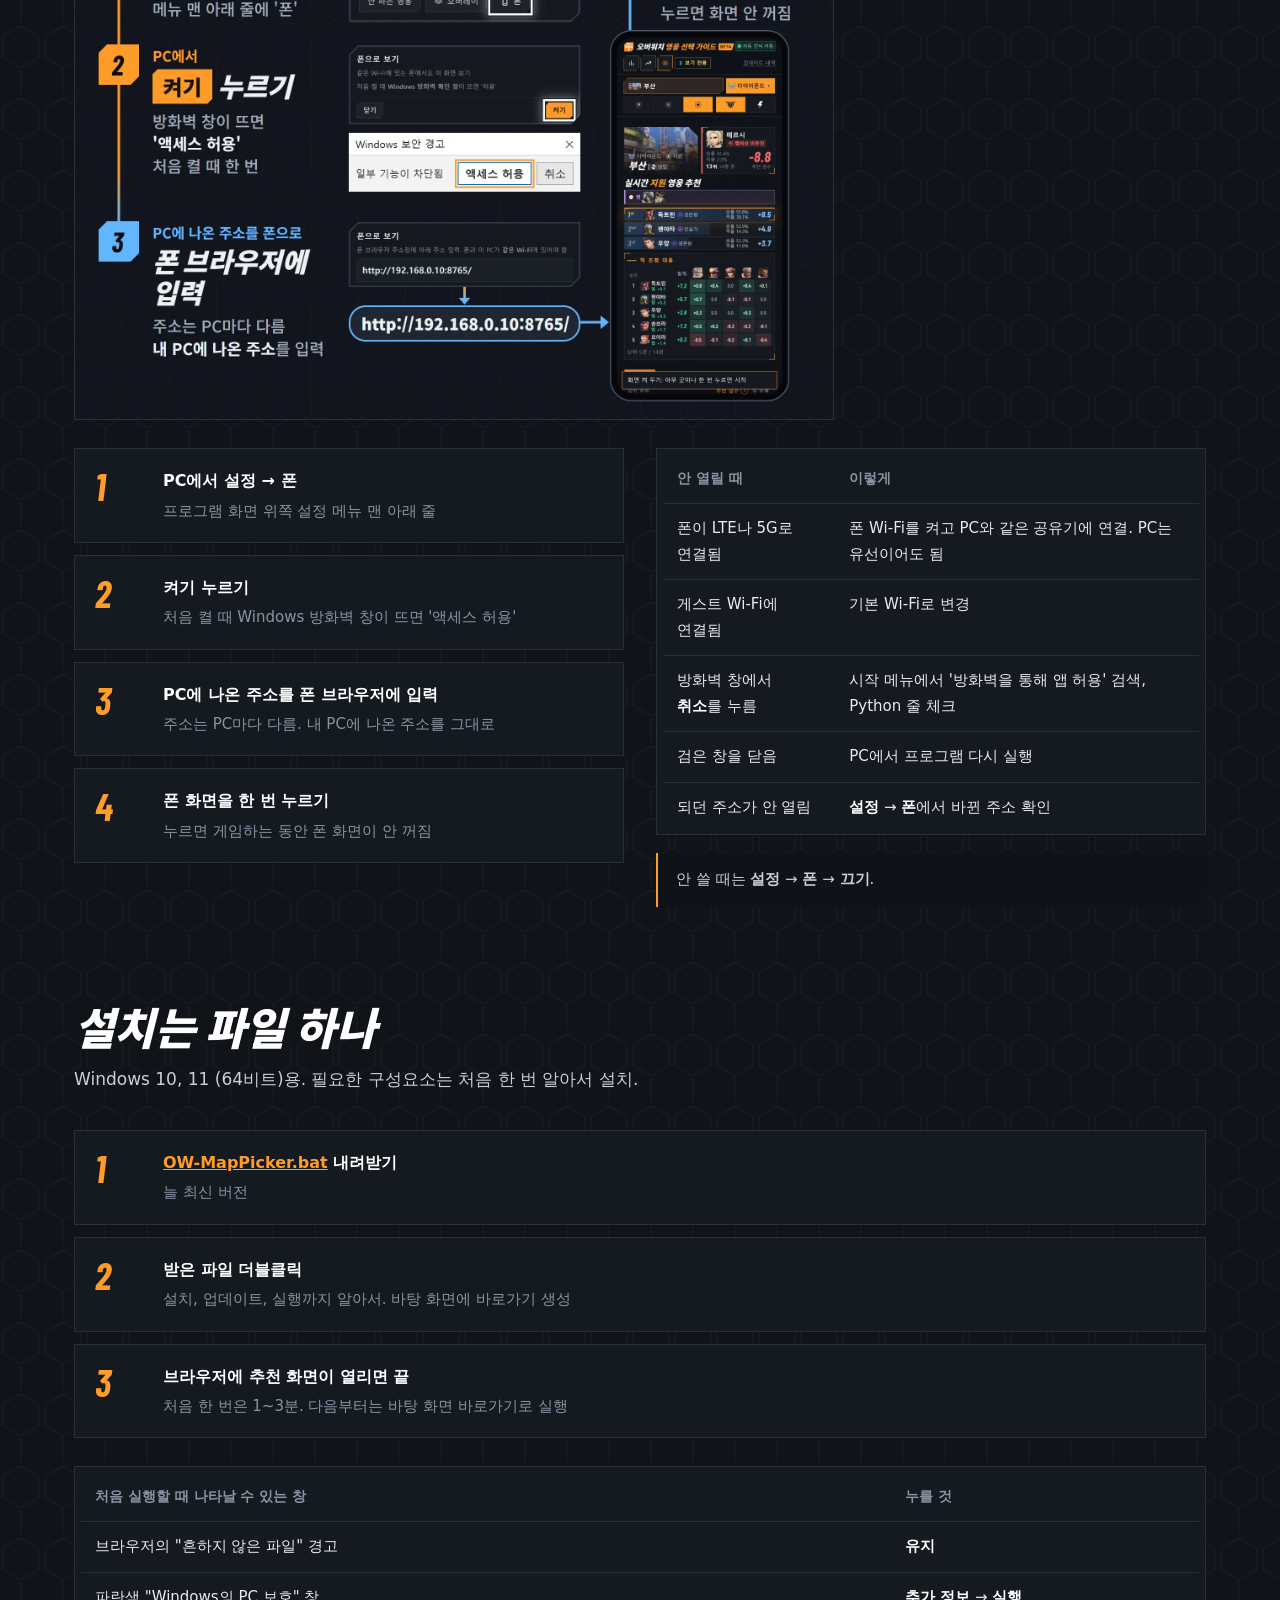
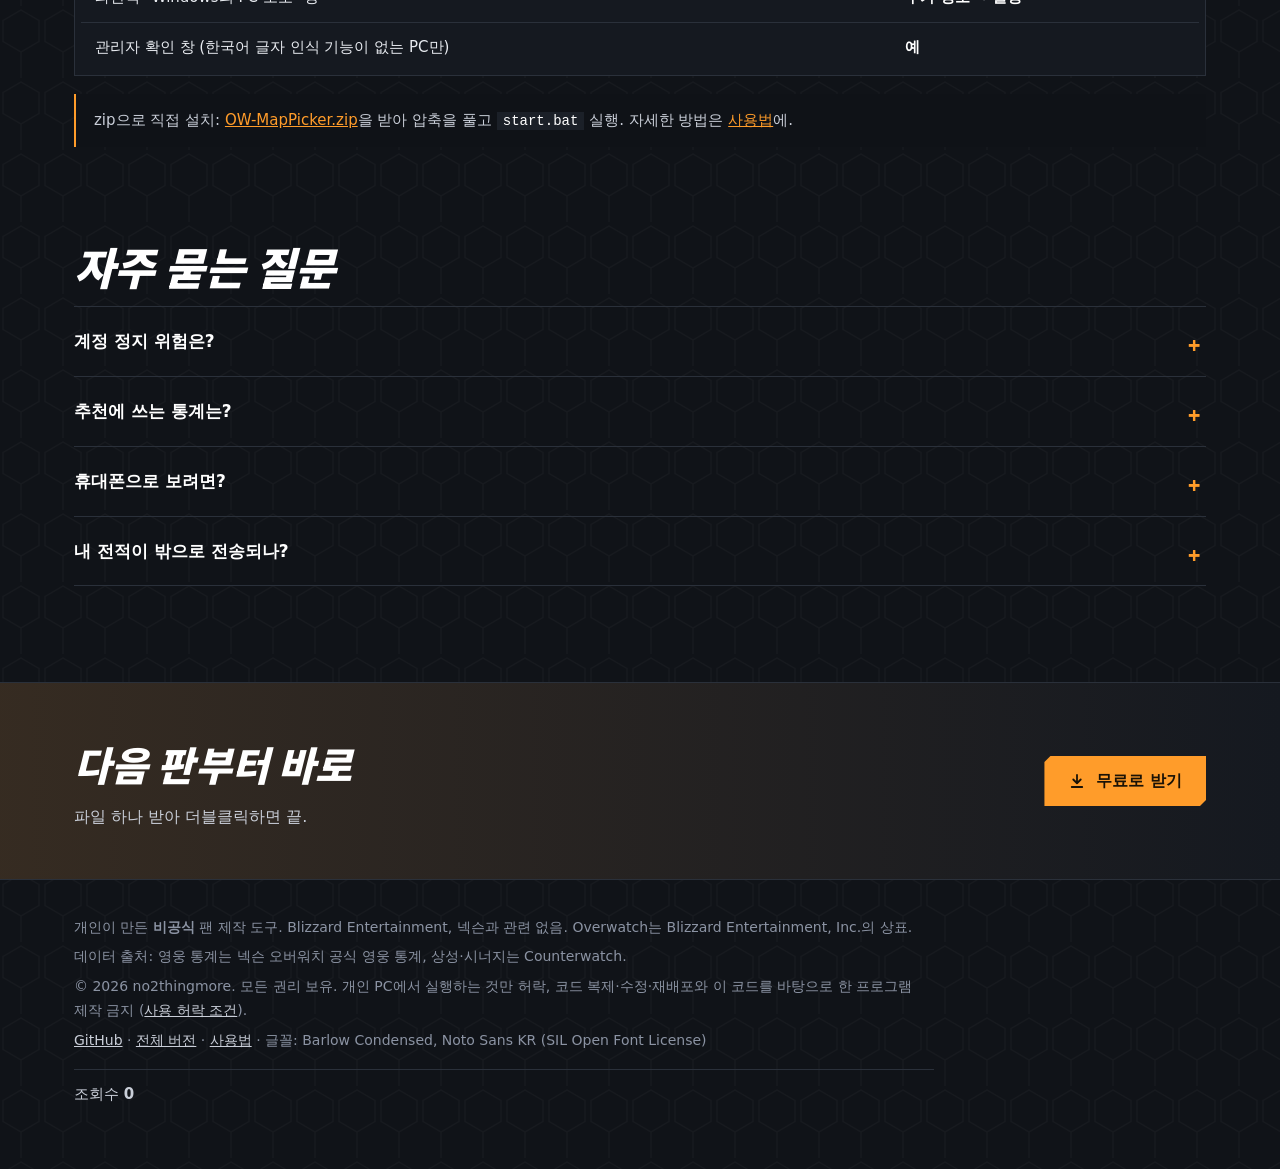
==== commit 628ddc6f: "소개 사이트: 조회수 줄을 항상 보이게, 조금 크게 - 숫자를 못 받아도(광고 차단 등) '조회수' 줄은 늘 표시 - 푸터에 가는 구분선 + 15px로 눈에 더 띄게  Co-Aut" ====
--- a/docs/index.html
+++ b/docs/index.html
@@ -250,7 +250,21 @@
     <p>데이터 출처: 영웅 통계는 넥슨 오버워치 공식 영웅 통계, 상성·시너지는 Counterwatch.</p>
     <p>© 2026 no2thingmore. 모든 권리 보유. 개인 PC에서 실행하는 것만 허락, 코드 복제·수정·재배포와 이 코드를 바탕으로 한 프로그램 제작 금지 (<a href="https://github.com/no2thingmore/ow-map-picker-release/blob/main/LICENSE">사용 허락 조건</a>).</p>
     <p><a href="https://github.com/no2thingmore/ow-map-picker-release">GitHub</a> · <a href="https://github.com/no2thingmore/ow-map-picker-release/releases">전체 버전</a> · <a href="guide.html">사용법</a> · 글꼴: Barlow Condensed, Noto Sans KR (SIL Open Font License)</p>
+    <p class="hits">조회수 <b id="hits">0</b></p>
   </div>
 </footer>
+<script data-goatcounter="https://no2thingmore.goatcounter.com/count" async src="//gc.zgo.at/count.js"></script>
+<script>
+(() => {
+  var el = document.getElementById("hits");
+  if (!el) return;
+  fetch("https://no2thingmore.goatcounter.com/counter/TOTAL.json").then(function (r) { return r.ok ? r.json() : Promise.reject(); })
+    .then(function (d) {
+      var n = parseInt(String(d.count).replace(/[^0-9]/g, ""), 10);
+      if (!isFinite(n)) return;
+      el.textContent = n.toLocaleString("ko-KR");
+    }).catch(function () {});
+})();
+</script>
 </body>
 </html>
--- a/docs/site/site.css
+++ b/docs/site/site.css
@@ -140,6 +140,8 @@
 .foot { padding: 36px 0 56px; color: var(--muted); font-size: 14px; line-height: 1.7; }
 .foot p { margin: 0 0 6px; max-width: 860px; }
 .foot a { color: var(--text-2); }
+.foot .hits { margin-top: 16px; padding-top: 12px; border-top: 1px solid var(--line); color: var(--text-2); font-size: 15px; font-variant-numeric: tabular-nums; }
+.foot .hits b { color: var(--text-2); font-weight: 700; }
 
 /* 사용법 페이지 */
 .doc { padding: 56px 0 0; }
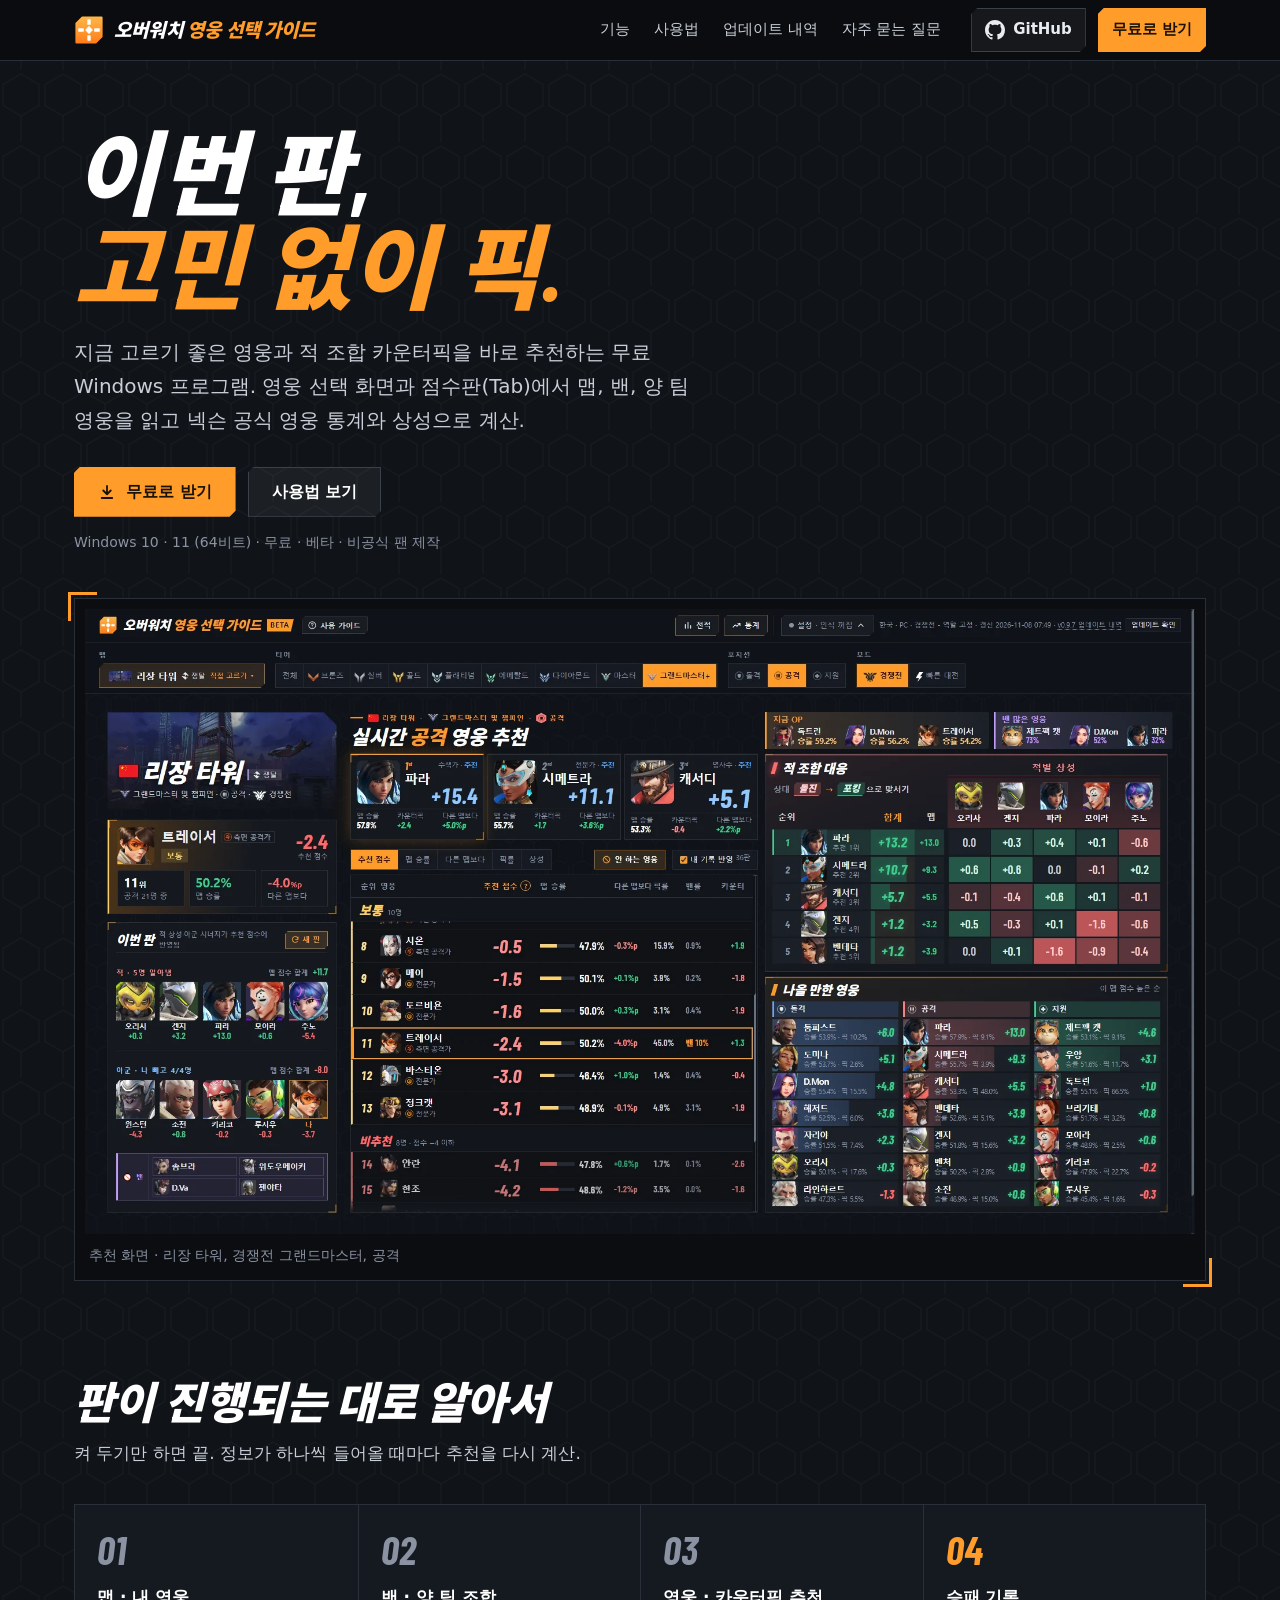
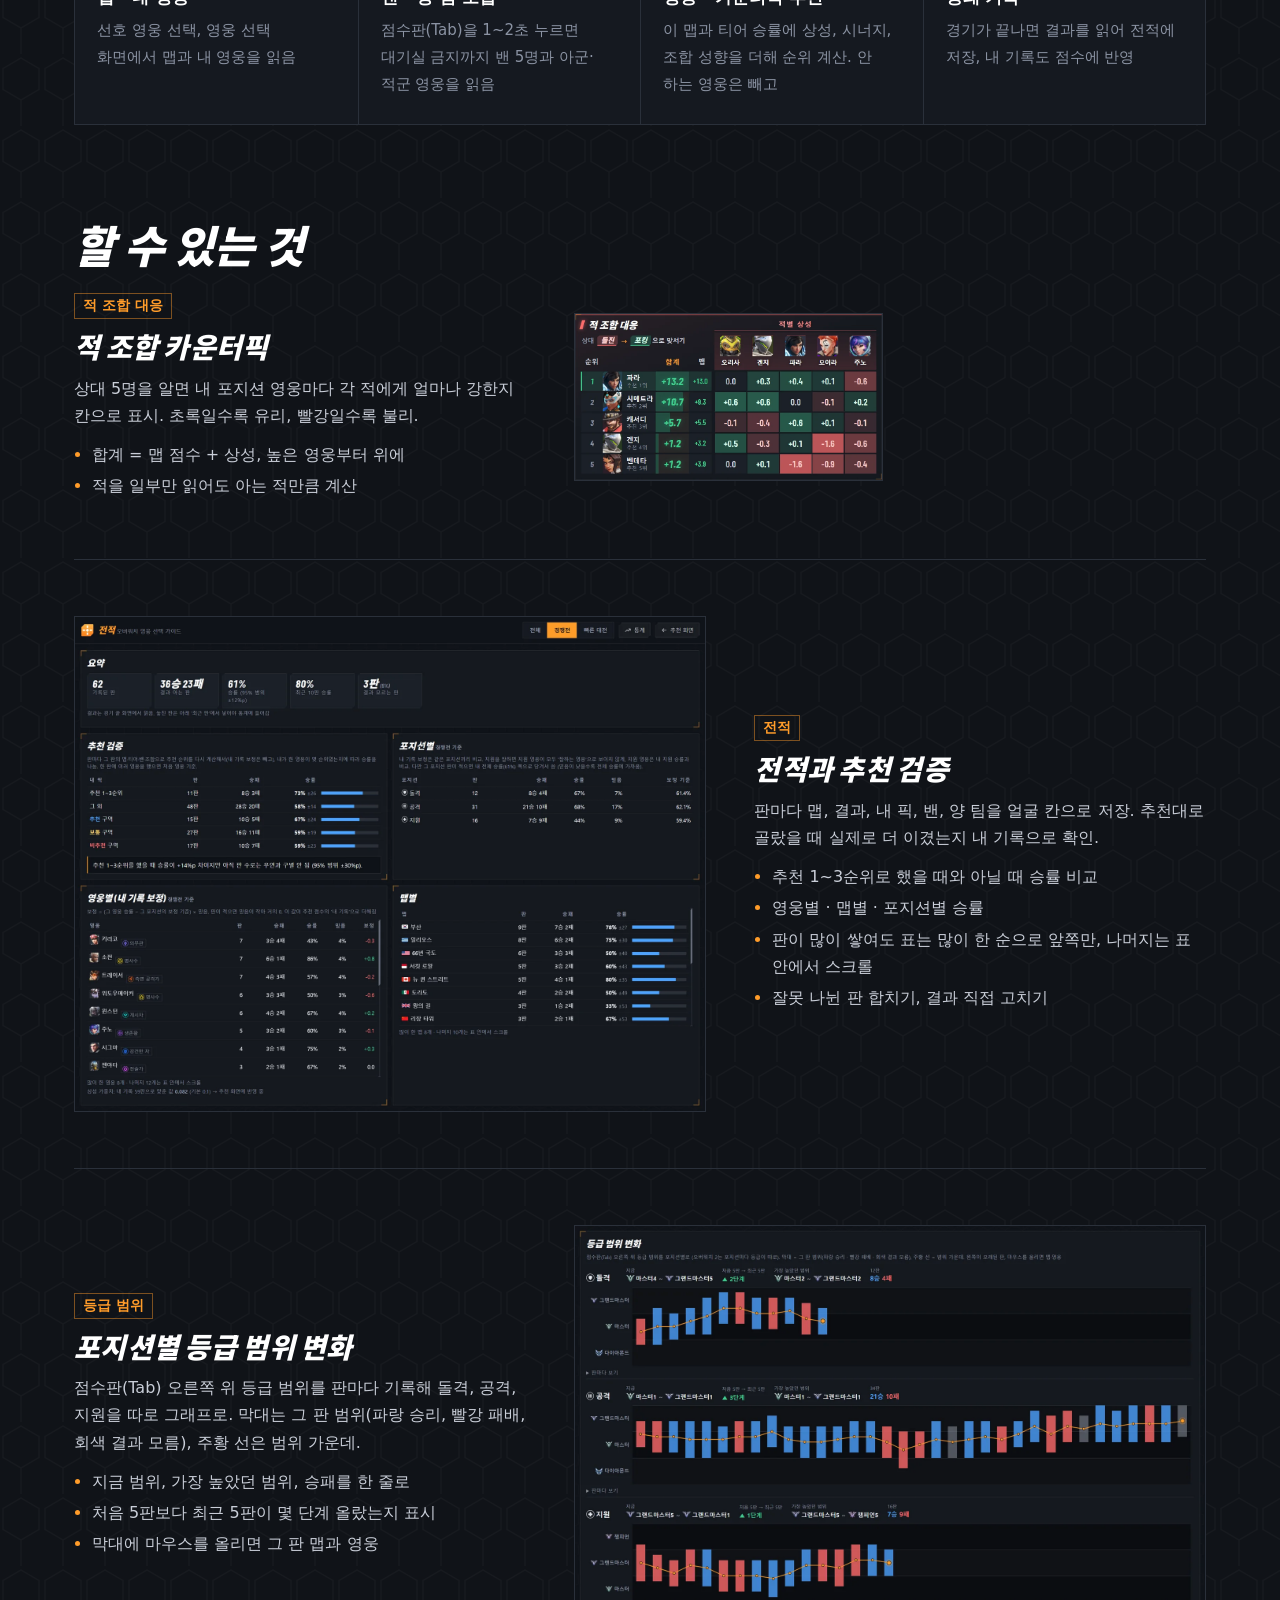
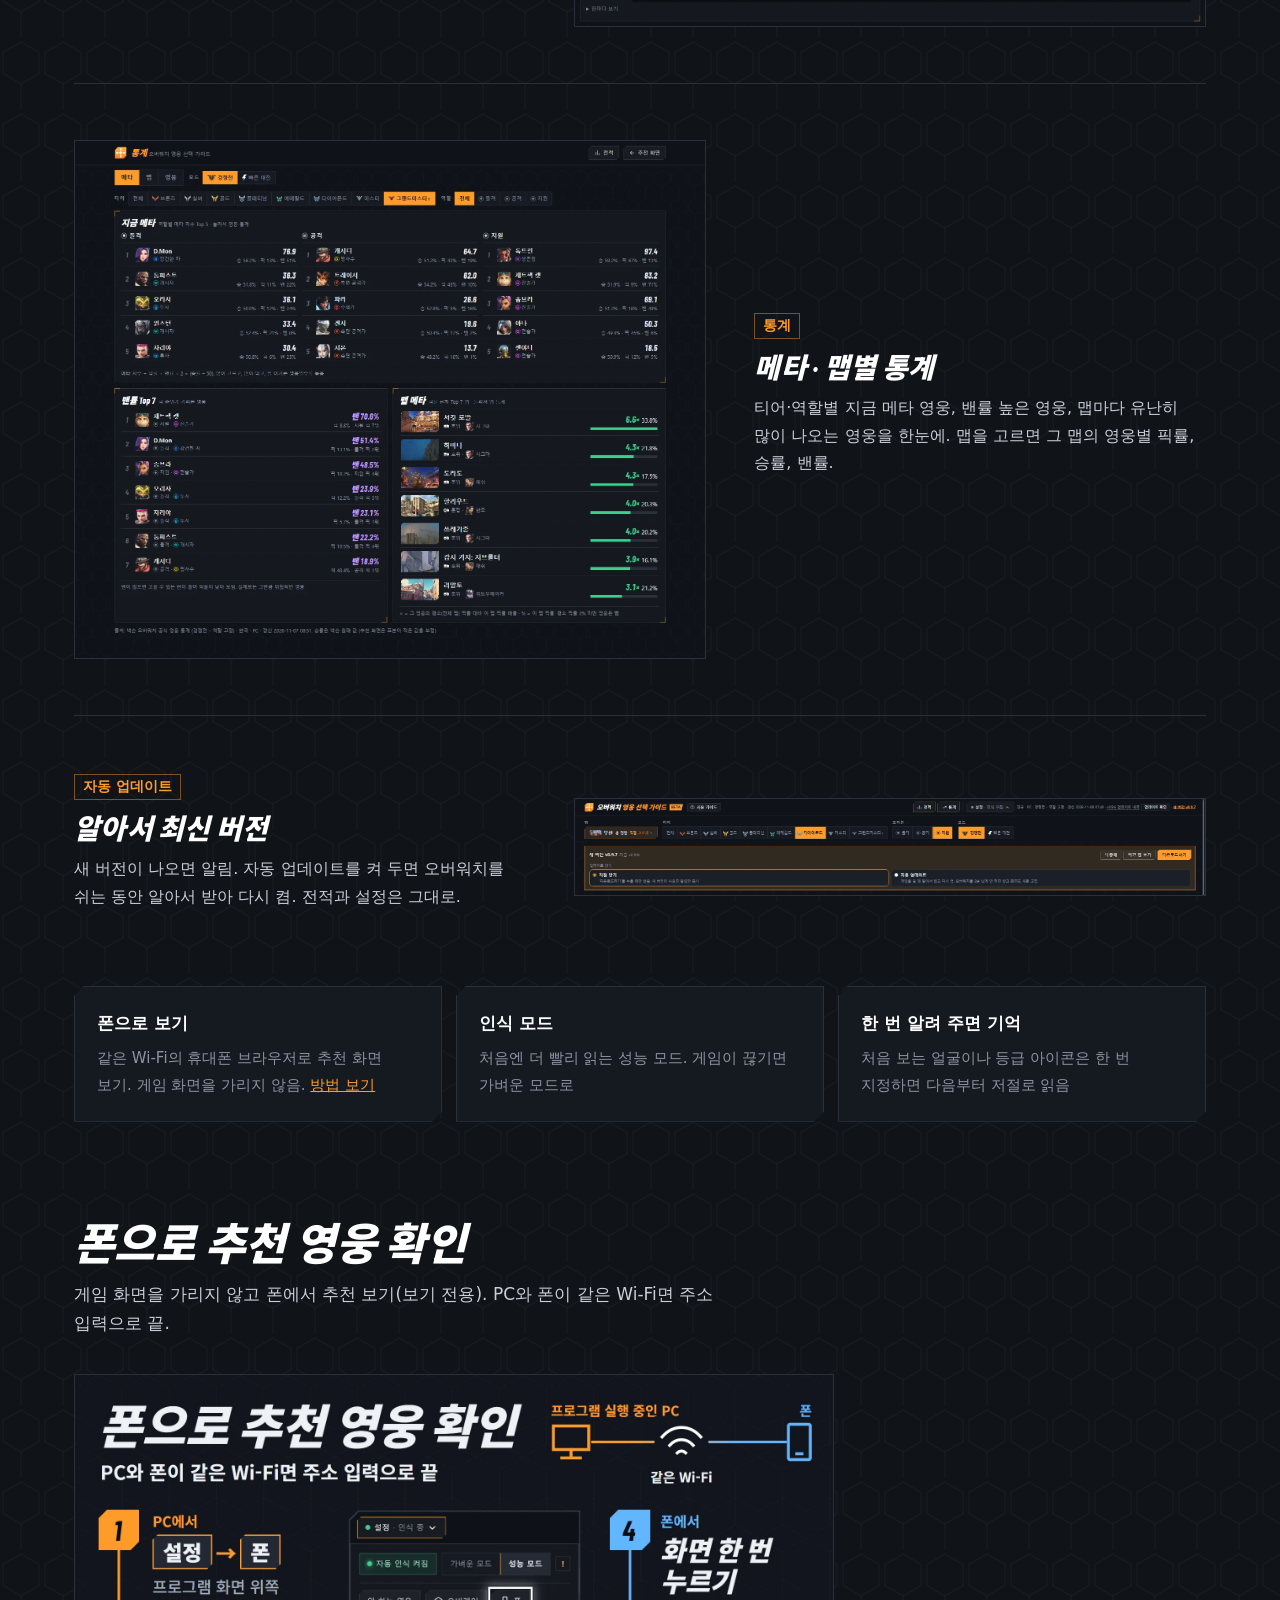
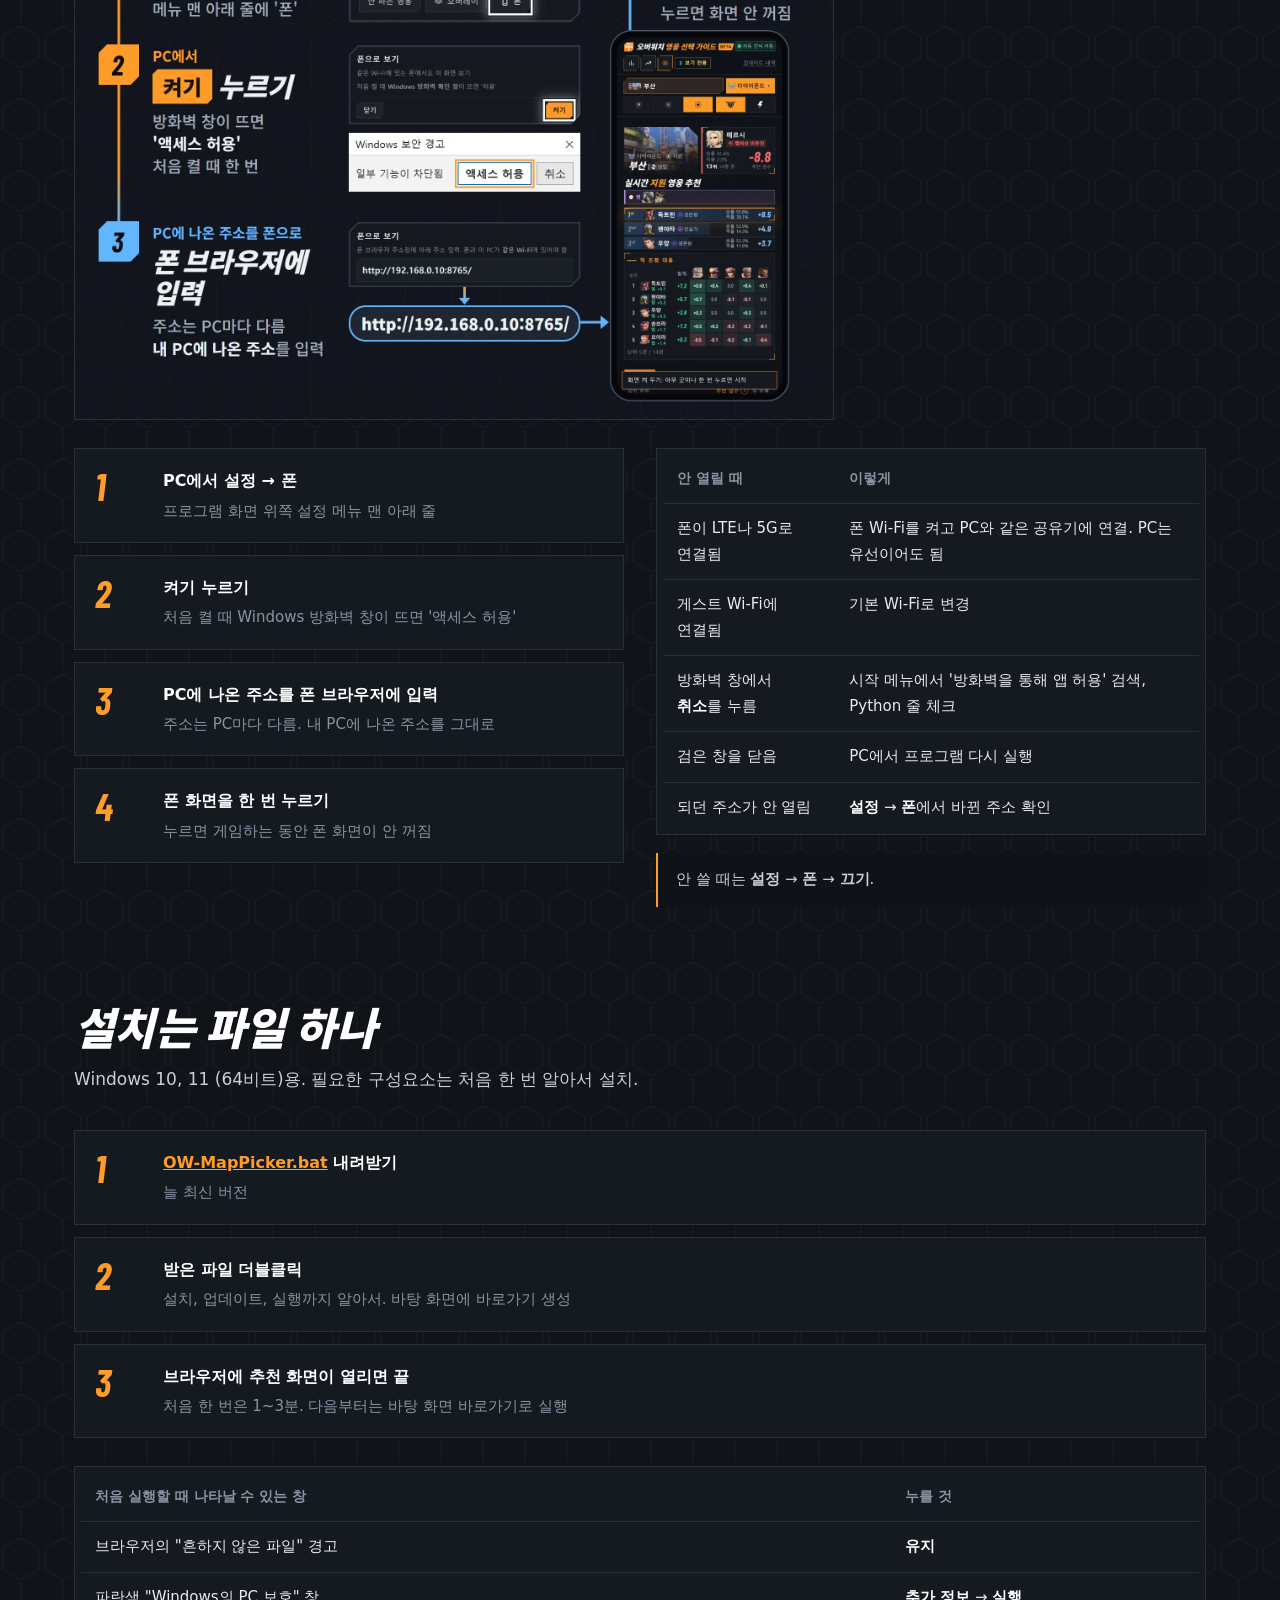
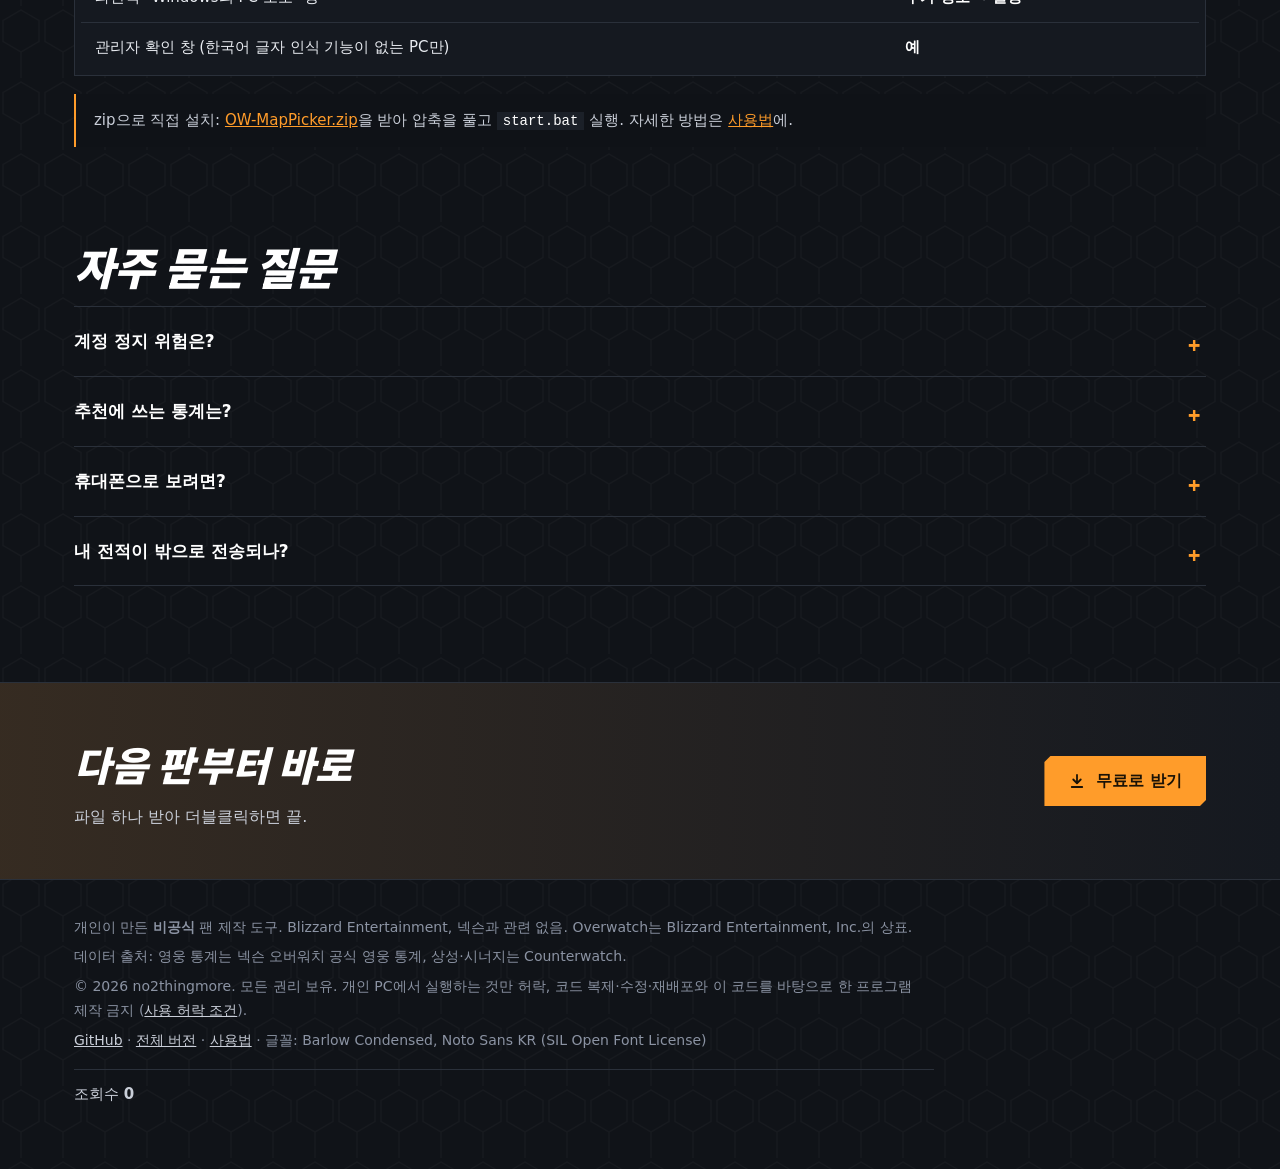
==== commit d29ae3f7: "README와 소개 사이트를 v0.9.7 화면으로 (main, match.gif, main·counter·update.webp, update-banner) hero.svg·slid" ====
--- a/docs/index.html
+++ b/docs/index.html
@@ -110,7 +110,7 @@
           </ul>
         </div>
         <div class="pics two">
-          <figure class="pic"><img src="site/img/counter.webp" width="871" height="462" alt="적 조합 대응 표: 내 지원 영웅별 합계, 맵 점수, 적 5명과의 상성" loading="lazy"></figure>
+          <figure class="pic"><img src="site/img/counter.webp" width="871" height="471" alt="적 조합 대응 표: 내 지원 영웅별 합계, 맵 점수, 적 5명과의 상성" loading="lazy"></figure>
           
         </div>
       </div>
@@ -159,7 +159,7 @@
           <h3 class="disp">알아서 최신 버전</h3>
           <p>새 버전이 나오면 알림. 자동 업데이트를 켜 두면 오버워치를 쉬는 동안 알아서 받아 다시 켬. 전적과 설정은 그대로.</p>
         </div>
-        <div class="pics"><figure class="pic"><img src="site/img/update.webp" width="1600" height="249" alt="새 버전 알림: 새 버전 v0.9.6, 나중에·바뀐 점 보기·다운로드하기 단추와 업데이트 방식(직접 받기, 자동 업데이트)" loading="lazy"></figure></div>
+        <div class="pics"><figure class="pic"><img src="site/img/update.webp" width="1600" height="245" alt="새 버전 알림: 새 버전 v0.9.7, 나중에·바뀐 점 보기·다운로드하기 단추와 업데이트 방식(직접 받기, 자동 업데이트)" loading="lazy"></figure></div>
       </div>
 
       <div class="minis">
